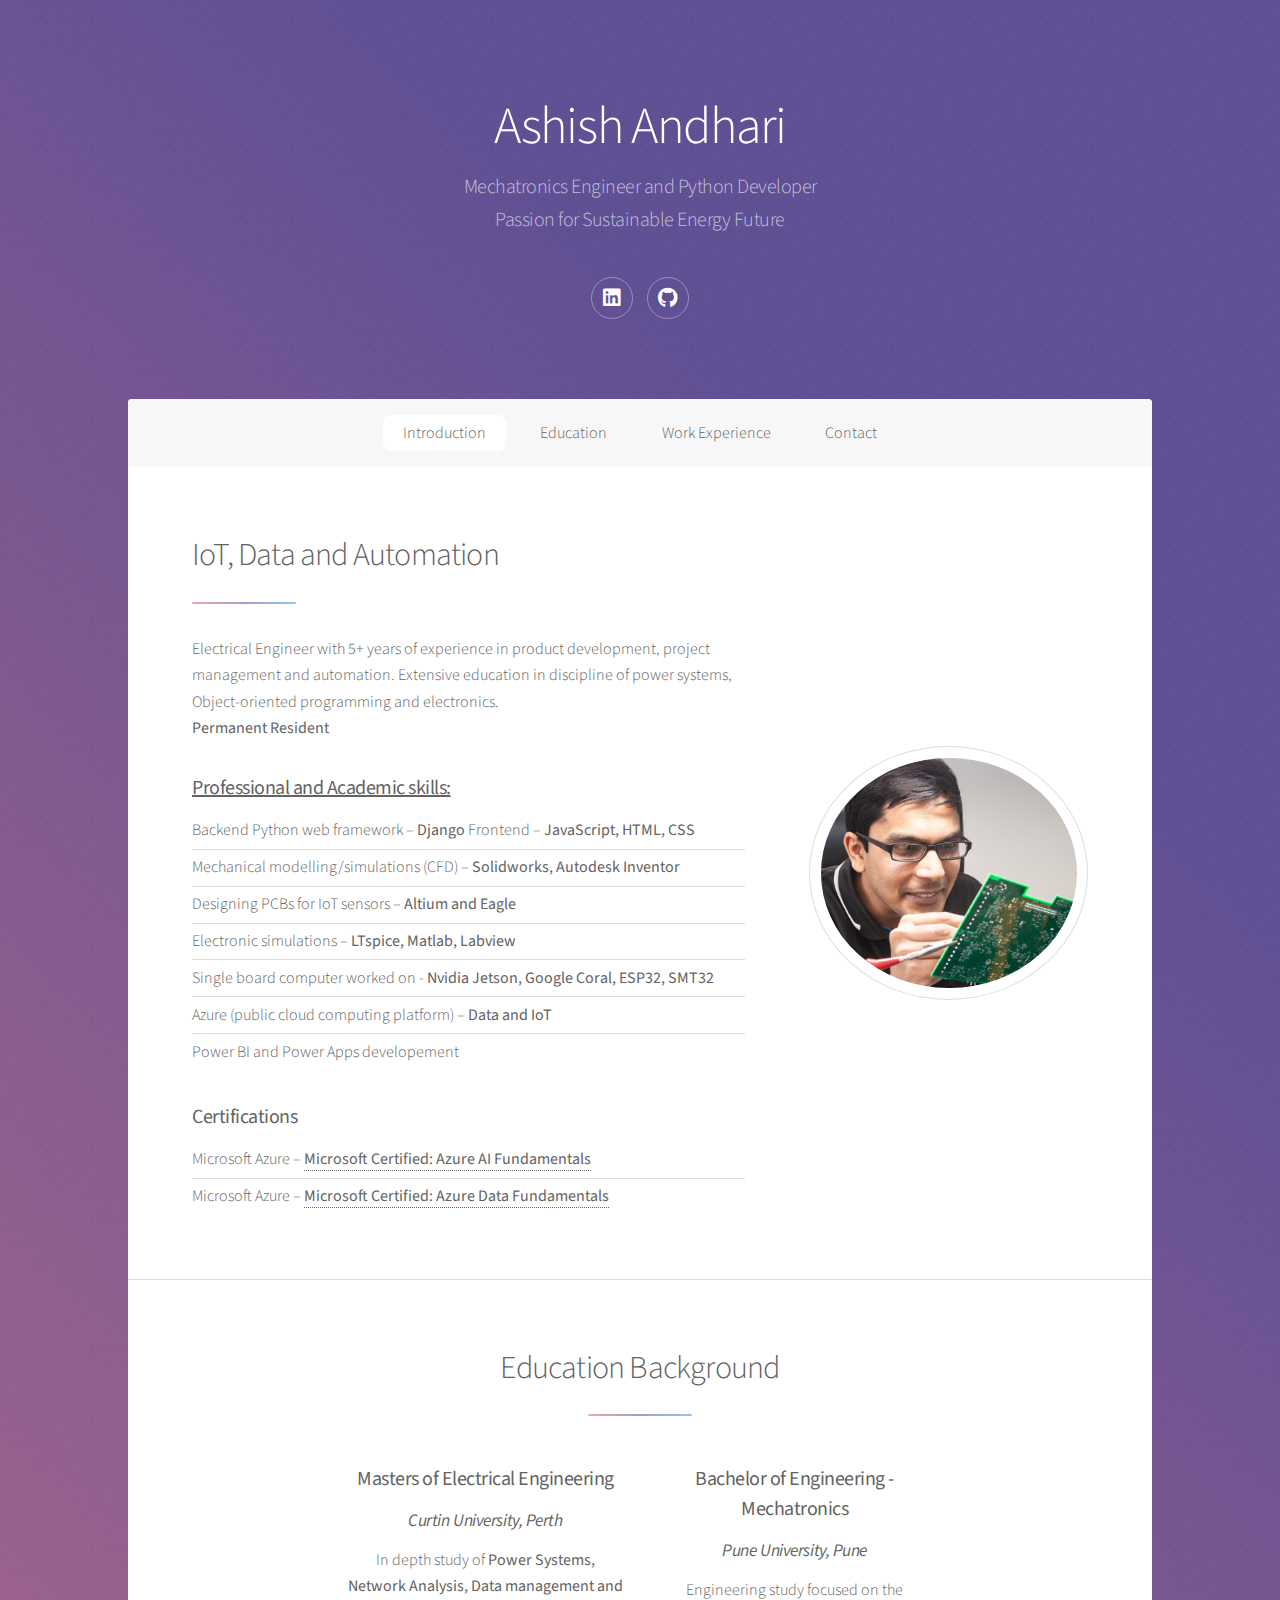
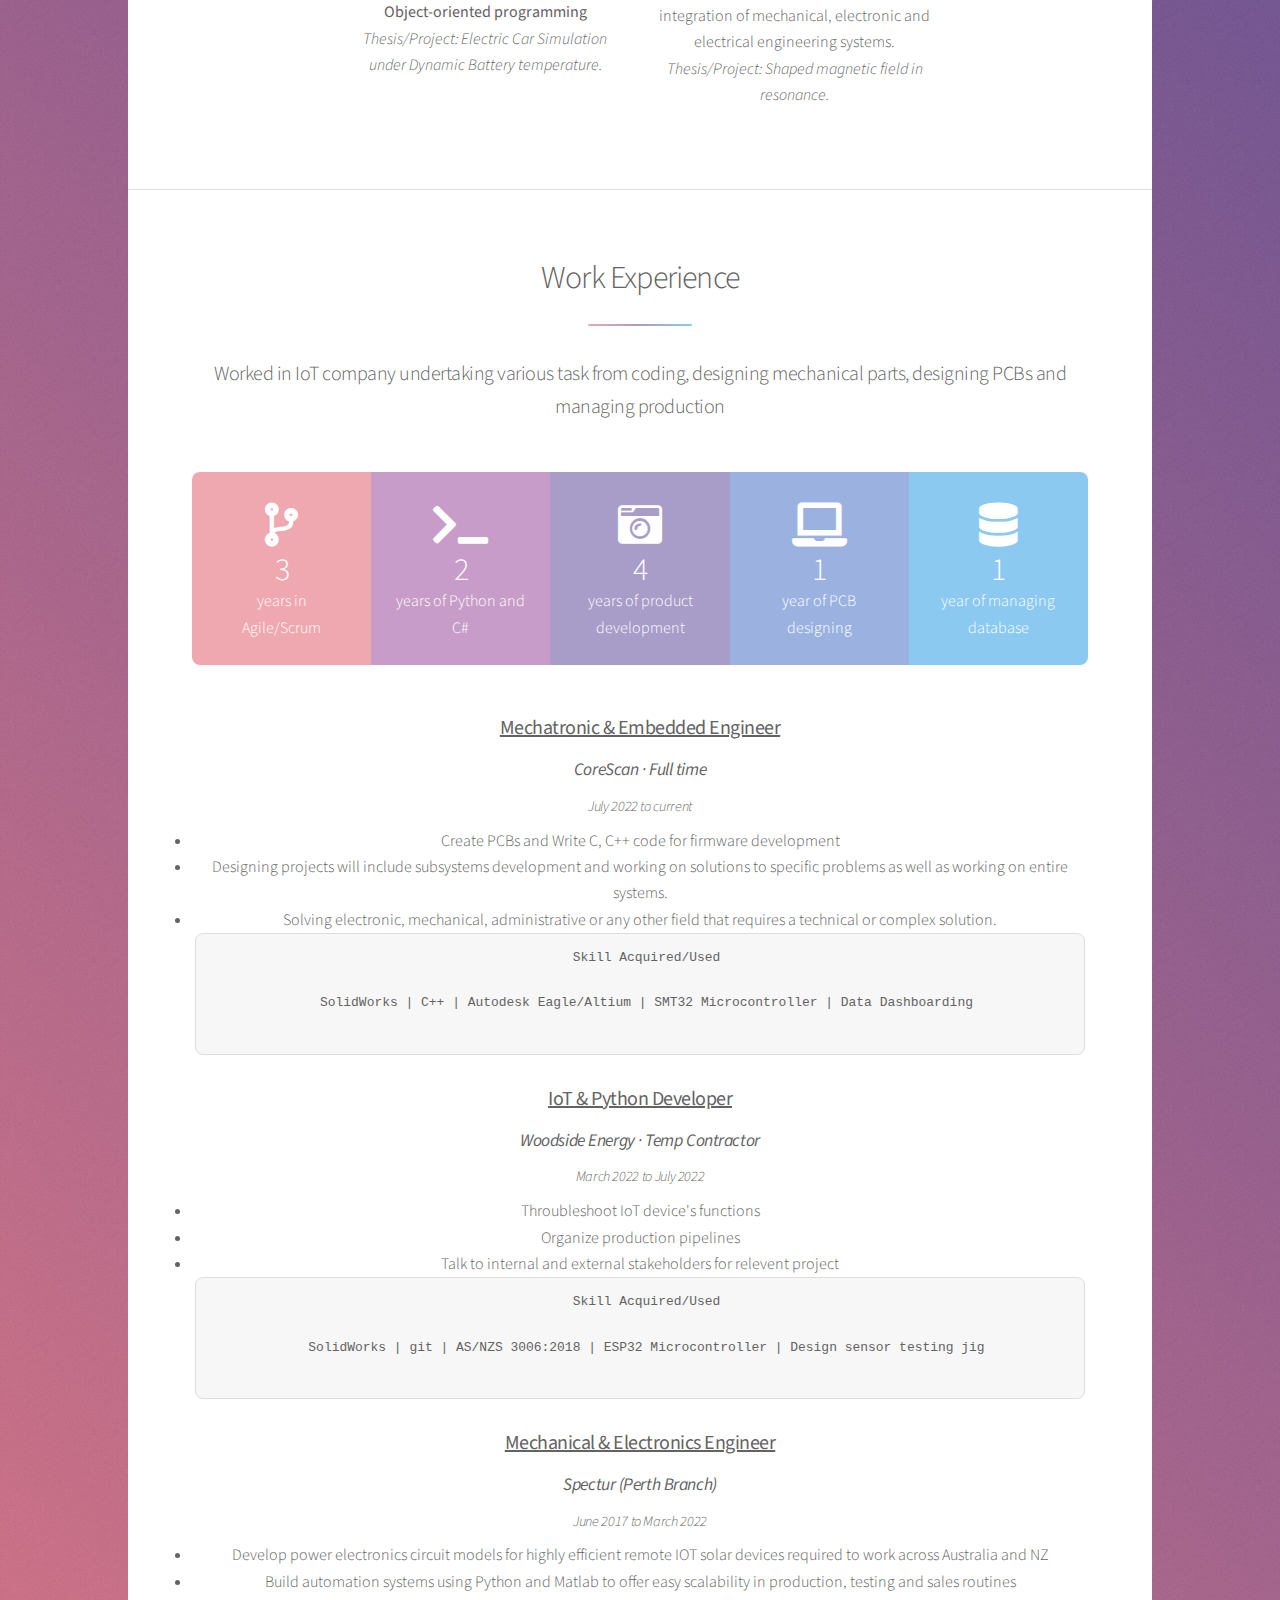
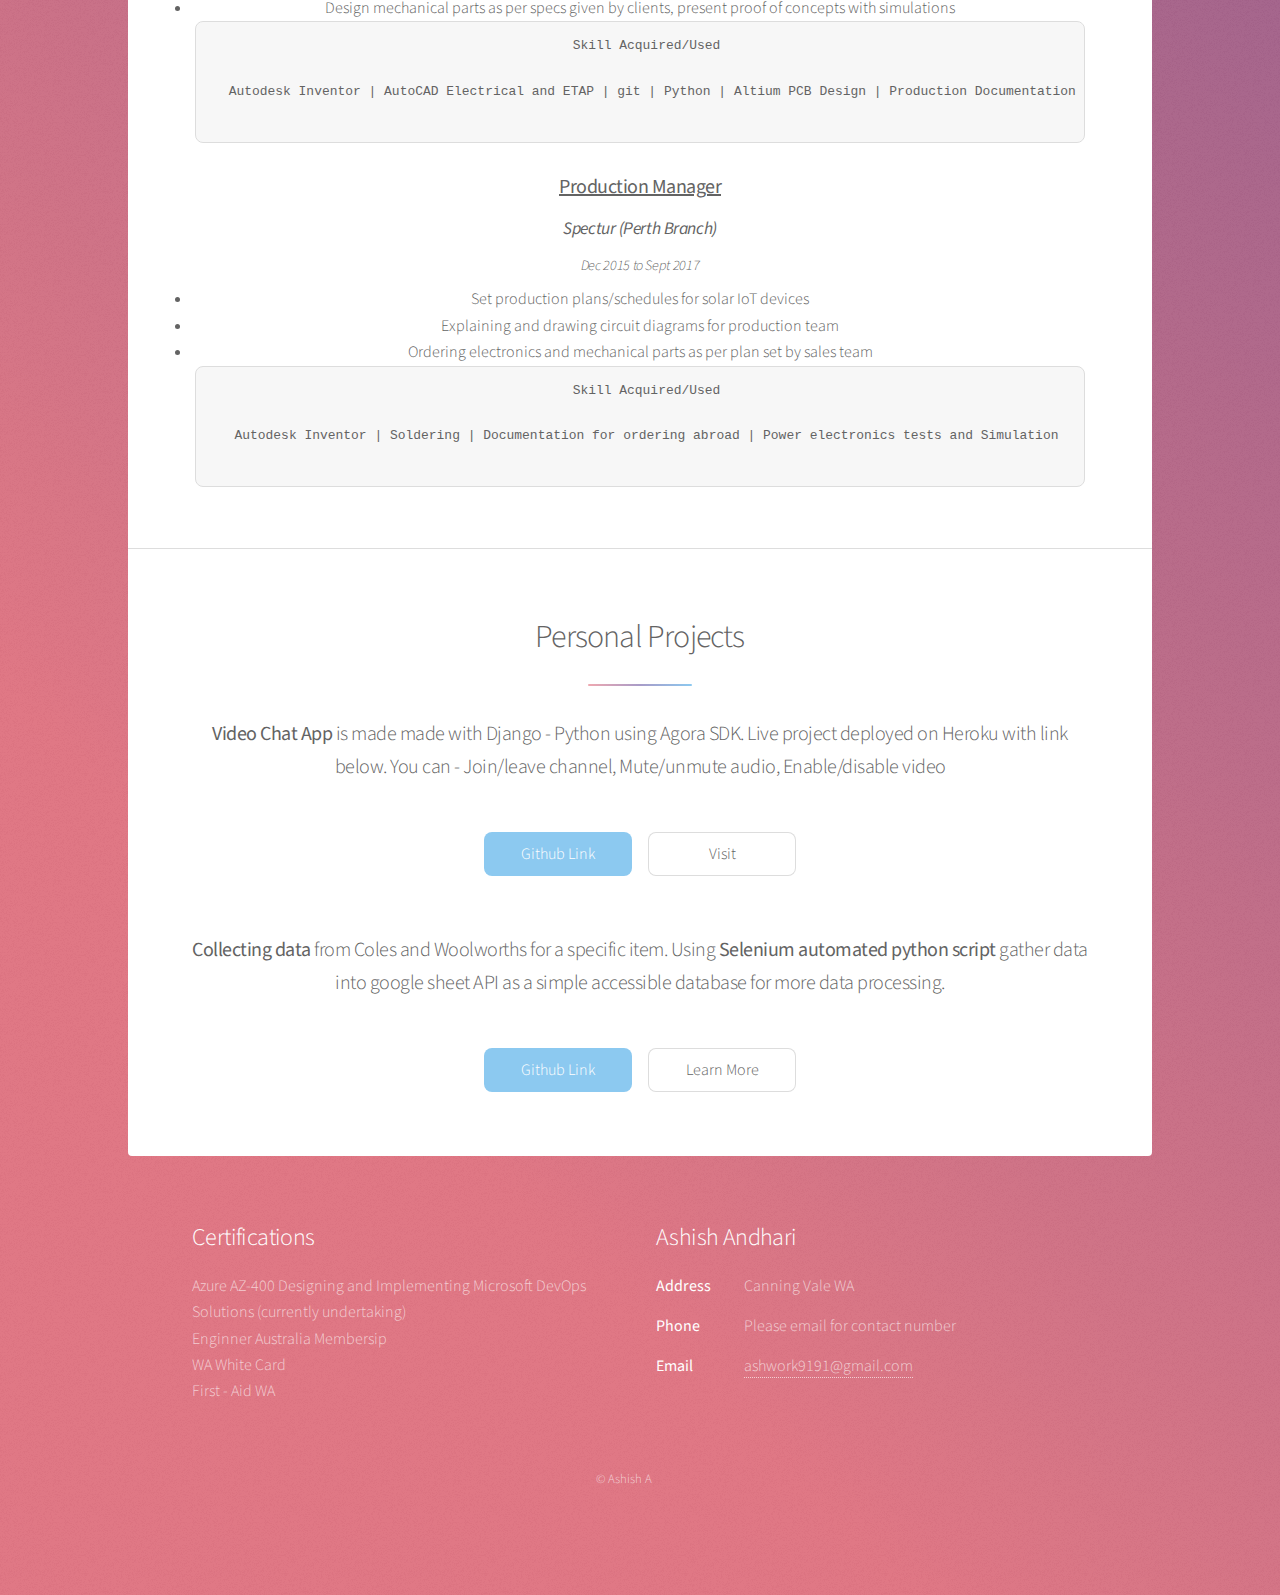
==== index.html @ ae695b2b "Certification links and animation delay to 0.5sec" ====
<!DOCTYPE HTML>
<!--
	Stellar by HTML5 UP
	Built by Ashy
-->
<html>
	<head>
		<title>Ashy's Portfolio</title>
		<meta charset="utf-8" />
		<meta name="viewport" content="width=device-width, initial-scale=1, user-scalable=no" />
		<link rel="stylesheet" href="assets/css/main.css" />
		<noscript><link rel="stylesheet" href="assets/css/noscript.css" /></noscript>
	</head>
	<body class="is-preload">

		<!-- Wrapper -->
			<div id="wrapper">

				<!-- Header -->
					<header id="header" class="alt">

						<h1>Ashish Andhari</h1>
						<p>Mechatronics Engineer and Python Developer<br />
						Passion for Sustainable Energy Future</p>
						<ul class="icons">
							<li><a href="https://au.linkedin.com/in/ashish-andhari-2a48bb35" class="icon brands alt fa-linkedin"><span class="label">Linkedin/span></a></li>
							<li><a href="https://github.com/AshyBoy91" class="icon brands alt fa-github"><span class="label">GitHub</span></a></li>
						</ul>
					</header>

				<!-- Nav -->
					<nav id="nav">
						<ul>
							<li><a href="#intro" class="active">Introduction</a></li>
							<li><a href="#first">Education</a></li>
							<li><a href="#second">Work Experience</a></li>
							<li><a href="#cta">Contact</a></li>
						</ul>
					</nav>

				<!-- Main -->
					<div id="main">

						<!-- Introduction -->
							<section id="intro" class="main">
								<div class="spotlight">
									<div class="content">
										<header class="major">
											<h2>IoT, Data and Automation</h2>
										</header>
										<p>Electrical Engineer with 5+ years of experience in product
												development, project management and automation. Extensive
												education in discipline of power systems, Object-oriented programming and
												electronics. <br>
											<b>Permanent Resident</b></br>
										<!-- </br> -->
<!-- * Python, C/C++ firmware coding </br>
* Backend Python web framework – Django and Frontend – JavaScript, HTML, CSS </br>
* Mechanical modelling/simulations (CFD) – Solidworks, Autodesk Inventor </br>
* Designing PCBs for IoT sensors – Altium and Eagle </br>
* Electronic simulations – LTspice, Matlab, Labview </br>
* Single board computer worked on - Nvidia Jetson, Google Coral, ESP32 </br>
* Azure (public cloud computing platform) – Data and IoT </br>
* Power BI and Power Apps developement </br> -->
<h3><b><u>Professional and Academic skills:</u></b></h3>
<ul class="alt">
	<li>Backend Python web framework – <strong>Django </strong> Frontend – <strong> JavaScript, HTML, CSS</strong></li>
	<li>Mechanical modelling/simulations (CFD) – <strong>Solidworks, Autodesk Inventor</strong></li>
	<li>Designing PCBs for IoT sensors – <strong>Altium and Eagle</strong></li>
	<li>Electronic simulations – <strong>LTspice, Matlab, Labview</strong></li>
	<li>Single board computer worked on - <strong>Nvidia Jetson, Google Coral, ESP32, SMT32</strong></li>
	<li>Azure (public cloud computing platform) – <strong>Data and IoT</strong></li>
	<li>Power BI and Power Apps developement</li>
</ul>

<h3><b>Certifications</b></h3>
<ul class="alt">
	<li>Microsoft Azure – <strong> <a href="https://learn.microsoft.com/en-au/users/ashya-1557/transcript/vy01et9ngwerewl">Microsoft Certified: Azure AI Fundamentals </a></strong></li>
	<li>Microsoft Azure – <strong> <a href="https://learn.microsoft.com/en-au/users/ashya-1557/transcript/vy01et9ngwerewl">Microsoft Certified: Azure Data Fundamentals </a></strong></li>

</ul>
									

									</div>
									<span class="image"><img src="images/pic01.jpg" alt="" /></span>
								</div>
							</section>

						<!-- First Section -->
							<section id="first" class="main special">
								<header class="major">
									<h2>Education Background</h2>
								</header>
								<ul class="features">

									<li>
										<h3><b>Masters of Electrical Engineering</b></h3>
										<h4><b><em>Curtin University, Perth</em></b></h4>
										<p>In depth study of <b>Power Systems, Network Analysis, Data management and Object-oriented programming</b>
											<em>Thesis/Project: Electric Car Simulation under Dynamic Battery temperature.</em>
										</p>
									</li>
									<li>

										<h3><b>Bachelor of Engineering - Mechatronics</b></h3>
										<h4><b><em>Pune University, Pune</em></b></h4>
										<p>Engineering study focused on the integration of mechanical, electronic and electrical engineering systems.
											<em>Thesis/Project: Shaped magnetic field in resonance.</em></p>
									</li>



								</ul>

							</section>

						<!-- Second Section -->
							<section id="second" class="main special">
								<header class="major">
									<h2>Work Experience</h2>
									<p>Worked in IoT company undertaking various task from coding, designing mechanical parts, designing PCBs and managing production<br /></p>
								</header>
								<ul class="statistics">
									<li class="style1">
										<span class="icon solid fa-code-branch"></span>
										<strong>3</strong> years in Agile/Scrum
									</li>
									<li class="style2">
										<span class="icon solid fa-terminal"></span>
										<strong>2</strong> years of Python and C#
									</li>
									<li class="style3">
										<span class="icon solid fa-camera-retro"></span>
										<strong>4</strong> years of product development
									</li>
									<li class="style4">
										<span class="icon solid fa-laptop"></span>
										<strong>1</strong> year of PCB designing
									</li>
									<li class="style5">
										<span class="icon solid fa-database"></span>
										<strong>1</strong> year of managing database
									</li>
								</ul>

								<h3><b><u>Mechatronic & Embedded Engineer</u></b></h3>
								<h4><b><em>CoreScan · Full time</em></b></h4>
								<h5><em>July 2022  to  current</em></h5>
								<li>Create PCBs and Write C, C++ code for firmware development</li>
									<li>Designing projects will include subsystems development and working on
solutions to specific problems as well as working on entire systems.</li>
									<li>Solving electronic, mechanical, administrative or any other field that
requires a technical or complex solution.</li>

								<pre><code><ul><b>Skill Acquired/Used<br>
SolidWorks | C++ | Autodesk Eagle/Altium | SMT32 Microcontroller | Data Dashboarding</ul></b></code></pre>

								<h3><b><u>IoT & Python Developer</u></b></h3>
								<h4><b><em>Woodside Energy · Temp Contractor</em></b></h4>
								<h5><em>March 2022  to  July 2022</em></h5>
									<li>Throubleshoot IoT device's functions</li>
									<li>Organize production pipelines</li>
									<li>Talk to internal and external stakeholders for relevent project</li>
								<pre><code><ul><b>Skill Acquired/Used<br>
SolidWorks | git | AS/NZS 3006:2018 | ESP32 Microcontroller | Design sensor testing jig</ul></b></code></pre>


										<h3><b><u>Mechanical & Electronics Engineer</u></b></h3>
										<h4><b><em>Spectur (Perth Branch)</em></b></h4>
										<h5><em>June 2017 to March 2022</em></h5>

										<li>Develop power electronics circuit models for highly efficient remote IOT
										solar devices required to work across Australia and NZ</li>
										<li>Build automation systems using Python and Matlab to
										offer easy scalability in production, testing and sales
										routines</li>
										<li>Design mechanical parts as per specs given by clients,
										present proof of concepts with simulations</li>
										<pre><code><ul><b>Skill Acquired/Used<br>
Autodesk Inventor | AutoCAD Electrical and ETAP | git | Python | Altium PCB Design | Production Documentation | Data Analytics</ul></b></code></pre>
</li>


										<h3><b><u>Production Manager</u></b></h3>
										<h4><b><em>Spectur (Perth Branch)</em></b></h4>
										<h5><em>Dec 2015 to Sept 2017</em></h5>

										<li>Set production plans/schedules for solar IoT devices</li>
										<li>Explaining and drawing circuit diagrams for production team</li>
										<li>Ordering electronics and mechanical parts as per plan
											set by sales team</li>
										<pre><code><ul><b>Skill Acquired/Used<br>
Autodesk Inventor | Soldering | Documentation for ordering abroad | Power electronics tests and Simulation</ul></b></code></pre>
										</li>

							</section>

						<!-- Get Started -->
							<section id="cta" class="main special">
								<header class="major">
									<h2>Personal Projects</h2>
									<p><b>Video Chat App</b> is made made with Django - Python using Agora SDK. Live project deployed on Heroku with link below.
										You can - Join/leave channel, Mute/unmute audio, Enable/disable video</p>
								</header>
								<footer class="major">
									<ul class="actions special">
										<li><a href="https://github.com/AshyBoy91/Video_Chat_App" class="button primary">Github Link</a></li>
										<li><a href="https://videochatapp91.herokuapp.com/" class="button">Visit</a></li>
									</ul>
									<br>
									<header class="major">
										<p><b>Collecting data</b> from Coles and Woolworths for a specific item.
										Using <b> Selenium automated python script </b> gather data into google
									sheet API as a simple accessible database for more data processing.</p>
									</header>
									<footer class="major">
										<ul class="actions special">
											<li><a href="https://github.com/AshyBoy91/ColesVsWooles_Web_Scraping" class="button primary">Github Link</a></li>
											<li><a href="git1.html" class="button">Learn More</a></li>
										</ul>
							</section>

					</div>

				<!-- Footer -->
					<footer id="footer">
						<section>
							<h2>Certifications</h2>
							<p>Azure AZ-400 Designing and Implementing Microsoft DevOps Solutions (currently undertaking)<br>
								Enginner Australia Membersip<br>
								WA White Card<br>
								First - Aid WA
							</p>

						</section>
						<section>
							<h2>Ashish Andhari</h2>
							<dl class="alt">
								<dt>Address</dt>
								<dd>Canning Vale WA</dd>
								<dt>Phone</dt>
								<dd>Please email for contact number</dd>
								<dt>Email</dt>
								<dd><a href="mailto:ashwork9191@gmail.com">ashwork9191@gmail.com</a></dd>
							</dl>

						</section>
						<p class="copyright">&copy; Ashish A </p>
					</footer>

			</div>

		<!-- Scripts -->
			<script src="assets/js/jquery.min.js"></script>
			<script src="assets/js/jquery.scrollex.min.js"></script>
			<script src="assets/js/jquery.scrolly.min.js"></script>
			<script src="assets/js/browser.min.js"></script>
			<script src="assets/js/breakpoints.min.js"></script>
			<script src="assets/js/util.js"></script>
			<script src="assets/js/main.js"></script>

	</body>
</html>
---- assets/css/main.css ----
@import url(fontawesome-all.min.css);
@import 'https://fonts.googleapis.com/css?family=Source+Sans+Pro:300,400';

/*
	Stellar by HTML5 UP
	html5up.net | @ajlkn
	Free for personal and commercial use under the CCA 3.0 license (html5up.net/license)
*/

html, body, div, span, applet, object,
iframe, h1, h2, h3, h4, h5, h6, p, blockquote,
pre, a, abbr, acronym, address, big, cite,
code, del, dfn, em, img, ins, kbd, q, s, samp,
small, strike, strong, sub, sup, tt, var, b,
u, i, center, dl, dt, dd, ol, ul, li, fieldset,
form, label, legend, table, caption, tbody,
tfoot, thead, tr, th, td, article, aside,
canvas, details, embed, figure, figcaption,
footer, header, hgroup, menu, nav, output, ruby,
section, summary, time, mark, audio, video {
	margin: 0;
	padding: 0;
	border: 0;
	font-size: 100%;
	font: inherit;
	vertical-align: baseline;}

article, aside, details, figcaption, figure,
footer, header, hgroup, menu, nav, section {
	display: block;}

body {
	line-height: 1;
}

ol, ul {
	list-style: none;
}

blockquote, q {
	quotes: none;
}

	blockquote:before, blockquote:after, q:before, q:after {
		content: '';
		content: none;
	}

table {
	border-collapse: collapse;
	border-spacing: 0;
}

body {
	-webkit-text-size-adjust: none;
}

mark {
	background-color: transparent;
	color: inherit;
}

input::-moz-focus-inner {
	border: 0;
	padding: 0;
}

input, select, textarea {
	-moz-appearance: none;
	-webkit-appearance: none;
	-ms-appearance: none;
	appearance: none;
}

/* Basic */

	@-ms-viewport {
		width: device-width;
	}

	body {
		-ms-overflow-style: scrollbar;
	}

	@media screen and (max-width: 480px) {

		html, body {
			min-width: 320px;
		}

	}

	html {
		box-sizing: border-box;
	}

	*, *:before, *:after {
		box-sizing: inherit;
	}

	body {
		background-color: #935d8c;
		background-image: url("images/overlay.png"), -moz-linear-gradient(45deg, #e37682 15%, #5f4d93 85%);
		background-image: url("images/overlay.png"), -webkit-linear-gradient(45deg, #e37682 15%, #5f4d93 85%);
		background-image: url("images/overlay.png"), -ms-linear-gradient(45deg, #e37682 15%, #5f4d93 85%);
		background-image: url("images/overlay.png"), linear-gradient(45deg, #e37682 15%, #5f4d93 85%);
	}

		body.is-preload *, body.is-preload *:before, body.is-preload *:after {
			-moz-animation: none !important;
			-webkit-animation: none !important;
			-ms-animation: none !important;
			animation: none !important;
			-moz-transition: none !important;
			-webkit-transition: none !important;
			-ms-transition: none !important;
			transition: none !important;
		}

/* Type */

	body {
		background-color: #935d8c;
		color: rgba(255, 255, 255, 0.65);
	}

	body, input, select, textarea {
		font-family: "Source Sans Pro", Helvetica, sans-serif;
		font-size: 17pt;
		font-weight: 300;
		line-height: 1.65;
	}

		@media screen and (max-width: 1680px) {

			body, input, select, textarea {
				font-size: 14pt;
			}

		}

		@media screen and (max-width: 1280px) {

			body, input, select, textarea {
				font-size: 12pt;
			}

		}

		@media screen and (max-width: 360px) {

			body, input, select, textarea {
				font-size: 11pt;
			}

		}

	a {
		-moz-transition: color 0.2s ease, border-bottom 0.2s ease;
		-webkit-transition: color 0.2s ease, border-bottom 0.2s ease;
		-ms-transition: color 0.2s ease, border-bottom 0.2s ease;
		transition: color 0.2s ease, border-bottom 0.2s ease;
		text-decoration: none;
		border-bottom: dotted 1px;
		color: inherit;
	}

		a:hover {
			border-bottom-color: transparent;
		}

	strong, b {
		font-weight: 400;
	}

	em, i {
		font-style: italic;
	}

	p {
		margin: 0 0 2em 0;
	}

		p.content {
			-moz-columns: 20em 2;
			-webkit-columns: 20em 2;
			-ms-columns: 20em 2;
			columns: 20em 2;
			-moz-column-gap: 2em;
			-webkit-column-gap: 2em;
			-ms-column-gap: 2em;
			column-gap: 2em;
			text-align: justify;
		}

	h1, h2, h3, h4, h5, h6 {
		font-weight: 300;
		line-height: 1.5;
		margin: 0 0 0.7em 0;
		letter-spacing: -0.025em;
	}

		h1 a, h2 a, h3 a, h4 a, h5 a, h6 a {
			color: inherit;
			text-decoration: none;
		}

	h1 {
		font-size: 2.5em;
		line-height: 1.2;
	}

	h2 {
		font-size: 1.5em;
	}

	h3 {
		font-size: 1.25em;
	}

	h4 {
		font-size: 1.1em;
	}

	h5 {
		font-size: 0.9em;
	}

	h6 {
		font-size: 0.7em;
	}

	@media screen and (max-width: 736px) {

		h1 {
			font-size: 2em;
		}

	}

	sub {
		font-size: 0.8em;
		position: relative;
		top: 0.5em;
	}

	sup {
		font-size: 0.8em;
		position: relative;
		top: -0.5em;
	}

	blockquote {
		border-left: solid 4px;
		font-style: italic;
		margin: 0 0 2em 0;
		padding: 0.5em 0 0.5em 2em;
	}

	code {
		border-radius: 8px;
		border: solid 1px;
		font-family: "Courier New", monospace;
		font-size: 0.9em;
		margin: 0 0.25em;
		padding: 0.25em 0.65em;
	}

	pre {
		-webkit-overflow-scrolling: touch;
		font-family: "Courier New", monospace;
		font-size: 0.9em;
		margin: 0 0 2em 0;
	}

		pre code {
			display: block;
			line-height: 1.75;
			padding: 1em 1.5em;
			overflow-x: auto;
		}

	hr {
		border: 0;
		border-bottom: solid 1px;
		margin: 2em 0;
	}

		hr.major {
			margin: 3em 0;
		}

	.align-left {
		text-align: left;
	}

	.align-center {
		text-align: center;
	}

	.align-right {
		text-align: right;
	}

	input, select, textarea {
		color: #ffffff;
	}

	a:hover {
		color: #ffffff;
	}

	strong, b {
		color: #ffffff;
	}

	h1, h2, h3, h4, h5, h6 {
		color: #ffffff;
	}

	blockquote {
		border-left-color: rgba(255, 255, 255, 0.35);
	}

	code {
		background: rgba(255, 255, 255, 0.075);
		border-color: rgba(255, 255, 255, 0.35);
	}

	hr {
		border-bottom-color: rgba(255, 255, 255, 0.35);
	}

/* Row */

	.row {
		display: flex;
		flex-wrap: wrap;
		box-sizing: border-box;
		align-items: stretch;
	}

		.row > * {
			box-sizing: border-box;
		}

		.row.gtr-uniform > * > :last-child {
			margin-bottom: 0;
		}

		.row.aln-left {
			justify-content: flex-start;
		}

		.row.aln-center {
			justify-content: center;
		}

		.row.aln-right {
			justify-content: flex-end;
		}

		.row.aln-top {
			align-items: flex-start;
		}

		.row.aln-middle {
			align-items: center;
		}

		.row.aln-bottom {
			align-items: flex-end;
		}

		.row > .imp {
			order: -1;
		}

		.row > .col-1 {
			width: 8.33333%;
		}

		.row > .off-1 {
			margin-left: 8.33333%;
		}

		.row > .col-2 {
			width: 16.66667%;
		}

		.row > .off-2 {
			margin-left: 16.66667%;
		}

		.row > .col-3 {
			width: 25%;
		}

		.row > .off-3 {
			margin-left: 25%;
		}

		.row > .col-4 {
			width: 33.33333%;
		}

		.row > .off-4 {
			margin-left: 33.33333%;
		}

		.row > .col-5 {
			width: 41.66667%;
		}

		.row > .off-5 {
			margin-left: 41.66667%;
		}

		.row > .col-6 {
			width: 50%;
		}

		.row > .off-6 {
			margin-left: 50%;
		}

		.row > .col-7 {
			width: 58.33333%;
		}

		.row > .off-7 {
			margin-left: 58.33333%;
		}

		.row > .col-8 {
			width: 66.66667%;
		}

		.row > .off-8 {
			margin-left: 66.66667%;
		}

		.row > .col-9 {
			width: 75%;
		}

		.row > .off-9 {
			margin-left: 75%;
		}

		.row > .col-10 {
			width: 83.33333%;
		}

		.row > .off-10 {
			margin-left: 83.33333%;
		}

		.row > .col-11 {
			width: 91.66667%;
		}

		.row > .off-11 {
			margin-left: 91.66667%;
		}

		.row > .col-12 {
			width: 100%;
		}

		.row > .off-12 {
			margin-left: 100%;
		}

		.row.gtr-0 {
			margin-top: 0;
			margin-left: 0em;
		}

			.row.gtr-0 > * {
				padding: 0 0 0 0em;
			}

			.row.gtr-0.gtr-uniform {
				margin-top: 0em;
			}

				.row.gtr-0.gtr-uniform > * {
					padding-top: 0em;
				}

		.row.gtr-25 {
			margin-top: 0;
			margin-left: -0.375em;
		}

			.row.gtr-25 > * {
				padding: 0 0 0 0.375em;
			}

			.row.gtr-25.gtr-uniform {
				margin-top: -0.375em;
			}

				.row.gtr-25.gtr-uniform > * {
					padding-top: 0.375em;
				}

		.row.gtr-50 {
			margin-top: 0;
			margin-left: -0.75em;
		}

			.row.gtr-50 > * {
				padding: 0 0 0 0.75em;
			}

			.row.gtr-50.gtr-uniform {
				margin-top: -0.75em;
			}

				.row.gtr-50.gtr-uniform > * {
					padding-top: 0.75em;
				}

		.row {
			margin-top: 0;
			margin-left: -1.5em;
		}

			.row > * {
				padding: 0 0 0 1.5em;
			}

			.row.gtr-uniform {
				margin-top: -1.5em;
			}

				.row.gtr-uniform > * {
					padding-top: 1.5em;
				}

		.row.gtr-150 {
			margin-top: 0;
			margin-left: -2.25em;
		}

			.row.gtr-150 > * {
				padding: 0 0 0 2.25em;
			}

			.row.gtr-150.gtr-uniform {
				margin-top: -2.25em;
			}

				.row.gtr-150.gtr-uniform > * {
					padding-top: 2.25em;
				}

		.row.gtr-200 {
			margin-top: 0;
			margin-left: -3em;
		}

			.row.gtr-200 > * {
				padding: 0 0 0 3em;
			}

			.row.gtr-200.gtr-uniform {
				margin-top: -3em;
			}

				.row.gtr-200.gtr-uniform > * {
					padding-top: 3em;
				}

		@media screen and (max-width: 1680px) {

			.row {
				display: flex;
				flex-wrap: wrap;
				box-sizing: border-box;
				align-items: stretch;
			}

				.row > * {
					box-sizing: border-box;
				}

				.row.gtr-uniform > * > :last-child {
					margin-bottom: 0;
				}

				.row.aln-left {
					justify-content: flex-start;
				}

				.row.aln-center {
					justify-content: center;
				}

				.row.aln-right {
					justify-content: flex-end;
				}

				.row.aln-top {
					align-items: flex-start;
				}

				.row.aln-middle {
					align-items: center;
				}

				.row.aln-bottom {
					align-items: flex-end;
				}

				.row > .imp-xlarge {
					order: -1;
				}

				.row > .col-1-xlarge {
					width: 8.33333%;
				}

				.row > .off-1-xlarge {
					margin-left: 8.33333%;
				}

				.row > .col-2-xlarge {
					width: 16.66667%;
				}

				.row > .off-2-xlarge {
					margin-left: 16.66667%;
				}

				.row > .col-3-xlarge {
					width: 25%;
				}

				.row > .off-3-xlarge {
					margin-left: 25%;
				}

				.row > .col-4-xlarge {
					width: 33.33333%;
				}

				.row > .off-4-xlarge {
					margin-left: 33.33333%;
				}

				.row > .col-5-xlarge {
					width: 41.66667%;
				}

				.row > .off-5-xlarge {
					margin-left: 41.66667%;
				}

				.row > .col-6-xlarge {
					width: 50%;
				}

				.row > .off-6-xlarge {
					margin-left: 50%;
				}

				.row > .col-7-xlarge {
					width: 58.33333%;
				}

				.row > .off-7-xlarge {
					margin-left: 58.33333%;
				}

				.row > .col-8-xlarge {
					width: 66.66667%;
				}

				.row > .off-8-xlarge {
					margin-left: 66.66667%;
				}

				.row > .col-9-xlarge {
					width: 75%;
				}

				.row > .off-9-xlarge {
					margin-left: 75%;
				}

				.row > .col-10-xlarge {
					width: 83.33333%;
				}

				.row > .off-10-xlarge {
					margin-left: 83.33333%;
				}

				.row > .col-11-xlarge {
					width: 91.66667%;
				}

				.row > .off-11-xlarge {
					margin-left: 91.66667%;
				}

				.row > .col-12-xlarge {
					width: 100%;
				}

				.row > .off-12-xlarge {
					margin-left: 100%;
				}

				.row.gtr-0 {
					margin-top: 0;
					margin-left: 0em;
				}

					.row.gtr-0 > * {
						padding: 0 0 0 0em;
					}

					.row.gtr-0.gtr-uniform {
						margin-top: 0em;
					}

						.row.gtr-0.gtr-uniform > * {
							padding-top: 0em;
						}

				.row.gtr-25 {
					margin-top: 0;
					margin-left: -0.375em;
				}

					.row.gtr-25 > * {
						padding: 0 0 0 0.375em;
					}

					.row.gtr-25.gtr-uniform {
						margin-top: -0.375em;
					}

						.row.gtr-25.gtr-uniform > * {
							padding-top: 0.375em;
						}

				.row.gtr-50 {
					margin-top: 0;
					margin-left: -0.75em;
				}

					.row.gtr-50 > * {
						padding: 0 0 0 0.75em;
					}

					.row.gtr-50.gtr-uniform {
						margin-top: -0.75em;
					}

						.row.gtr-50.gtr-uniform > * {
							padding-top: 0.75em;
						}

				.row {
					margin-top: 0;
					margin-left: -1.5em;
				}

					.row > * {
						padding: 0 0 0 1.5em;
					}

					.row.gtr-uniform {
						margin-top: -1.5em;
					}

						.row.gtr-uniform > * {
							padding-top: 1.5em;
						}

				.row.gtr-150 {
					margin-top: 0;
					margin-left: -2.25em;
				}

					.row.gtr-150 > * {
						padding: 0 0 0 2.25em;
					}

					.row.gtr-150.gtr-uniform {
						margin-top: -2.25em;
					}

						.row.gtr-150.gtr-uniform > * {
							padding-top: 2.25em;
						}

				.row.gtr-200 {
					margin-top: 0;
					margin-left: -3em;
				}

					.row.gtr-200 > * {
						padding: 0 0 0 3em;
					}

					.row.gtr-200.gtr-uniform {
						margin-top: -3em;
					}

						.row.gtr-200.gtr-uniform > * {
							padding-top: 3em;
						}

		}

		@media screen and (max-width: 1280px) {

			.row {
				display: flex;
				flex-wrap: wrap;
				box-sizing: border-box;
				align-items: stretch;
			}

				.row > * {
					box-sizing: border-box;
				}

				.row.gtr-uniform > * > :last-child {
					margin-bottom: 0;
				}

				.row.aln-left {
					justify-content: flex-start;
				}

				.row.aln-center {
					justify-content: center;
				}

				.row.aln-right {
					justify-content: flex-end;
				}

				.row.aln-top {
					align-items: flex-start;
				}

				.row.aln-middle {
					align-items: center;
				}

				.row.aln-bottom {
					align-items: flex-end;
				}

				.row > .imp-large {
					order: -1;
				}

				.row > .col-1-large {
					width: 8.33333%;
				}

				.row > .off-1-large {
					margin-left: 8.33333%;
				}

				.row > .col-2-large {
					width: 16.66667%;
				}

				.row > .off-2-large {
					margin-left: 16.66667%;
				}

				.row > .col-3-large {
					width: 25%;
				}

				.row > .off-3-large {
					margin-left: 25%;
				}

				.row > .col-4-large {
					width: 33.33333%;
				}

				.row > .off-4-large {
					margin-left: 33.33333%;
				}

				.row > .col-5-large {
					width: 41.66667%;
				}

				.row > .off-5-large {
					margin-left: 41.66667%;
				}

				.row > .col-6-large {
					width: 50%;
				}

				.row > .off-6-large {
					margin-left: 50%;
				}

				.row > .col-7-large {
					width: 58.33333%;
				}

				.row > .off-7-large {
					margin-left: 58.33333%;
				}

				.row > .col-8-large {
					width: 66.66667%;
				}

				.row > .off-8-large {
					margin-left: 66.66667%;
				}

				.row > .col-9-large {
					width: 75%;
				}

				.row > .off-9-large {
					margin-left: 75%;
				}

				.row > .col-10-large {
					width: 83.33333%;
				}

				.row > .off-10-large {
					margin-left: 83.33333%;
				}

				.row > .col-11-large {
					width: 91.66667%;
				}

				.row > .off-11-large {
					margin-left: 91.66667%;
				}

				.row > .col-12-large {
					width: 100%;
				}

				.row > .off-12-large {
					margin-left: 100%;
				}

				.row.gtr-0 {
					margin-top: 0;
					margin-left: 0em;
				}

					.row.gtr-0 > * {
						padding: 0 0 0 0em;
					}

					.row.gtr-0.gtr-uniform {
						margin-top: 0em;
					}

						.row.gtr-0.gtr-uniform > * {
							padding-top: 0em;
						}

				.row.gtr-25 {
					margin-top: 0;
					margin-left: -0.375em;
				}

					.row.gtr-25 > * {
						padding: 0 0 0 0.375em;
					}

					.row.gtr-25.gtr-uniform {
						margin-top: -0.375em;
					}

						.row.gtr-25.gtr-uniform > * {
							padding-top: 0.375em;
						}

				.row.gtr-50 {
					margin-top: 0;
					margin-left: -0.75em;
				}

					.row.gtr-50 > * {
						padding: 0 0 0 0.75em;
					}

					.row.gtr-50.gtr-uniform {
						margin-top: -0.75em;
					}

						.row.gtr-50.gtr-uniform > * {
							padding-top: 0.75em;
						}

				.row {
					margin-top: 0;
					margin-left: -1.5em;
				}

					.row > * {
						padding: 0 0 0 1.5em;
					}

					.row.gtr-uniform {
						margin-top: -1.5em;
					}

						.row.gtr-uniform > * {
							padding-top: 1.5em;
						}

				.row.gtr-150 {
					margin-top: 0;
					margin-left: -2.25em;
				}

					.row.gtr-150 > * {
						padding: 0 0 0 2.25em;
					}

					.row.gtr-150.gtr-uniform {
						margin-top: -2.25em;
					}

						.row.gtr-150.gtr-uniform > * {
							padding-top: 2.25em;
						}

				.row.gtr-200 {
					margin-top: 0;
					margin-left: -3em;
				}

					.row.gtr-200 > * {
						padding: 0 0 0 3em;
					}

					.row.gtr-200.gtr-uniform {
						margin-top: -3em;
					}

						.row.gtr-200.gtr-uniform > * {
							padding-top: 3em;
						}

		}

		@media screen and (max-width: 980px) {

			.row {
				display: flex;
				flex-wrap: wrap;
				box-sizing: border-box;
				align-items: stretch;
			}

				.row > * {
					box-sizing: border-box;
				}

				.row.gtr-uniform > * > :last-child {
					margin-bottom: 0;
				}

				.row.aln-left {
					justify-content: flex-start;
				}

				.row.aln-center {
					justify-content: center;
				}

				.row.aln-right {
					justify-content: flex-end;
				}

				.row.aln-top {
					align-items: flex-start;
				}

				.row.aln-middle {
					align-items: center;
				}

				.row.aln-bottom {
					align-items: flex-end;
				}

				.row > .imp-medium {
					order: -1;
				}

				.row > .col-1-medium {
					width: 8.33333%;
				}

				.row > .off-1-medium {
					margin-left: 8.33333%;
				}

				.row > .col-2-medium {
					width: 16.66667%;
				}

				.row > .off-2-medium {
					margin-left: 16.66667%;
				}

				.row > .col-3-medium {
					width: 25%;
				}

				.row > .off-3-medium {
					margin-left: 25%;
				}

				.row > .col-4-medium {
					width: 33.33333%;
				}

				.row > .off-4-medium {
					margin-left: 33.33333%;
				}

				.row > .col-5-medium {
					width: 41.66667%;
				}

				.row > .off-5-medium {
					margin-left: 41.66667%;
				}

				.row > .col-6-medium {
					width: 50%;
				}

				.row > .off-6-medium {
					margin-left: 50%;
				}

				.row > .col-7-medium {
					width: 58.33333%;
				}

				.row > .off-7-medium {
					margin-left: 58.33333%;
				}

				.row > .col-8-medium {
					width: 66.66667%;
				}

				.row > .off-8-medium {
					margin-left: 66.66667%;
				}

				.row > .col-9-medium {
					width: 75%;
				}

				.row > .off-9-medium {
					margin-left: 75%;
				}

				.row > .col-10-medium {
					width: 83.33333%;
				}

				.row > .off-10-medium {
					margin-left: 83.33333%;
				}

				.row > .col-11-medium {
					width: 91.66667%;
				}

				.row > .off-11-medium {
					margin-left: 91.66667%;
				}

				.row > .col-12-medium {
					width: 100%;
				}

				.row > .off-12-medium {
					margin-left: 100%;
				}

				.row.gtr-0 {
					margin-top: 0;
					margin-left: 0em;
				}

					.row.gtr-0 > * {
						padding: 0 0 0 0em;
					}

					.row.gtr-0.gtr-uniform {
						margin-top: 0em;
					}

						.row.gtr-0.gtr-uniform > * {
							padding-top: 0em;
						}

				.row.gtr-25 {
					margin-top: 0;
					margin-left: -0.375em;
				}

					.row.gtr-25 > * {
						padding: 0 0 0 0.375em;
					}

					.row.gtr-25.gtr-uniform {
						margin-top: -0.375em;
					}

						.row.gtr-25.gtr-uniform > * {
							padding-top: 0.375em;
						}

				.row.gtr-50 {
					margin-top: 0;
					margin-left: -0.75em;
				}

					.row.gtr-50 > * {
						padding: 0 0 0 0.75em;
					}

					.row.gtr-50.gtr-uniform {
						margin-top: -0.75em;
					}

						.row.gtr-50.gtr-uniform > * {
							padding-top: 0.75em;
						}

				.row {
					margin-top: 0;
					margin-left: -1.5em;
				}

					.row > * {
						padding: 0 0 0 1.5em;
					}

					.row.gtr-uniform {
						margin-top: -1.5em;
					}

						.row.gtr-uniform > * {
							padding-top: 1.5em;
						}

				.row.gtr-150 {
					margin-top: 0;
					margin-left: -2.25em;
				}

					.row.gtr-150 > * {
						padding: 0 0 0 2.25em;
					}

					.row.gtr-150.gtr-uniform {
						margin-top: -2.25em;
					}

						.row.gtr-150.gtr-uniform > * {
							padding-top: 2.25em;
						}

				.row.gtr-200 {
					margin-top: 0;
					margin-left: -3em;
				}

					.row.gtr-200 > * {
						padding: 0 0 0 3em;
					}

					.row.gtr-200.gtr-uniform {
						margin-top: -3em;
					}

						.row.gtr-200.gtr-uniform > * {
							padding-top: 3em;
						}

		}

		@media screen and (max-width: 736px) {

			.row {
				display: flex;
				flex-wrap: wrap;
				box-sizing: border-box;
				align-items: stretch;
			}

				.row > * {
					box-sizing: border-box;
				}

				.row.gtr-uniform > * > :last-child {
					margin-bottom: 0;
				}

				.row.aln-left {
					justify-content: flex-start;
				}

				.row.aln-center {
					justify-content: center;
				}

				.row.aln-right {
					justify-content: flex-end;
				}

				.row.aln-top {
					align-items: flex-start;
				}

				.row.aln-middle {
					align-items: center;
				}

				.row.aln-bottom {
					align-items: flex-end;
				}

				.row > .imp-small {
					order: -1;
				}

				.row > .col-1-small {
					width: 8.33333%;
				}

				.row > .off-1-small {
					margin-left: 8.33333%;
				}

				.row > .col-2-small {
					width: 16.66667%;
				}

				.row > .off-2-small {
					margin-left: 16.66667%;
				}

				.row > .col-3-small {
					width: 25%;
				}

				.row > .off-3-small {
					margin-left: 25%;
				}

				.row > .col-4-small {
					width: 33.33333%;
				}

				.row > .off-4-small {
					margin-left: 33.33333%;
				}

				.row > .col-5-small {
					width: 41.66667%;
				}

				.row > .off-5-small {
					margin-left: 41.66667%;
				}

				.row > .col-6-small {
					width: 50%;
				}

				.row > .off-6-small {
					margin-left: 50%;
				}

				.row > .col-7-small {
					width: 58.33333%;
				}

				.row > .off-7-small {
					margin-left: 58.33333%;
				}

				.row > .col-8-small {
					width: 66.66667%;
				}

				.row > .off-8-small {
					margin-left: 66.66667%;
				}

				.row > .col-9-small {
					width: 75%;
				}

				.row > .off-9-small {
					margin-left: 75%;
				}

				.row > .col-10-small {
					width: 83.33333%;
				}

				.row > .off-10-small {
					margin-left: 83.33333%;
				}

				.row > .col-11-small {
					width: 91.66667%;
				}

				.row > .off-11-small {
					margin-left: 91.66667%;
				}

				.row > .col-12-small {
					width: 100%;
				}

				.row > .off-12-small {
					margin-left: 100%;
				}

				.row.gtr-0 {
					margin-top: 0;
					margin-left: 0em;
				}

					.row.gtr-0 > * {
						padding: 0 0 0 0em;
					}

					.row.gtr-0.gtr-uniform {
						margin-top: 0em;
					}

						.row.gtr-0.gtr-uniform > * {
							padding-top: 0em;
						}

				.row.gtr-25 {
					margin-top: 0;
					margin-left: -0.25em;
				}

					.row.gtr-25 > * {
						padding: 0 0 0 0.25em;
					}

					.row.gtr-25.gtr-uniform {
						margin-top: -0.25em;
					}

						.row.gtr-25.gtr-uniform > * {
							padding-top: 0.25em;
						}

				.row.gtr-50 {
					margin-top: 0;
					margin-left: -0.5em;
				}

					.row.gtr-50 > * {
						padding: 0 0 0 0.5em;
					}

					.row.gtr-50.gtr-uniform {
						margin-top: -0.5em;
					}

						.row.gtr-50.gtr-uniform > * {
							padding-top: 0.5em;
						}

				.row {
					margin-top: 0;
					margin-left: -1em;
				}

					.row > * {
						padding: 0 0 0 1em;
					}

					.row.gtr-uniform {
						margin-top: -1em;
					}

						.row.gtr-uniform > * {
							padding-top: 1em;
						}

				.row.gtr-150 {
					margin-top: 0;
					margin-left: -1.5em;
				}

					.row.gtr-150 > * {
						padding: 0 0 0 1.5em;
					}

					.row.gtr-150.gtr-uniform {
						margin-top: -1.5em;
					}

						.row.gtr-150.gtr-uniform > * {
							padding-top: 1.5em;
						}

				.row.gtr-200 {
					margin-top: 0;
					margin-left: -2em;
				}

					.row.gtr-200 > * {
						padding: 0 0 0 2em;
					}

					.row.gtr-200.gtr-uniform {
						margin-top: -2em;
					}

						.row.gtr-200.gtr-uniform > * {
							padding-top: 2em;
						}

		}

		@media screen and (max-width: 480px) {

			.row {
				display: flex;
				flex-wrap: wrap;
				box-sizing: border-box;
				align-items: stretch;
			}

				.row > * {
					box-sizing: border-box;
				}

				.row.gtr-uniform > * > :last-child {
					margin-bottom: 0;
				}

				.row.aln-left {
					justify-content: flex-start;
				}

				.row.aln-center {
					justify-content: center;
				}

				.row.aln-right {
					justify-content: flex-end;
				}

				.row.aln-top {
					align-items: flex-start;
				}

				.row.aln-middle {
					align-items: center;
				}

				.row.aln-bottom {
					align-items: flex-end;
				}

				.row > .imp-xsmall {
					order: -1;
				}

				.row > .col-1-xsmall {
					width: 8.33333%;
				}

				.row > .off-1-xsmall {
					margin-left: 8.33333%;
				}

				.row > .col-2-xsmall {
					width: 16.66667%;
				}

				.row > .off-2-xsmall {
					margin-left: 16.66667%;
				}

				.row > .col-3-xsmall {
					width: 25%;
				}

				.row > .off-3-xsmall {
					margin-left: 25%;
				}

				.row > .col-4-xsmall {
					width: 33.33333%;
				}

				.row > .off-4-xsmall {
					margin-left: 33.33333%;
				}

				.row > .col-5-xsmall {
					width: 41.66667%;
				}

				.row > .off-5-xsmall {
					margin-left: 41.66667%;
				}

				.row > .col-6-xsmall {
					width: 50%;
				}

				.row > .off-6-xsmall {
					margin-left: 50%;
				}

				.row > .col-7-xsmall {
					width: 58.33333%;
				}

				.row > .off-7-xsmall {
					margin-left: 58.33333%;
				}

				.row > .col-8-xsmall {
					width: 66.66667%;
				}

				.row > .off-8-xsmall {
					margin-left: 66.66667%;
				}

				.row > .col-9-xsmall {
					width: 75%;
				}

				.row > .off-9-xsmall {
					margin-left: 75%;
				}

				.row > .col-10-xsmall {
					width: 83.33333%;
				}

				.row > .off-10-xsmall {
					margin-left: 83.33333%;
				}

				.row > .col-11-xsmall {
					width: 91.66667%;
				}

				.row > .off-11-xsmall {
					margin-left: 91.66667%;
				}

				.row > .col-12-xsmall {
					width: 100%;
				}

				.row > .off-12-xsmall {
					margin-left: 100%;
				}

				.row.gtr-0 {
					margin-top: 0;
					margin-left: 0em;
				}

					.row.gtr-0 > * {
						padding: 0 0 0 0em;
					}

					.row.gtr-0.gtr-uniform {
						margin-top: 0em;
					}

						.row.gtr-0.gtr-uniform > * {
							padding-top: 0em;
						}

				.row.gtr-25 {
					margin-top: 0;
					margin-left: -0.3125em;
				}

					.row.gtr-25 > * {
						padding: 0 0 0 0.3125em;
					}

					.row.gtr-25.gtr-uniform {
						margin-top: -0.3125em;
					}

						.row.gtr-25.gtr-uniform > * {
							padding-top: 0.3125em;
						}

				.row.gtr-50 {
					margin-top: 0;
					margin-left: -0.625em;
				}

					.row.gtr-50 > * {
						padding: 0 0 0 0.625em;
					}

					.row.gtr-50.gtr-uniform {
						margin-top: -0.625em;
					}

						.row.gtr-50.gtr-uniform > * {
							padding-top: 0.625em;
						}

				.row {
					margin-top: 0;
					margin-left: -1.25em;
				}

					.row > * {
						padding: 0 0 0 1.25em;
					}

					.row.gtr-uniform {
						margin-top: -1.25em;
					}

						.row.gtr-uniform > * {
							padding-top: 1.25em;
						}

				.row.gtr-150 {
					margin-top: 0;
					margin-left: -1.875em;
				}

					.row.gtr-150 > * {
						padding: 0 0 0 1.875em;
					}

					.row.gtr-150.gtr-uniform {
						margin-top: -1.875em;
					}

						.row.gtr-150.gtr-uniform > * {
							padding-top: 1.875em;
						}

				.row.gtr-200 {
					margin-top: 0;
					margin-left: -2.5em;
				}

					.row.gtr-200 > * {
						padding: 0 0 0 2.5em;
					}

					.row.gtr-200.gtr-uniform {
						margin-top: -2.5em;
					}

						.row.gtr-200.gtr-uniform > * {
							padding-top: 2.5em;
						}

		}

/* Box */

	.box {
		border-radius: 8px;
		border: solid;
		margin-bottom: 2em;
		padding: 1.5em;
	}

		.box > :last-child,
		.box > :last-child > :last-child,
		.box > :last-child > :last-child > :last-child {
			margin-bottom: 0;
		}

		.box.alt {
			border: 0;
			border-radius: 0;
			padding: 0;
		}

	.box {
		border-color: rgba(255, 255, 255, 0.35);
	}

/* Button */

	input[type="submit"],
	input[type="reset"],
	input[type="button"],
	button,
	.button {
		-moz-appearance: none;
		-webkit-appearance: none;
		-ms-appearance: none;
		appearance: none;
		-moz-transition: background-color 0.2s ease-in-out, color 0.2s ease-in-out;
		-webkit-transition: background-color 0.2s ease-in-out, color 0.2s ease-in-out;
		-ms-transition: background-color 0.2s ease-in-out, color 0.2s ease-in-out;
		transition: background-color 0.2s ease-in-out, color 0.2s ease-in-out;
		border-radius: 8px;
		border: 0;
		cursor: pointer;
		display: inline-block;
		font-weight: 300;
		height: 2.75em;
		line-height: 2.75em;
		min-width: 9.25em;
		padding: 0 1.5em;
		text-align: center;
		text-decoration: none;
		white-space: nowrap;
	}

		input[type="submit"].icon,
		input[type="reset"].icon,
		input[type="button"].icon,
		button.icon,
		.button.icon {
			padding-left: 1.35em;
		}

			input[type="submit"].icon:before,
			input[type="reset"].icon:before,
			input[type="button"].icon:before,
			button.icon:before,
			.button.icon:before {
				margin-right: 0.5em;
			}

		input[type="submit"].fit,
		input[type="reset"].fit,
		input[type="button"].fit,
		button.fit,
		.button.fit {
			width: 100%;
		}

		input[type="submit"].small,
		input[type="reset"].small,
		input[type="button"].small,
		button.small,
		.button.small {
			font-size: 0.8em;
		}

		input[type="submit"].large,
		input[type="reset"].large,
		input[type="button"].large,
		button.large,
		.button.large {
			font-size: 1.35em;
		}

		input[type="submit"].disabled, input[type="submit"]:disabled,
		input[type="reset"].disabled,
		input[type="reset"]:disabled,
		input[type="button"].disabled,
		input[type="button"]:disabled,
		button.disabled,
		button:disabled,
		.button.disabled,
		.button:disabled {
			pointer-events: none;
			opacity: 0.25;
		}

		@media screen and (max-width: 736px) {

			input[type="submit"],
			input[type="reset"],
			input[type="button"],
			button,
			.button {
				min-width: 0;
			}

		}

	input[type="submit"],
	input[type="reset"],
	input[type="button"],
	button,
	.button {
		background-color: transparent;
		box-shadow: inset 0 0 0 1px rgba(255, 255, 255, 0.35);
		color: #ffffff !important;
	}

		input[type="submit"]:hover,
		input[type="reset"]:hover,
		input[type="button"]:hover,
		button:hover,
		.button:hover {
			background-color: rgba(255, 255, 255, 0.075);
		}

		input[type="submit"]:active,
		input[type="reset"]:active,
		input[type="button"]:active,
		button:active,
		.button:active {
			background-color: rgba(255, 255, 255, 0.2);
		}

		input[type="submit"].icon:before,
		input[type="reset"].icon:before,
		input[type="button"].icon:before,
		button.icon:before,
		.button.icon:before {
			color: rgba(255, 255, 255, 0.5);
		}

		input[type="submit"].primary,
		input[type="reset"].primary,
		input[type="button"].primary,
		button.primary,
		.button.primary {
			background-color: #8cc9f0;
			color: #ffffff !important;
			box-shadow: none;
		}

			input[type="submit"].primary:hover,
			input[type="reset"].primary:hover,
			input[type="button"].primary:hover,
			button.primary:hover,
			.button.primary:hover {
				background-color: #9acff2;
			}

			input[type="submit"].primary:active,
			input[type="reset"].primary:active,
			input[type="button"].primary:active,
			button.primary:active,
			.button.primary:active {
				background-color: #7ec3ee;
			}

			input[type="submit"].primary.icon:before,
			input[type="reset"].primary.icon:before,
			input[type="button"].primary.icon:before,
			button.primary.icon:before,
			.button.primary.icon:before {
				color: #ffffff !important;
			}

/* Form */

	form {
		margin: 0 0 2em 0;
	}

	label {
		display: block;
		font-size: 0.9em;
		font-weight: 400;
		margin: 0 0 1em 0;
	}

	input[type="text"],
	input[type="password"],
	input[type="email"],
	select,
	textarea {
		-moz-appearance: none;
		-webkit-appearance: none;
		-ms-appearance: none;
		appearance: none;
		border-radius: 8px;
		border: solid 1px;
		color: inherit;
		display: block;
		outline: 0;
		padding: 0 1em;
		text-decoration: none;
		width: 100%;
	}

		input[type="text"]:invalid,
		input[type="password"]:invalid,
		input[type="email"]:invalid,
		select:invalid,
		textarea:invalid {
			box-shadow: none;
		}

	select {
		background-size: 1.25rem;
		background-repeat: no-repeat;
		background-position: calc(100% - 1rem) center;
		height: 2.75em;
		padding-right: 2.75em;
		text-overflow: ellipsis;
	}

		select:focus::-ms-value {
			background-color: transparent;
		}

		select::-ms-expand {
			display: none;
		}

	input[type="text"],
	input[type="password"],
	input[type="email"],
	select {
		height: 2.75em;
	}

	textarea {
		padding: 0.75em 1em;
	}

	input[type="checkbox"],
	input[type="radio"] {
		-moz-appearance: none;
		-webkit-appearance: none;
		-ms-appearance: none;
		appearance: none;
		display: block;
		float: left;
		margin-right: -2em;
		opacity: 0;
		width: 1em;
		z-index: -1;
	}

		input[type="checkbox"] + label,
		input[type="radio"] + label {
			text-decoration: none;
			cursor: pointer;
			display: inline-block;
			font-size: 1em;
			font-weight: 300;
			padding-left: 2.4em;
			padding-right: 0.75em;
			position: relative;
		}

			input[type="checkbox"] + label:before,
			input[type="radio"] + label:before {
				-moz-osx-font-smoothing: grayscale;
				-webkit-font-smoothing: antialiased;
				display: inline-block;
				font-style: normal;
				font-variant: normal;
				text-rendering: auto;
				line-height: 1;
				text-transform: none !important;
				font-family: 'Font Awesome 5 Free';
				font-weight: 900;
			}

			input[type="checkbox"] + label:before,
			input[type="radio"] + label:before {
				border-radius: 8px;
				border: solid 1px;
				content: '';
				display: inline-block;
				font-size: 0.8em;
				height: 2.0625em;
				left: 0;
				line-height: 2.0625em;
				position: absolute;
				text-align: center;
				top: 0;
				width: 2.0625em;
			}

		input[type="checkbox"]:checked + label:before,
		input[type="radio"]:checked + label:before {
			content: '\f00c';
		}

	input[type="checkbox"] + label:before {
		border-radius: 8px;
	}

	input[type="radio"] + label:before {
		border-radius: 100%;
	}

	::-webkit-input-placeholder {
		opacity: 1.0;
	}

	:-moz-placeholder {
		opacity: 1.0;
	}

	::-moz-placeholder {
		opacity: 1.0;
	}

	:-ms-input-placeholder {
		opacity: 1.0;
	}

	label {
		color: #ffffff;
	}

	input[type="text"],
	input[type="password"],
	input[type="email"],
	select,
	textarea {
		background-color: rgba(255, 255, 255, 0.075);
		border-color: rgba(255, 255, 255, 0.35);
	}

		input[type="text"]:focus,
		input[type="password"]:focus,
		input[type="email"]:focus,
		select:focus,
		textarea:focus {
			border-color: #8cc9f0;
			box-shadow: 0 0 0 1px #8cc9f0;
		}

	select {
		background-image: url("data:image/svg+xml;charset=utf8,%3Csvg xmlns='http://www.w3.org/2000/svg' width='40' height='40' preserveAspectRatio='none' viewBox='0 0 40 40'%3E%3Cpath d='M9.4,12.3l10.4,10.4l10.4-10.4c0.2-0.2,0.5-0.4,0.9-0.4c0.3,0,0.6,0.1,0.9,0.4l3.3,3.3c0.2,0.2,0.4,0.5,0.4,0.9 c0,0.4-0.1,0.6-0.4,0.9L20.7,31.9c-0.2,0.2-0.5,0.4-0.9,0.4c-0.3,0-0.6-0.1-0.9-0.4L4.3,17.3c-0.2-0.2-0.4-0.5-0.4-0.9 c0-0.4,0.1-0.6,0.4-0.9l3.3-3.3c0.2-0.2,0.5-0.4,0.9-0.4S9.1,12.1,9.4,12.3z' fill='rgba(255, 255, 255, 0.35)' /%3E%3C/svg%3E");
	}

		select option {
			color: #ffffff;
			background: #935d8c;
		}

	input[type="checkbox"] + label,
	input[type="radio"] + label {
		color: rgba(255, 255, 255, 0.65);
	}

		input[type="checkbox"] + label:before,
		input[type="radio"] + label:before {
			background: rgba(255, 255, 255, 0.075);
			border-color: rgba(255, 255, 255, 0.35);
		}

	input[type="checkbox"]:checked + label:before,
	input[type="radio"]:checked + label:before {
		background-color: #ffffff;
		border-color: #ffffff;
		color: #935d8c;
	}

	input[type="checkbox"]:focus + label:before,
	input[type="radio"]:focus + label:before {
		border-color: #8cc9f0;
		box-shadow: 0 0 0 1px #8cc9f0;
	}

	::-webkit-input-placeholder {
		color: rgba(255, 255, 255, 0.5) !important;
	}

	:-moz-placeholder {
		color: rgba(255, 255, 255, 0.5) !important;
	}

	::-moz-placeholder {
		color: rgba(255, 255, 255, 0.5) !important;
	}

	:-ms-input-placeholder {
		color: rgba(255, 255, 255, 0.5) !important;
	}

	.formerize-placeholder {
		color: rgba(255, 255, 255, 0.5) !important;
	}

/* Icon */

	.icon {
		text-decoration: none;
		-moz-transition: background-color 0.2s ease-in-out, color 0.2s ease-in-out;
		-webkit-transition: background-color 0.2s ease-in-out, color 0.2s ease-in-out;
		-ms-transition: background-color 0.2s ease-in-out, color 0.2s ease-in-out;
		transition: background-color 0.2s ease-in-out, color 0.2s ease-in-out;
		border-bottom: none;
		position: relative;
	}

		.icon:before {
			-moz-osx-font-smoothing: grayscale;
			-webkit-font-smoothing: antialiased;
			display: inline-block;
			font-style: normal;
			font-variant: normal;
			text-rendering: auto;
			line-height: 1;
			text-transform: none !important;
			font-family: 'Font Awesome 5 Free';
			font-weight: 400;
		}

		.icon > .label {
			display: none;
		}

		.icon:before {
			line-height: solid;
		}

		.icon.solid:before {
			font-weight: 900;
		}

		.icon.brands:before {
			font-family: 'Font Awesome 5 Brands';
		}

		.icon.major {
			border: solid 1px;
			display: inline-block;
			border-radius: 100%;
			padding: 0.65em;
			margin: 0 0 2em 0;
			cursor: default;
		}

			.icon.major:before {
				display: inline-block;
				font-size: 6.25rem;
				width: 2.25em;
				height: 2.25em;
				line-height: 2.2em;
				border-radius: 100%;
				border: solid 1px;
				text-align: center;
			}

		.icon.alt {
			display: inline-block;
			border: solid 1px;
			border-radius: 100%;
		}

			.icon.alt:before {
				display: block;
				font-size: 1.25em;
				width: 2em;
				height: 2em;
				text-align: center;
				line-height: 2em;
			}

		.icon.style1 {
			color: #efa8b0;
		}

		.icon.style2 {
			color: #c79cc8;
		}

		.icon.style3 {
			color: #a89cc8;
		}

		.icon.style4 {
			color: #9bb2e1;
		}

		.icon.style5 {
			color: #8cc9f0;
		}

		.icon.style6 {
			color: #fffec9;
		}

		.icon.style7 {
			color: #caff90;
		}

		@media screen and (max-width: 1680px) {

			.icon.major:before {
				font-size: 5.5rem;
			}

		}

		@media screen and (max-width: 1280px) {

			.icon.major:before {
				font-size: 4.75rem;
			}

		}

		@media screen and (max-width: 736px) {

			.icon.major {
				margin: 0 0 1.5em 0;
				padding: 0.35em;
			}

				.icon.major:before {
					font-size: 3.5rem;
				}

		}

	.icon.major {
		border-color: rgba(255, 255, 255, 0.35);
	}

		.icon.major:before {
			border-color: rgba(255, 255, 255, 0.35);
		}

	.icon.alt {
		border-color: rgba(255, 255, 255, 0.35);
		color: #ffffff;
	}

		.icon.alt:hover {
			background-color: rgba(255, 255, 255, 0.075);
		}

		.icon.alt:active {
			background-color: rgba(255, 255, 255, 0.2);
		}

/* Image */

	.image {
		border-radius: 8px;
		border: 0;
		display: inline-block;
		position: relative;
	}

		.image img {
			border-radius: 8px;
			display: block;
		}

		.image.left, .image.right {
			max-width: 40%;
		}

			.image.left img, .image.right img {
				width: 100%;
			}

		.image.left {
			float: left;
			margin: 0 1.5em 1em 0;
			top: 0.25em;
		}

		.image.right {
			float: right;
			margin: 0 0 1em 1.5em;
			top: 0.25em;
		}

		.image.fit {
			display: block;
			margin: 0 0 2em 0;
			width: 100%;
		}

			.image.fit img {
				width: 100%;
			}

		.image.main {
			display: block;
			margin: 0 0 3em 0;
			width: 100%;
		}

			.image.main img {
				width: 100%;
			}

/* List */

	ol {
		list-style: decimal;
		margin: 0 0 2em 0;
		padding-left: 1.25em;
	}

		ol li {
			padding-left: 0.25em;
		}

	ul {
		list-style: disc;
		margin: 0 0 2em 0;
		padding-left: 1em;
	}

		ul li {
			padding-left: 0.5em;
		}

		ul.alt {
			list-style: none;
			padding-left: 0;
		}

			ul.alt li {
				border-top: solid 1px;
				padding: 0.3em 0;
			}

				ul.alt li:first-child {
					border-top: 0;
					padding-top: 0;
				}

	dl {
		margin: 0 0 2em 0;
	}

		dl dt {
			display: block;
			font-weight: 400;
			margin: 0 0 1em 0;
		}

		dl dd {
			margin-left: 2em;
		}

		dl.alt dt {
			display: block;
			width: 3em;
			margin: 0;
			clear: left;
			float: left;
		}

		dl.alt dd {
			margin: 0 0 0.85em 5.5em;
		}

		dl.alt:after {
			content: '';
			display: block;
			clear: both;
		}

	ul.alt li {
		border-top-color: rgba(255, 255, 255, 0.35);
	}

	dl dt {
		color: #ffffff;
	}

/* Actions */

	ul.actions {
		display: -moz-flex;
		display: -webkit-flex;
		display: -ms-flex;
		display: flex;
		cursor: default;
		list-style: none;
		margin-left: -1em;
		padding-left: 0;
	}

		ul.actions li {
			padding: 0 0 0 1em;
			vertical-align: middle;
		}

		ul.actions.special {
			-moz-justify-content: center;
			-webkit-justify-content: center;
			-ms-justify-content: center;
			justify-content: center;
			width: 100%;
			margin-left: 0;
		}

			ul.actions.special li:first-child {
				padding-left: 0;
			}

		ul.actions.stacked {
			-moz-flex-direction: column;
			-webkit-flex-direction: column;
			-ms-flex-direction: column;
			flex-direction: column;
			margin-left: 0;
		}

			ul.actions.stacked li {
				padding: 1.3em 0 0 0;
			}

				ul.actions.stacked li:first-child {
					padding-top: 0;
				}

		ul.actions.fit {
			width: calc(100% + 1em);
		}

			ul.actions.fit li {
				-moz-flex-grow: 1;
				-webkit-flex-grow: 1;
				-ms-flex-grow: 1;
				flex-grow: 1;
				-moz-flex-shrink: 1;
				-webkit-flex-shrink: 1;
				-ms-flex-shrink: 1;
				flex-shrink: 1;
				width: 100%;
			}

				ul.actions.fit li > * {
					width: 100%;
				}

			ul.actions.fit.stacked {
				width: 100%;
			}

		@media screen and (max-width: 480px) {

			ul.actions:not(.fixed) {
				-moz-flex-direction: column;
				-webkit-flex-direction: column;
				-ms-flex-direction: column;
				flex-direction: column;
				margin-left: 0;
				width: 100% !important;
			}

				ul.actions:not(.fixed) li {
					-moz-flex-grow: 1;
					-webkit-flex-grow: 1;
					-ms-flex-grow: 1;
					flex-grow: 1;
					-moz-flex-shrink: 1;
					-webkit-flex-shrink: 1;
					-ms-flex-shrink: 1;
					flex-shrink: 1;
					padding: 1em 0 0 0;
					text-align: center;
					width: 100%;
				}

					ul.actions:not(.fixed) li > * {
						width: 100%;
					}

					ul.actions:not(.fixed) li:first-child {
						padding-top: 0;
					}

					ul.actions:not(.fixed) li input[type="submit"],
					ul.actions:not(.fixed) li input[type="reset"],
					ul.actions:not(.fixed) li input[type="button"],
					ul.actions:not(.fixed) li button,
					ul.actions:not(.fixed) li .button {
						width: 100%;
					}

						ul.actions:not(.fixed) li input[type="submit"].icon:before,
						ul.actions:not(.fixed) li input[type="reset"].icon:before,
						ul.actions:not(.fixed) li input[type="button"].icon:before,
						ul.actions:not(.fixed) li button.icon:before,
						ul.actions:not(.fixed) li .button.icon:before {
							margin-left: -0.5rem;
						}

		}

/* Icons */

	ul.icons {
		cursor: default;
		list-style: none;
		padding-left: 0;
	}

		ul.icons li {
			display: inline-block;
			padding: 0 0.65em 0 0;
		}

			ul.icons li:last-child {
				padding-right: 0 !important;
			}

/* Section/Article */

	section.special, article.special {
		text-align: center;
	}

	header.major {
		margin-bottom: 3em;
	}

		header.major h2 {
			font-size: 2em;
		}

			header.major h2:after {
				display: block;
				content: '';
				width: 3.25em;
				height: 2px;
				margin: 0.7em 0 1em 0;
				border-radius: 2px;
			}

				section.special header.major h2:after, article.special header.major h2:after {
					margin-left: auto;
					margin-right: auto;
				}

		header.major p {
			font-size: 1.25em;
			letter-spacing: -0.025em;
		}

		header.major.special {
			text-align: center;
		}

			header.major.special h2:after {
				margin-left: auto;
				margin-right: auto;
			}

	footer.major {
		margin-top: 3em;
	}

	@media screen and (max-width: 736px) {

		header.major {
			margin-bottom: 0;
		}

			header.major h2 {
				font-size: 1.5em;
			}

			header.major p {
				font-size: 1em;
				letter-spacing: 0;
			}

				header.major p br {
					display: none;
				}

		footer.major {
			margin-top: 0;
		}

	}

	header.major h2:after {
		background-color: rgba(255, 255, 255, 0.35);
	}

/* Table */

	.table-wrapper {
		-webkit-overflow-scrolling: touch;
		overflow-x: auto;
	}

	table {
		margin: 0 0 2em 0;
		width: 100%;
	}

		table tbody tr {
			border: solid 1px;
			border-left: 0;
			border-right: 0;
		}

		table td {
			padding: 0.75em 0.75em;
		}

		table th {
			font-size: 0.9em;
			font-weight: 400;
			padding: 0 0.75em 0.75em 0.75em;
			text-align: left;
		}

		table thead {
			border-bottom: solid 2px;
		}

		table tfoot {
			border-top: solid 2px;
		}

		table.alt {
			border-collapse: separate;
		}

			table.alt tbody tr td {
				border: solid 1px;
				border-left-width: 0;
				border-top-width: 0;
			}

				table.alt tbody tr td:first-child {
					border-left-width: 1px;
				}

			table.alt tbody tr:first-child td {
				border-top-width: 1px;
			}

			table.alt thead {
				border-bottom: 0;
			}

			table.alt tfoot {
				border-top: 0;
			}

	table tbody tr {
		border-color: rgba(255, 255, 255, 0.35);
	}

		table tbody tr:nth-child(2n + 1) {
			background-color: rgba(255, 255, 255, 0.075);
		}

	table th {
		color: #ffffff;
	}

	table thead {
		border-bottom-color: rgba(255, 255, 255, 0.35);
	}

	table tfoot {
		border-top-color: rgba(255, 255, 255, 0.35);
	}

	table.alt tbody tr td {
		border-color: rgba(255, 255, 255, 0.35);
	}

/* Features */

	.features {
		display: -moz-flex;
		display: -webkit-flex;
		display: -ms-flex;
		display: flex;
		-moz-flex-wrap: wrap;
		-webkit-flex-wrap: wrap;
		-ms-flex-wrap: wrap;
		flex-wrap: wrap;
		-moz-justify-content: center;
		-webkit-justify-content: center;
		-ms-justify-content: center;
		justify-content: center;
		width: calc(100% + 2em);
		margin: 0 0 3em -2em;
		padding: 0;
		list-style: none;
	}

		.features li {
			width: calc(33.33333% - 2em);
			margin-left: 2em;
			margin-top: 3em;
			padding: 0;
		}

			.features li:nth-child(1), .features li:nth-child(2), .features li:nth-child(3) {
				margin-top: 0;
			}

			.features li > :last-child {
				margin-bottom: 0;
			}

		@media screen and (max-width: 980px) {

			.features li {
				width: calc(50% - 2em);
			}

				.features li:nth-child(3) {
					margin-top: 3em;
				}

		}

		@media screen and (max-width: 736px) {

			.features {
				width: 100%;
				margin: 0 0 2em 0;
			}

				.features li {
					width: 100%;
					margin-left: 0;
					margin-top: 2em;
				}

					.features li:nth-child(2), .features li:nth-child(3) {
						margin-top: 2em;
					}

		}

/* Statistics */

	.statistics {
		display: -moz-flex;
		display: -webkit-flex;
		display: -ms-flex;
		display: flex;
		width: 100%;
		margin: 0 0 3em 0;
		padding: 0;
		list-style: none;
		cursor: default;
	}

		.statistics li {
			-moz-flex: 1;
			-webkit-flex: 1;
			-ms-flex: 1;
			flex: 1;
			padding: 1.5em;
			color: #ffffff;
			text-align: center;
		}

			.statistics li.style1 {
				background-color: #efa8b0;
			}

			.statistics li.style2 {
				background-color: #c79cc8;
			}

			.statistics li.style3 {
				background-color: #a89cc8;
			}

			.statistics li.style4 {
				background-color: #9bb2e1;
			}

			.statistics li.style5 {
				background-color: #8cc9f0;
			}

			.statistics li.style6 {
				background-color: #fffec9;
			}

			.statistics li.style7 {
				background-color: #caff90;
			}

			.statistics li strong, .statistics li b {
				display: block;
				font-size: 2em;
				line-height: 1.1;
				color: inherit !important;
				font-weight: 300;
				letter-spacing: -0.025em;
			}

			.statistics li:first-child {
				border-top-left-radius: 8px;
				border-bottom-left-radius: 8px;
			}

			.statistics li:last-child {
				border-top-right-radius: 8px;
				border-bottom-right-radius: 8px;
			}

			.statistics li .icon {
				display: inline-block;
			}

				.statistics li .icon:before {
					font-size: 2.75rem;
					line-height: 1.3;
				}

		@media screen and (max-width: 980px) {

			.statistics li strong, .statistics li b {
				font-size: 1.5em;
			}

		}

		@media screen and (max-width: 736px) {

			.statistics {
				display: block;
				width: 20em;
				max-width: 100%;
				margin: 0 auto 2em auto;
			}

				.statistics li:first-child {
					border-bottom-left-radius: 0;
					border-top-right-radius: 8px;
				}

				.statistics li:last-child {
					border-top-right-radius: 0;
					border-bottom-left-radius: 8px;
				}

				.statistics li .icon:before {
					font-size: 3.75rem;
				}

				.statistics li strong, .statistics li b {
					font-size: 2.5em;
				}

		}

/* Spotlight */

	.spotlight {
		display: -moz-flex;
		display: -webkit-flex;
		display: -ms-flex;
		display: flex;
		-moz-align-items: center;
		-webkit-align-items: center;
		-ms-align-items: center;
		align-items: center;
		margin: 0 0 2em 0;
	}

		.spotlight .content {
			-moz-flex: 1;
			-webkit-flex: 1;
			-ms-flex: 1;
			flex: 1;
		}

			.spotlight .content > :last-child {
				margin-bottom: 0;
			}

			.spotlight .content header.major {
				margin: 0 0 2em 0;
			}

		.spotlight .image {
			display: inline-block;
			margin-left: 4em;
			padding: 0.65em;
			border-radius: 100%;
			border: solid 1px;
		}

			.spotlight .image img {
				display: block;
				border-radius: 100%;
				width: 16em;
			}

		@media screen and (max-width: 980px) {

			.spotlight {
				-moz-flex-direction: column-reverse;
				-webkit-flex-direction: column-reverse;
				-ms-flex-direction: column-reverse;
				flex-direction: column-reverse;
				text-align: center;
			}

				.spotlight .content {
					-moz-flex: 0 1 auto;
					-webkit-flex: 0 1 auto;
					-ms-flex: 0 1 auto;
					flex: 0 1 auto;
					width: 100%;
				}

					.spotlight .content header.major h2:after {
						margin-left: auto;
						margin-right: auto;
					}

					.spotlight .content .actions {
						-moz-justify-content: center;
						-webkit-justify-content: center;
						-ms-justify-content: center;
						justify-content: center;
						width: calc(100% + 1em);
					}

				.spotlight .image {
					-moz-flex: 0 1 auto;
					-webkit-flex: 0 1 auto;
					-ms-flex: 0 1 auto;
					flex: 0 1 auto;
					margin-left: 0;
					margin-bottom: 2em;
				}

		}

		@media screen and (max-width: 736px) {

			.spotlight .image {
				padding: 0.35em;
			}

				.spotlight .image img {
					width: 12em;
				}

		}

	.spotlight .image {
		border-color: rgba(255, 255, 255, 0.35);
	}

/* Header */

	#header {
		padding: 5em 5em 1em 5em ;
		text-align: center;
	}

		#header h1 {
			margin: 0 0 0.25em 0;
		}

		#header p {
			font-size: 1.25em;
			letter-spacing: -0.025em;
		}

		#header.alt {
			padding: 7em 5em 4em 5em ;
		}

			#header.alt h1 {
				font-size: 3.25em;
			}

			#header.alt > * {
				-moz-transition: opacity 1s ease;
				-webkit-transition: opacity 1s ease;
				-ms-transition: opacity 1s ease;
				transition: opacity 1s ease;
				-moz-transition-delay: 0.3s;
				-webkit-transition-delay: 0.3s;
				-ms-transition-delay: 0.3s;
				transition-delay: 0.3s;
				opacity: 1;
			}

			#header.alt .logo {
				-moz-transition: opacity 1.25s ease, -moz-transform 0.5s ease;
				-webkit-transition: opacity 1.25s ease, -webkit-transform 0.5s ease;
				-ms-transition: opacity 1.25s ease, -ms-transform 0.5s ease;
				transition: opacity 1.25s ease, transform 0.5s ease;
				-moz-transition-delay: 0s;
				-webkit-transition-delay: 0s;
				-ms-transition-delay: 0s;
				transition-delay: 0s;
				display: block;
				margin: 0 0 1.5em 0;
			}

				#header.alt .logo img {
					display: block;
					margin: 0 auto;
					max-width: 75%;
				}

		@media screen and (max-width: 1280px) {

			#header {
				padding: 4em 4em 0.1em 4em ;
			}

				#header.alt {
					padding: 6em 4em 3em 4em ;
				}

		}

		@media screen and (max-width: 980px) {

			#header {
				padding: 4em 3em 0.1em 3em ;
			}

				#header.alt {
					padding: 5em 3em 2em 3em ;
				}

		}

		@media screen and (max-width: 736px) {

			#header {
				padding: 3em 2em 0.1em 2em ;
			}

				#header p {
					font-size: 1em;
					letter-spacing: 0;
				}

					#header p br {
						display: none;
					}

				#header.alt {
					padding: 4em 2em 1em 2em ;
				}

					#header.alt h1 {
						font-size: 2.5em;
					}

		}

		@media screen and (max-width: 480px) {

			#header {
				padding: 3em 1.5em 0.1em 1.5em ;
			}

				#header.alt {
					padding: 4em 1.5em 1em 1.5em ;
				}

		}

		@media screen and (max-width: 360px) {

			#header {
				padding: 2.5em 1em 0.1em 1em ;
			}

				#header.alt {
					padding: 3.5em 1em 0.5em 1em ;
				}

		}

		body.is-preload #header.alt > * {
			opacity: 0;
		}

		body.is-preload #header.alt .logo {
			-moz-transform: scale(0.8) rotate(-30deg);
			-webkit-transform: scale(0.8) rotate(-30deg);
			-ms-transform: scale(0.8) rotate(-30deg);
			transform: scale(0.8) rotate(-30deg);
		}

/* Nav */

	#nav {
		-moz-transition: background-color 0.2s ease, border-top-left-radius 0.2s ease, border-top-right-radius 0.2s ease, padding 0.2s ease;
		-webkit-transition: background-color 0.2s ease, border-top-left-radius 0.2s ease, border-top-right-radius 0.2s ease, padding 0.2s ease;
		-ms-transition: background-color 0.2s ease, border-top-left-radius 0.2s ease, border-top-right-radius 0.2s ease, padding 0.2s ease;
		transition: background-color 0.2s ease, border-top-left-radius 0.2s ease, border-top-right-radius 0.2s ease, padding 0.2s ease;
		background-color: #ffffff;
		color: #636363;
		position: absolute;
		width: 64em;
		max-width: calc(100% - 4em);
		padding: 1em;
		background-color: #f7f7f7;
		border-top-left-radius: 0.25em;
		border-top-right-radius: 0.25em;
		cursor: default;
		text-align: center;
	}

		#nav input, #nav select, #nav textarea {
			color: #636363;
		}

		#nav a:hover {
			color: #636363;
		}

		#nav strong, #nav b {
			color: #636363;
		}

		#nav h1, #nav h2, #nav h3, #nav h4, #nav h5, #nav h6 {
			color: #636363;
		}

		#nav blockquote {
			border-left-color: #dddddd;
		}

		#nav code {
			background: rgba(222, 222, 222, 0.25);
			border-color: #dddddd;
		}

		#nav hr {
			border-bottom-color: #dddddd;
		}

		#nav + #main {
			padding-top: 4.25em;
		}

		#nav ul {
			margin: 0;
			padding: 0;
			list-style: none;
		}

			#nav ul li {
				-moz-transition: margin 0.2s ease;
				-webkit-transition: margin 0.2s ease;
				-ms-transition: margin 0.2s ease;
				transition: margin 0.2s ease;
				display: inline-block;
				margin: 0 0.35em;
				padding: 0;
				vertical-align: middle;
			}

				#nav ul li a {
					-moz-transition: font-size 0.2s ease;
					-webkit-transition: font-size 0.2s ease;
					-ms-transition: font-size 0.2s ease;
					transition: font-size 0.2s ease;
					display: inline-block;
					height: 2.25em;
					line-height: 2.25em;
					padding: 0 1.25em;
					border: 0;
					border-radius: 8px;
					box-shadow: inset 0 0 0 1px transparent;
				}

					#nav ul li a:hover {
						background-color: rgba(222, 222, 222, 0.25);
					}

					#nav ul li a.active {
						background-color: #ffffff;
						box-shadow: none;
					}

		#nav.alt {
			position: fixed;
			top: 0;
			padding: 0.5em 1em;
			background-color: rgba(247, 247, 247, 0.95);
			border-top-left-radius: 0;
			border-top-right-radius: 0;
			z-index: 10000;
		}

			#nav.alt ul li {
				margin: 0 0.175em;
			}

				#nav.alt ul li a {
					font-size: 0.9em;
				}

		@media screen and (max-width: 736px) {

			#nav {
				display: none;
			}

				#nav + #main {
					padding-top: 0;
				}

		}

/* Main */

	#main {
		background-color: #ffffff;
		color: #636363;
		border-radius: 0.25em;
	}

		#main input, #main select, #main textarea {
			color: #636363;
		}

		#main a:hover {
			color: #636363;
		}

		#main strong, #main b {
			color: #636363;
		}

		#main h1, #main h2, #main h3, #main h4, #main h5, #main h6 {
			color: #636363;
		}

		#main blockquote {
			border-left-color: #dddddd;
		}

		#main code {
			background: rgba(222, 222, 222, 0.25);
			border-color: #dddddd;
		}

		#main hr {
			border-bottom-color: #dddddd;
		}

		#main .box {
			border-color: #dddddd;
		}

		#main input[type="submit"],
		#main input[type="reset"],
		#main input[type="button"],
		#main button,
		#main .button {
			background-color: transparent;
			box-shadow: inset 0 0 0 1px #dddddd;
			color: #636363 !important;
		}

			#main input[type="submit"]:hover,
			#main input[type="reset"]:hover,
			#main input[type="button"]:hover,
			#main button:hover,
			#main .button:hover {
				background-color: rgba(222, 222, 222, 0.25);
			}

			#main input[type="submit"]:active,
			#main input[type="reset"]:active,
			#main input[type="button"]:active,
			#main button:active,
			#main .button:active {
				background-color: rgba(222, 222, 222, 0.5);
			}

			#main input[type="submit"].icon:before,
			#main input[type="reset"].icon:before,
			#main input[type="button"].icon:before,
			#main button.icon:before,
			#main .button.icon:before {
				color: rgba(99, 99, 99, 0.25);
			}

			#main input[type="submit"].primary,
			#main input[type="reset"].primary,
			#main input[type="button"].primary,
			#main button.primary,
			#main .button.primary {
				background-color: #8cc9f0;
				color: #ffffff !important;
				box-shadow: none;
			}

				#main input[type="submit"].primary:hover,
				#main input[type="reset"].primary:hover,
				#main input[type="button"].primary:hover,
				#main button.primary:hover,
				#main .button.primary:hover {
					background-color: #9acff2;
				}

				#main input[type="submit"].primary:active,
				#main input[type="reset"].primary:active,
				#main input[type="button"].primary:active,
				#main button.primary:active,
				#main .button.primary:active {
					background-color: #7ec3ee;
				}

				#main input[type="submit"].primary.icon:before,
				#main input[type="reset"].primary.icon:before,
				#main input[type="button"].primary.icon:before,
				#main button.primary.icon:before,
				#main .button.primary.icon:before {
					color: #ffffff !important;
				}

		#main label {
			color: #636363;
		}

		#main input[type="text"],
		#main input[type="password"],
		#main input[type="email"],
		#main select,
		#main textarea {
			background-color: rgba(222, 222, 222, 0.25);
			border-color: #dddddd;
		}

			#main input[type="text"]:focus,
			#main input[type="password"]:focus,
			#main input[type="email"]:focus,
			#main select:focus,
			#main textarea:focus {
				border-color: #8cc9f0;
				box-shadow: 0 0 0 1px #8cc9f0;
			}

		#main select {
			background-image: url("data:image/svg+xml;charset=utf8,%3Csvg xmlns='http://www.w3.org/2000/svg' width='40' height='40' preserveAspectRatio='none' viewBox='0 0 40 40'%3E%3Cpath d='M9.4,12.3l10.4,10.4l10.4-10.4c0.2-0.2,0.5-0.4,0.9-0.4c0.3,0,0.6,0.1,0.9,0.4l3.3,3.3c0.2,0.2,0.4,0.5,0.4,0.9 c0,0.4-0.1,0.6-0.4,0.9L20.7,31.9c-0.2,0.2-0.5,0.4-0.9,0.4c-0.3,0-0.6-0.1-0.9-0.4L4.3,17.3c-0.2-0.2-0.4-0.5-0.4-0.9 c0-0.4,0.1-0.6,0.4-0.9l3.3-3.3c0.2-0.2,0.5-0.4,0.9-0.4S9.1,12.1,9.4,12.3z' fill='%23dddddd' /%3E%3C/svg%3E");
		}

			#main select option {
				color: #636363;
				background: #ffffff;
			}

		#main input[type="checkbox"] + label,
		#main input[type="radio"] + label {
			color: #636363;
		}

			#main input[type="checkbox"] + label:before,
			#main input[type="radio"] + label:before {
				background: rgba(222, 222, 222, 0.25);
				border-color: #dddddd;
			}

		#main input[type="checkbox"]:checked + label:before,
		#main input[type="radio"]:checked + label:before {
			background-color: #636363;
			border-color: #636363;
			color: #ffffff;
		}

		#main input[type="checkbox"]:focus + label:before,
		#main input[type="radio"]:focus + label:before {
			border-color: #8cc9f0;
			box-shadow: 0 0 0 1px #8cc9f0;
		}

		#main ::-webkit-input-placeholder {
			color: rgba(99, 99, 99, 0.25) !important;
		}

		#main :-moz-placeholder {
			color: rgba(99, 99, 99, 0.25) !important;
		}

		#main ::-moz-placeholder {
			color: rgba(99, 99, 99, 0.25) !important;
		}

		#main :-ms-input-placeholder {
			color: rgba(99, 99, 99, 0.25) !important;
		}

		#main .formerize-placeholder {
			color: rgba(99, 99, 99, 0.25) !important;
		}

		#main .icon.major {
			border-color: #dddddd;
		}

			#main .icon.major:before {
				border-color: #dddddd;
			}

		#main .icon.alt {
			border-color: #dddddd;
			color: #636363;
		}

			#main .icon.alt:hover {
				background-color: rgba(222, 222, 222, 0.25);
			}

			#main .icon.alt:active {
				background-color: rgba(222, 222, 222, 0.5);
			}

		#main ul.alt li {
			border-top-color: #dddddd;
		}

		#main dl dt {
			color: #636363;
		}

		#main header.major h2:after {
			background-color: #dddddd;
			background-image: -moz-linear-gradient(90deg, #efa8b0, #a89cc8, #8cc9f0);
			background-image: -webkit-linear-gradient(90deg, #efa8b0, #a89cc8, #8cc9f0);
			background-image: -ms-linear-gradient(90deg, #efa8b0, #a89cc8, #8cc9f0);
			background-image: linear-gradient(90deg, #efa8b0, #a89cc8, #8cc9f0);
		}

		#main table tbody tr {
			border-color: #dddddd;
		}

			#main table tbody tr:nth-child(2n + 1) {
				background-color: rgba(222, 222, 222, 0.25);
			}

		#main table th {
			color: #636363;
		}

		#main table thead {
			border-bottom-color: #dddddd;
		}

		#main table tfoot {
			border-top-color: #dddddd;
		}

		#main table.alt tbody tr td {
			border-color: #dddddd;
		}

		#main .spotlight .image {
			border-color: #dddddd;
		}

		#main > .main {
			padding: 5em 5em 3em 5em ;
			border-top: solid 1px #dddddd;
		}

			#main > .main:first-child {
				border-top: 0;
			}

			#main > .main > .image.main:first-child {
				margin: -5em 0 5em -5em;
				width: calc(100% + 10em);
				border-top-right-radius: 0.25em;
				border-top-left-radius: 0.25em;
				border-bottom-right-radius: 0;
				border-bottom-left-radius: 0;
			}

				#main > .main > .image.main:first-child img {
					border-top-right-radius: 0.25em;
					border-top-left-radius: 0.25em;
					border-bottom-right-radius: 0;
					border-bottom-left-radius: 0;
				}

		@media screen and (max-width: 1280px) {

			#main > .main {
				padding: 4em 4em 2em 4em ;
			}

				#main > .main > .image.main:first-child {
					margin: -4em 0 4em -4em;
					width: calc(100% + 8em);
				}

		}

		@media screen and (max-width: 980px) {

			#main > .main {
				padding: 4em 3em 2em 3em ;
			}

				#main > .main > .image.main:first-child {
					margin: -4em 0 4em -3em;
					width: calc(100% + 6em);
				}

		}

		@media screen and (max-width: 736px) {

			#main > .main {
				padding: 3em 2em 1em 2em ;
			}

				#main > .main > .image.main:first-child {
					margin: -3em 0 2em -2em;
					width: calc(100% + 4em);
				}

		}

		@media screen and (max-width: 480px) {

			#main > .main {
				padding: 3em 1.5em 1em 1.5em ;
			}

				#main > .main > .image.main:first-child {
					margin: -3em 0 1.5em -1.5em;
					width: calc(100% + 3em);
				}

		}

		@media screen and (max-width: 360px) {

			#main {
				border-radius: 0;
			}

				#main > .main {
					padding: 2.5em 1em 0.5em 1em ;
				}

					#main > .main > .image.main:first-child {
						margin: -2.5em 0 1.5em -1em;
						width: calc(100% + 2em);
						border-radius: 0;
					}

						#main > .main > .image.main:first-child img {
							border-radius: 0;
						}

		}

/* Footer */

	#footer {
		display: -moz-flex;
		display: -webkit-flex;
		display: -ms-flex;
		display: flex;
		-moz-flex-wrap: wrap;
		-webkit-flex-wrap: wrap;
		-ms-flex-wrap: wrap;
		flex-wrap: wrap;
		padding: 5em 5em 3em 5em ;
		width: calc(100% + 2em);
		margin: 0 0 3em -2em;
	}

		#footer > * {
			width: calc(50% - 2em);
			margin-left: 2em;
		}

		#footer .copyright {
			width: 100%;
			margin: 2.5em 0 2em 0;
			font-size: 0.8em;
			text-align: center;
		}

		@media screen and (max-width: 1280px) {

			#footer {
				padding: 4em 4em 2em 4em ;
			}

		}

		@media screen and (max-width: 980px) {

			#footer {
				padding: 4em 3em 2em 3em ;
				display: block;
				margin: 0 0 3em 0;
				width: 100%;
			}

				#footer > * {
					width: 100%;
					margin-left: 0;
					margin-bottom: 3em;
				}

				#footer .copyright {
					text-align: left;
				}

		}

		@media screen and (max-width: 736px) {

			#footer {
				padding: 3em 2em 1em 2em ;
			}

		}

		@media screen and (max-width: 480px) {

			#footer {
				padding: 3em 1.5em 1em 1.5em ;
			}

		}

		@media screen and (max-width: 480px) {

			#footer {
				padding: 2.5em 1em 0.5em 1em ;
			}

		}

/* Wrapper */

	#wrapper {
		width: 64em;
		max-width: calc(100% - 4em);
		margin: 0 auto;
	}

		@media screen and (max-width: 480px) {

			#wrapper {
				max-width: calc(100% - 2em);
			}

		}

		@media screen and (max-width: 360px) {

			#wrapper {
				max-width: 100%;
			}

		}
---- assets/css/noscript.css ----
/*
	Stellar by HTML5 UP
	html5up.net | @ajlkn
	Free for personal and commercial use under the CCA 3.0 license (html5up.net/license)
*/

/* Header */

	body.is-preload #header.alt > * {
		opacity: 1;
	}

	body.is-preload #header.alt .logo {
		-moz-transform: none;
		-webkit-transform: none;
		-ms-transform: none;
		transform: none;
	}
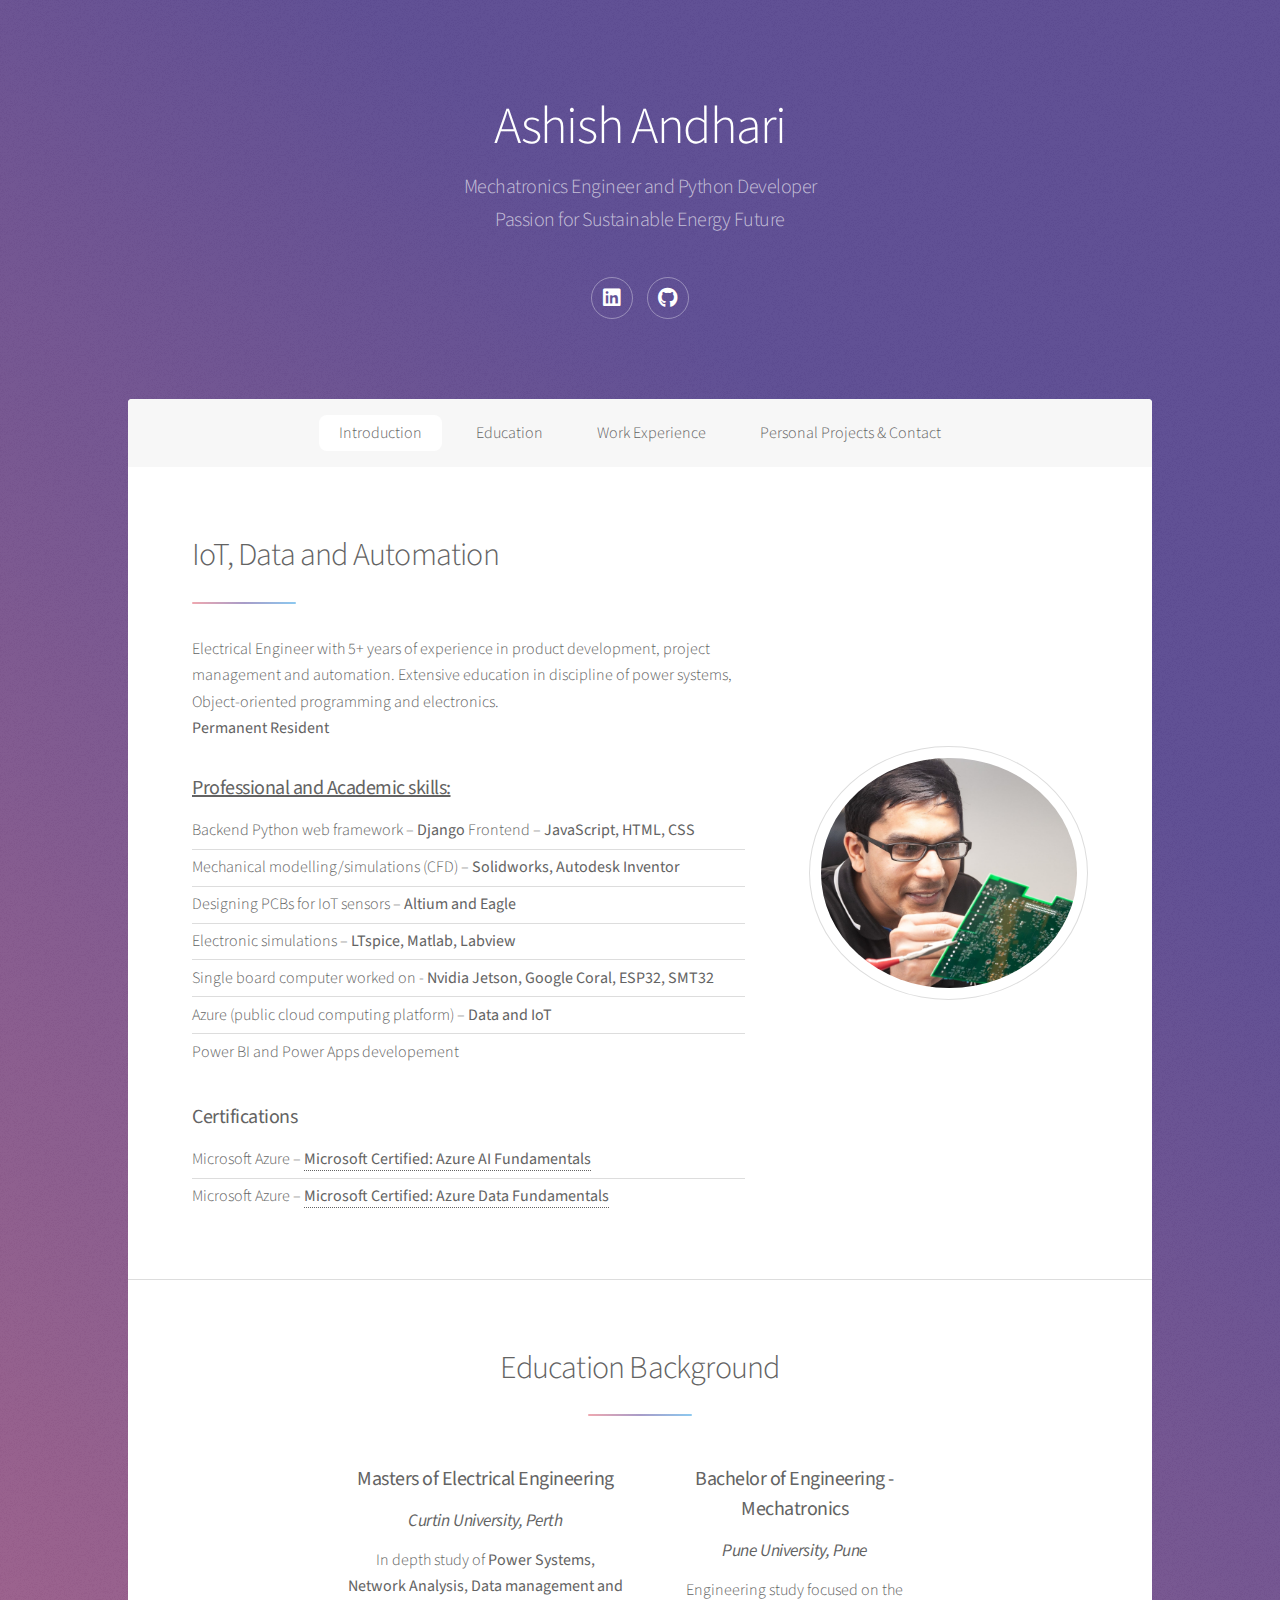
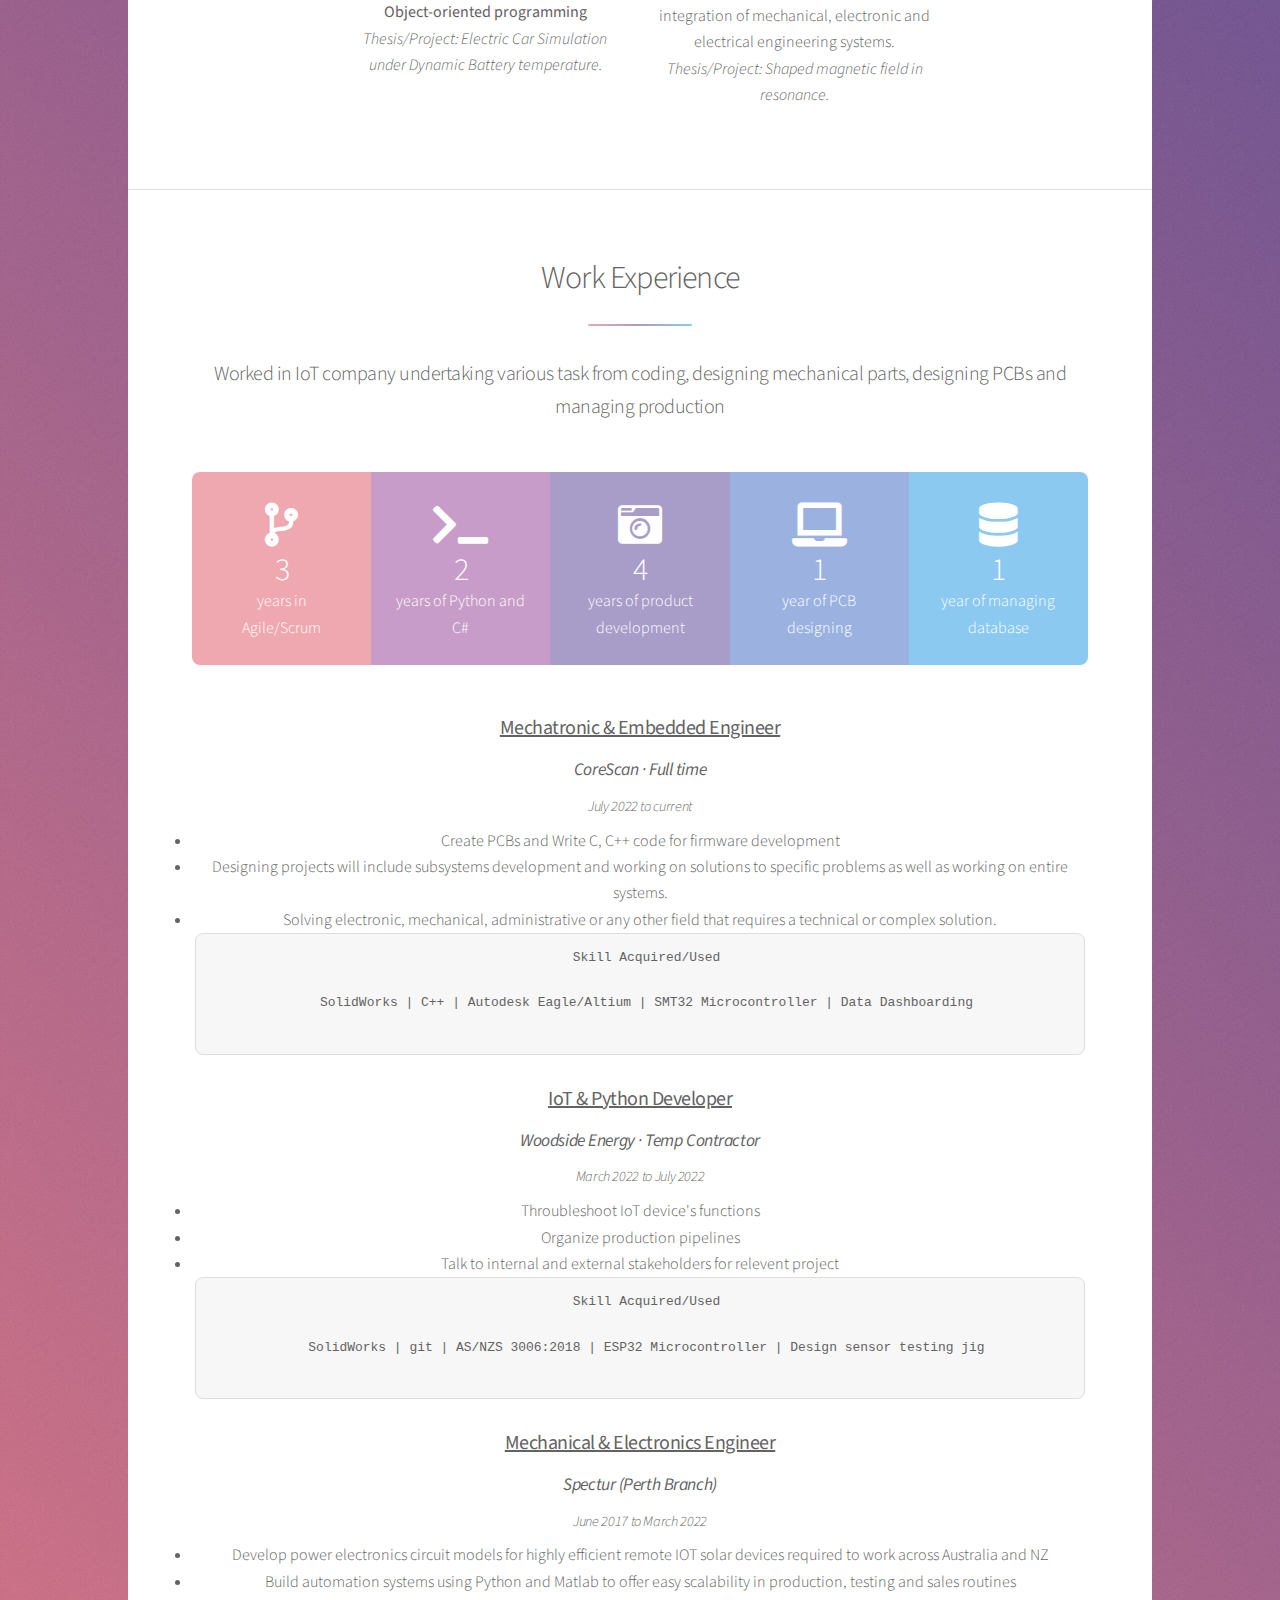
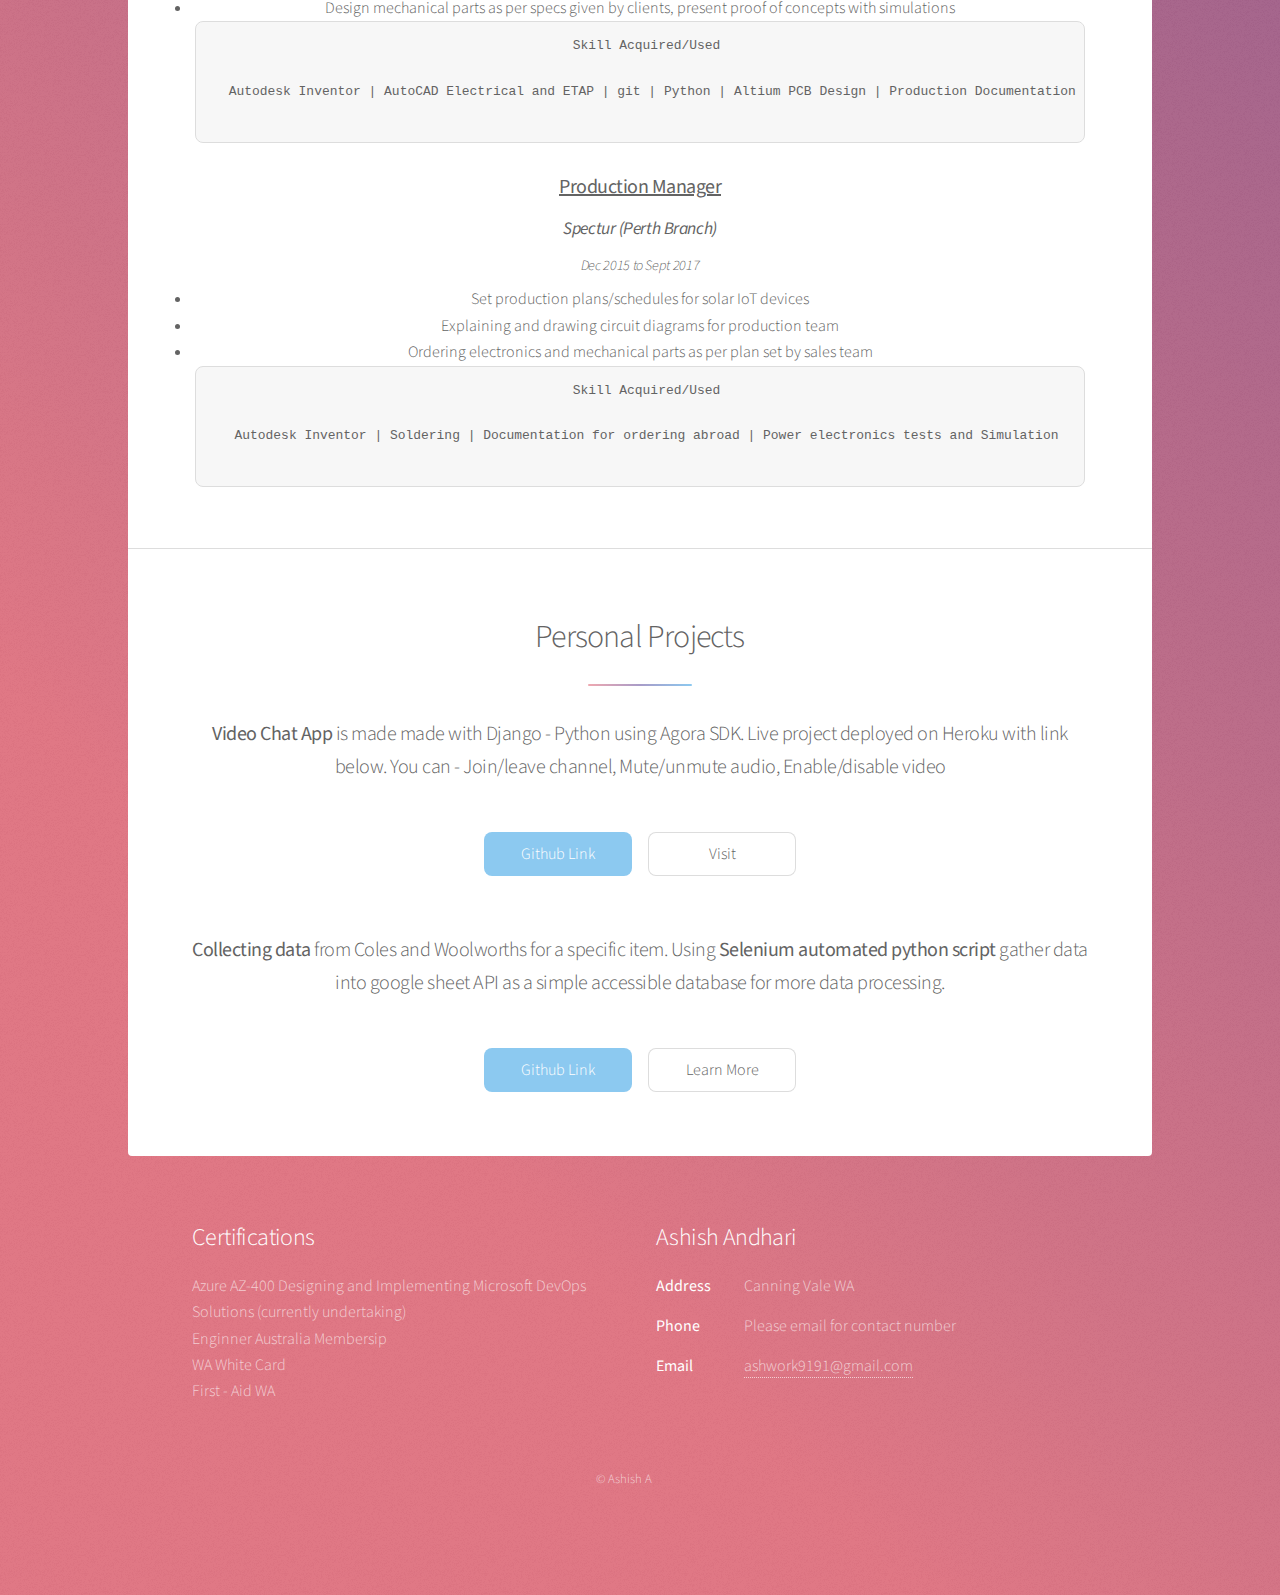
==== commit d13c64c2: "Contact tab updated" ====
--- a/index.html
+++ b/index.html
@@ -34,7 +34,7 @@
 							<li><a href="#intro" class="active">Introduction</a></li>
 							<li><a href="#first">Education</a></li>
 							<li><a href="#second">Work Experience</a></li>
-							<li><a href="#cta">Contact</a></li>
+							<li><a href="#cta">Personal Projects & Contact</a></li>
 						</ul>
 					</nav>
 
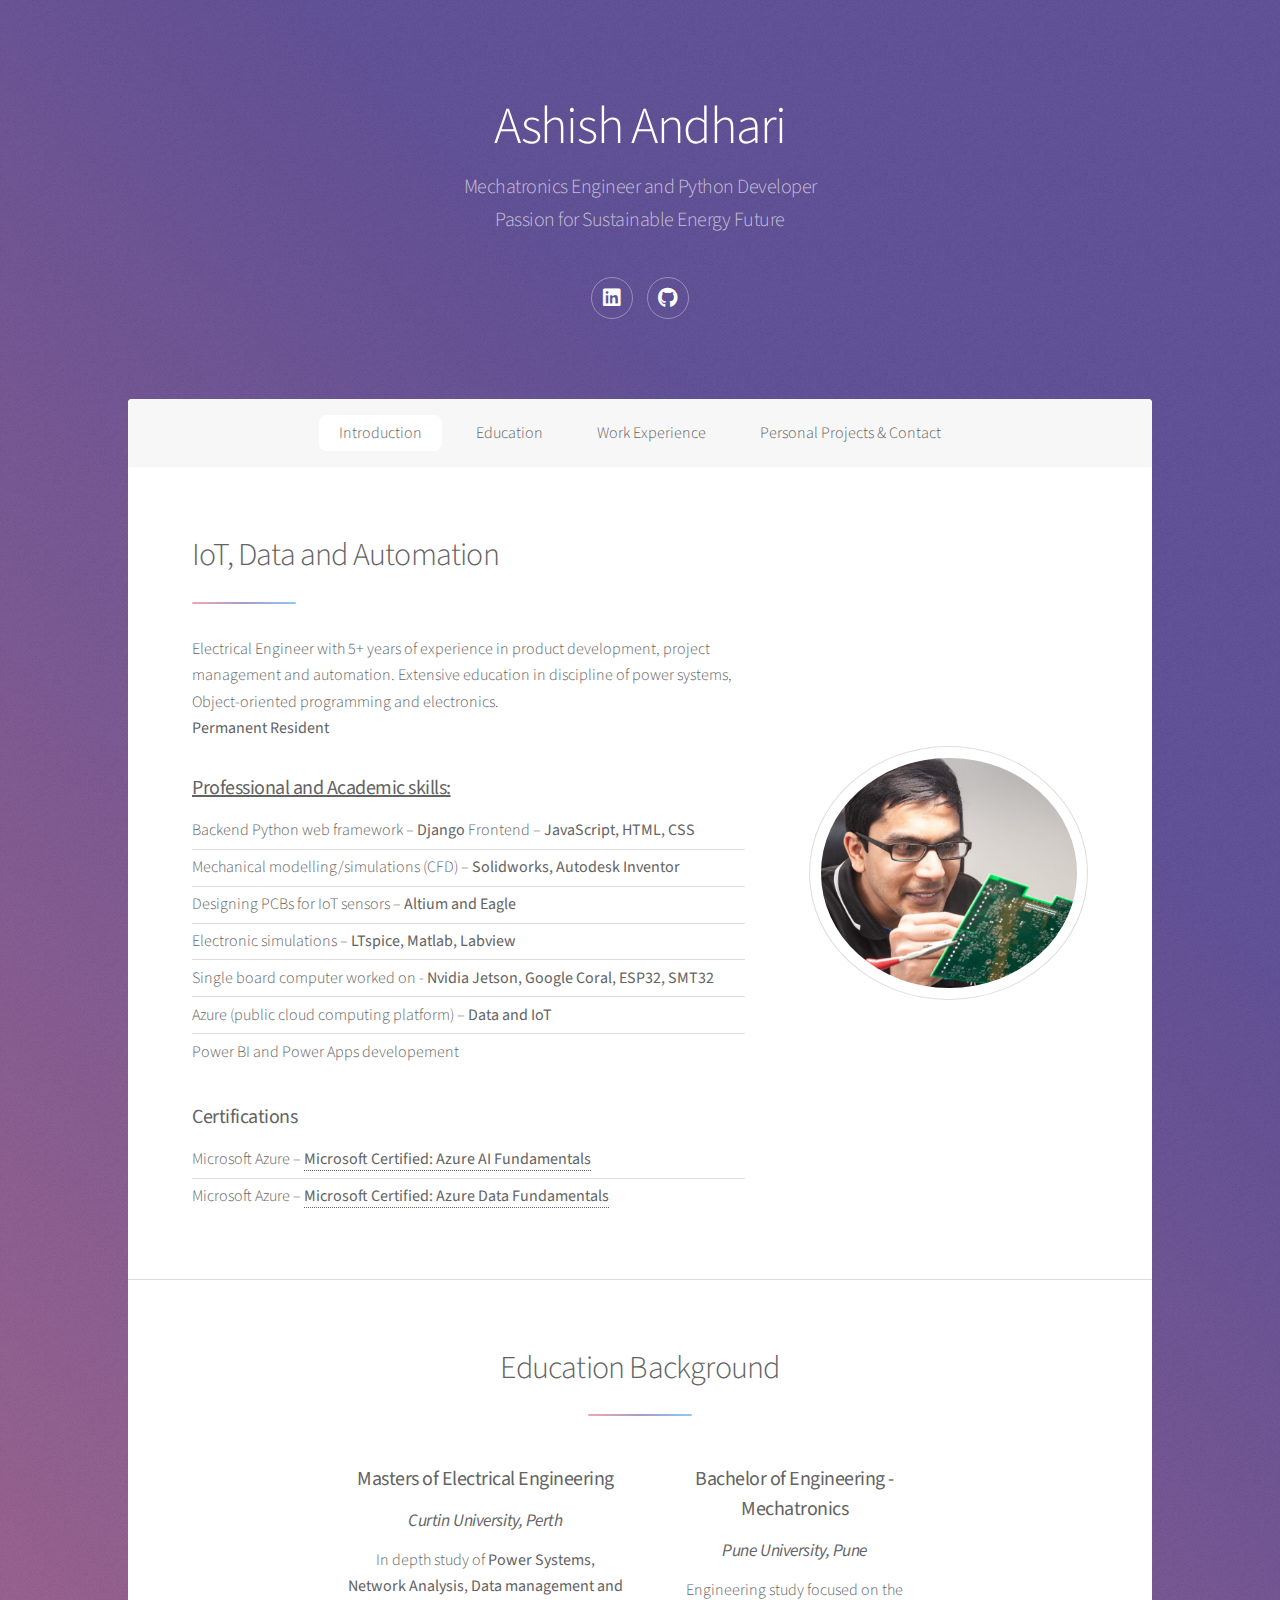
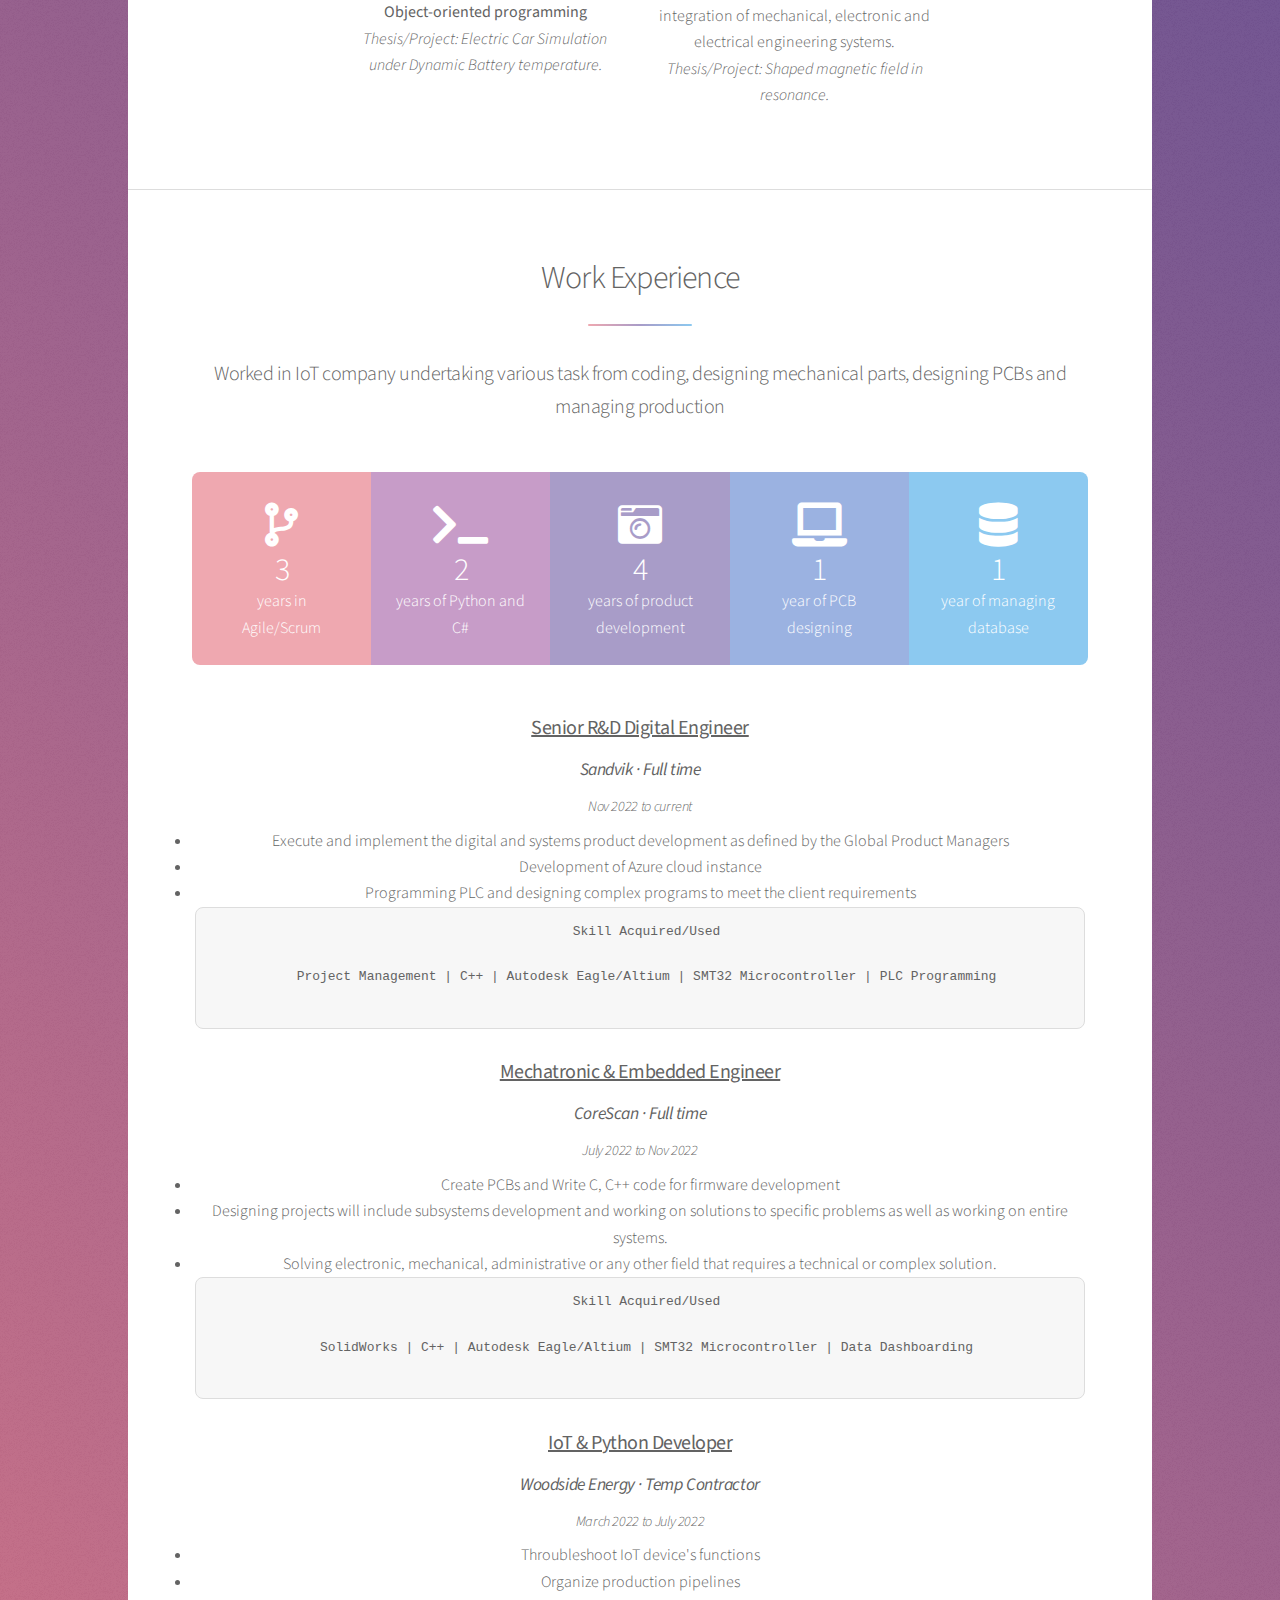
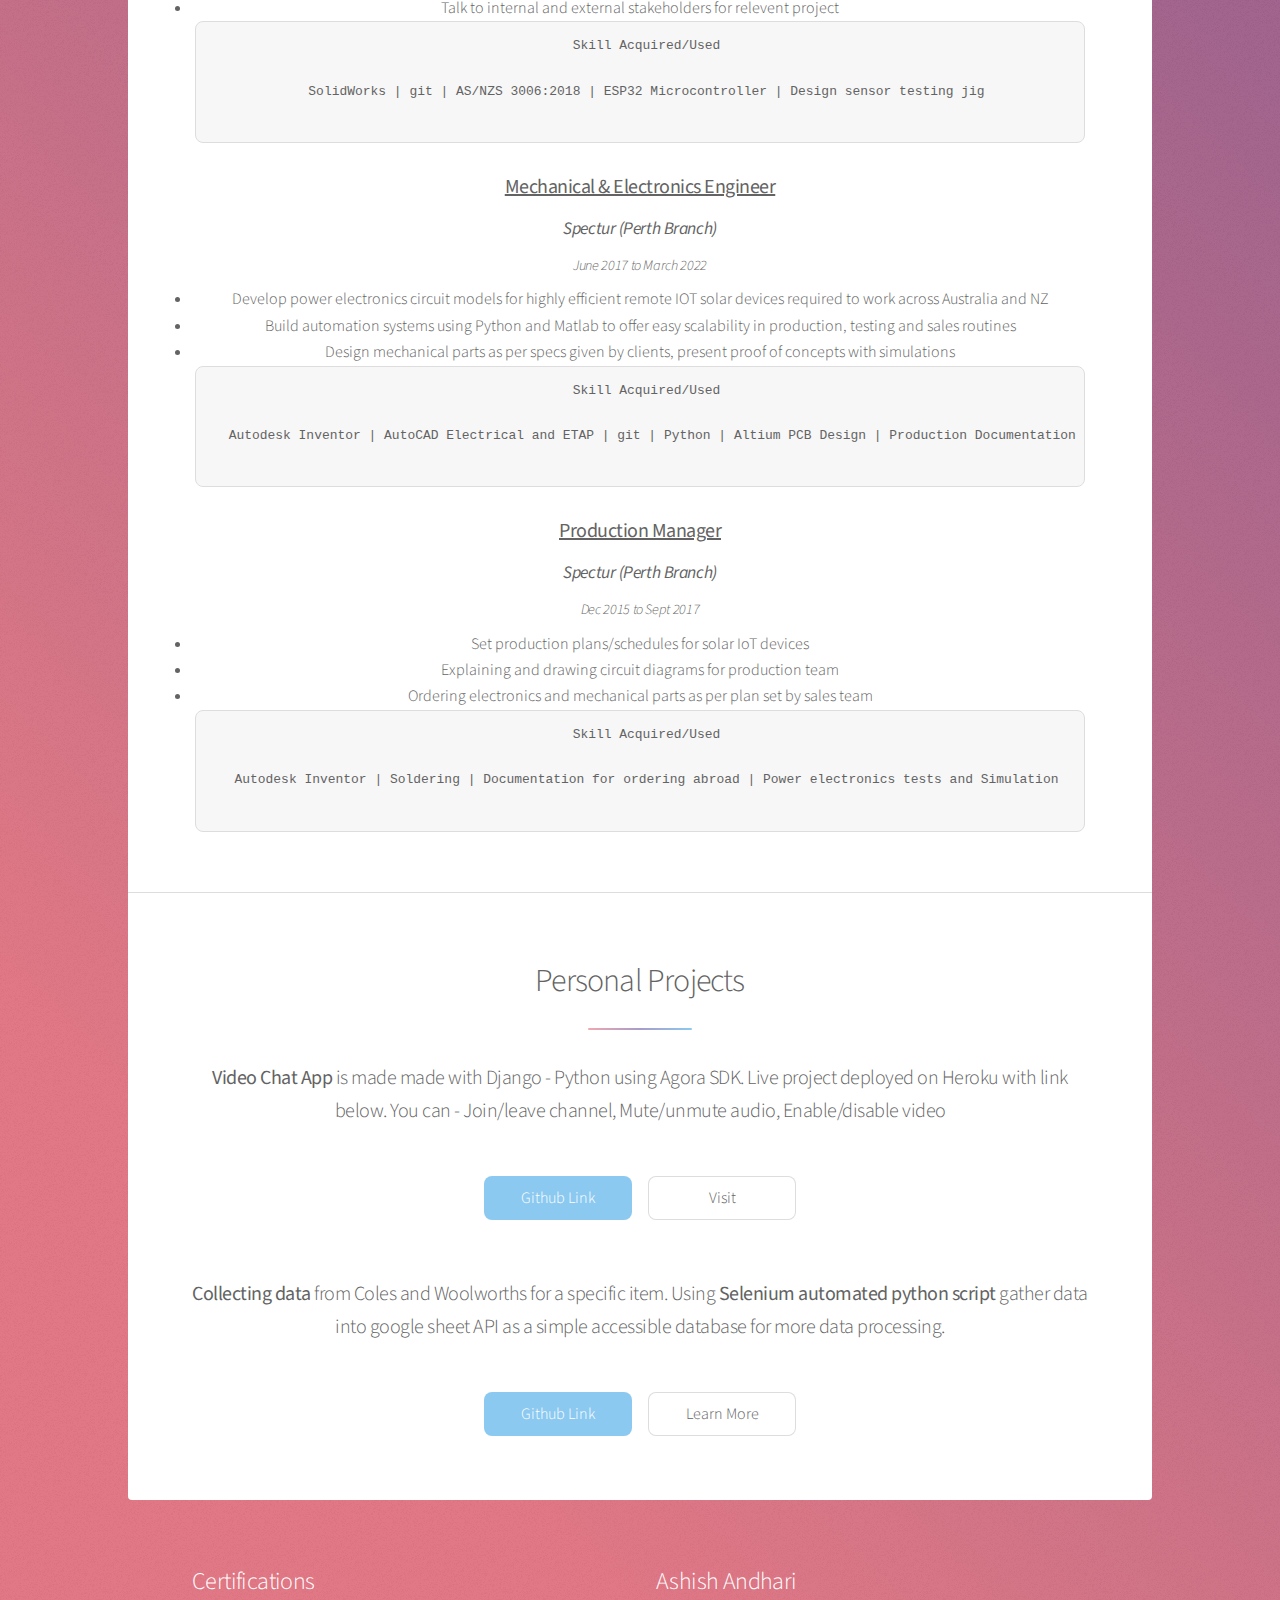
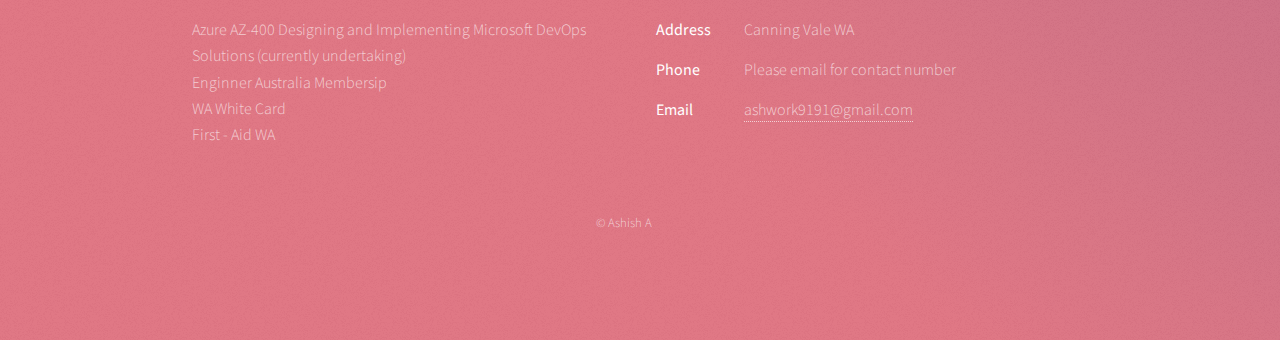
==== commit f6fb4bae: "Updated Sandvik position" ====
--- a/index.html
+++ b/index.html
@@ -79,7 +79,7 @@
 	<li>Microsoft Azure – <strong> <a href="https://learn.microsoft.com/en-au/users/ashya-1557/transcript/vy01et9ngwerewl">Microsoft Certified: Azure Data Fundamentals </a></strong></li>
 
 </ul>
-									
+
 
 									</div>
 									<span class="image"><img src="images/pic01.jpg" alt="" /></span>
@@ -142,10 +142,19 @@
 										<strong>1</strong> year of managing database
 									</li>
 								</ul>
-
+								<h3><b><u>Senior R&D Digital Engineer</u></b></h3>
+								<h4><b><em>Sandvik · Full time</em></b></h4>
+								<h5><em>Nov 2022  to  current</em></h5>
+								<li>Execute and implement the digital and systems product development
+as defined by the Global Product Managers</li>
+									<li>Development of Azure cloud instance</li>
+									<li>Programming PLC and designing complex programs to meet the client requirements</li>
+
+								<pre><code><ul><b>Skill Acquired/Used<br>
+Project Management | C++ | Autodesk Eagle/Altium | SMT32 Microcontroller | PLC Programming</ul></b></code></pre>
 								<h3><b><u>Mechatronic & Embedded Engineer</u></b></h3>
 								<h4><b><em>CoreScan · Full time</em></b></h4>
-								<h5><em>July 2022  to  current</em></h5>
+								<h5><em>July 2022  to  Nov 2022</em></h5>
 								<li>Create PCBs and Write C, C++ code for firmware development</li>
 									<li>Designing projects will include subsystems development and working on
 solutions to specific problems as well as working on entire systems.</li>
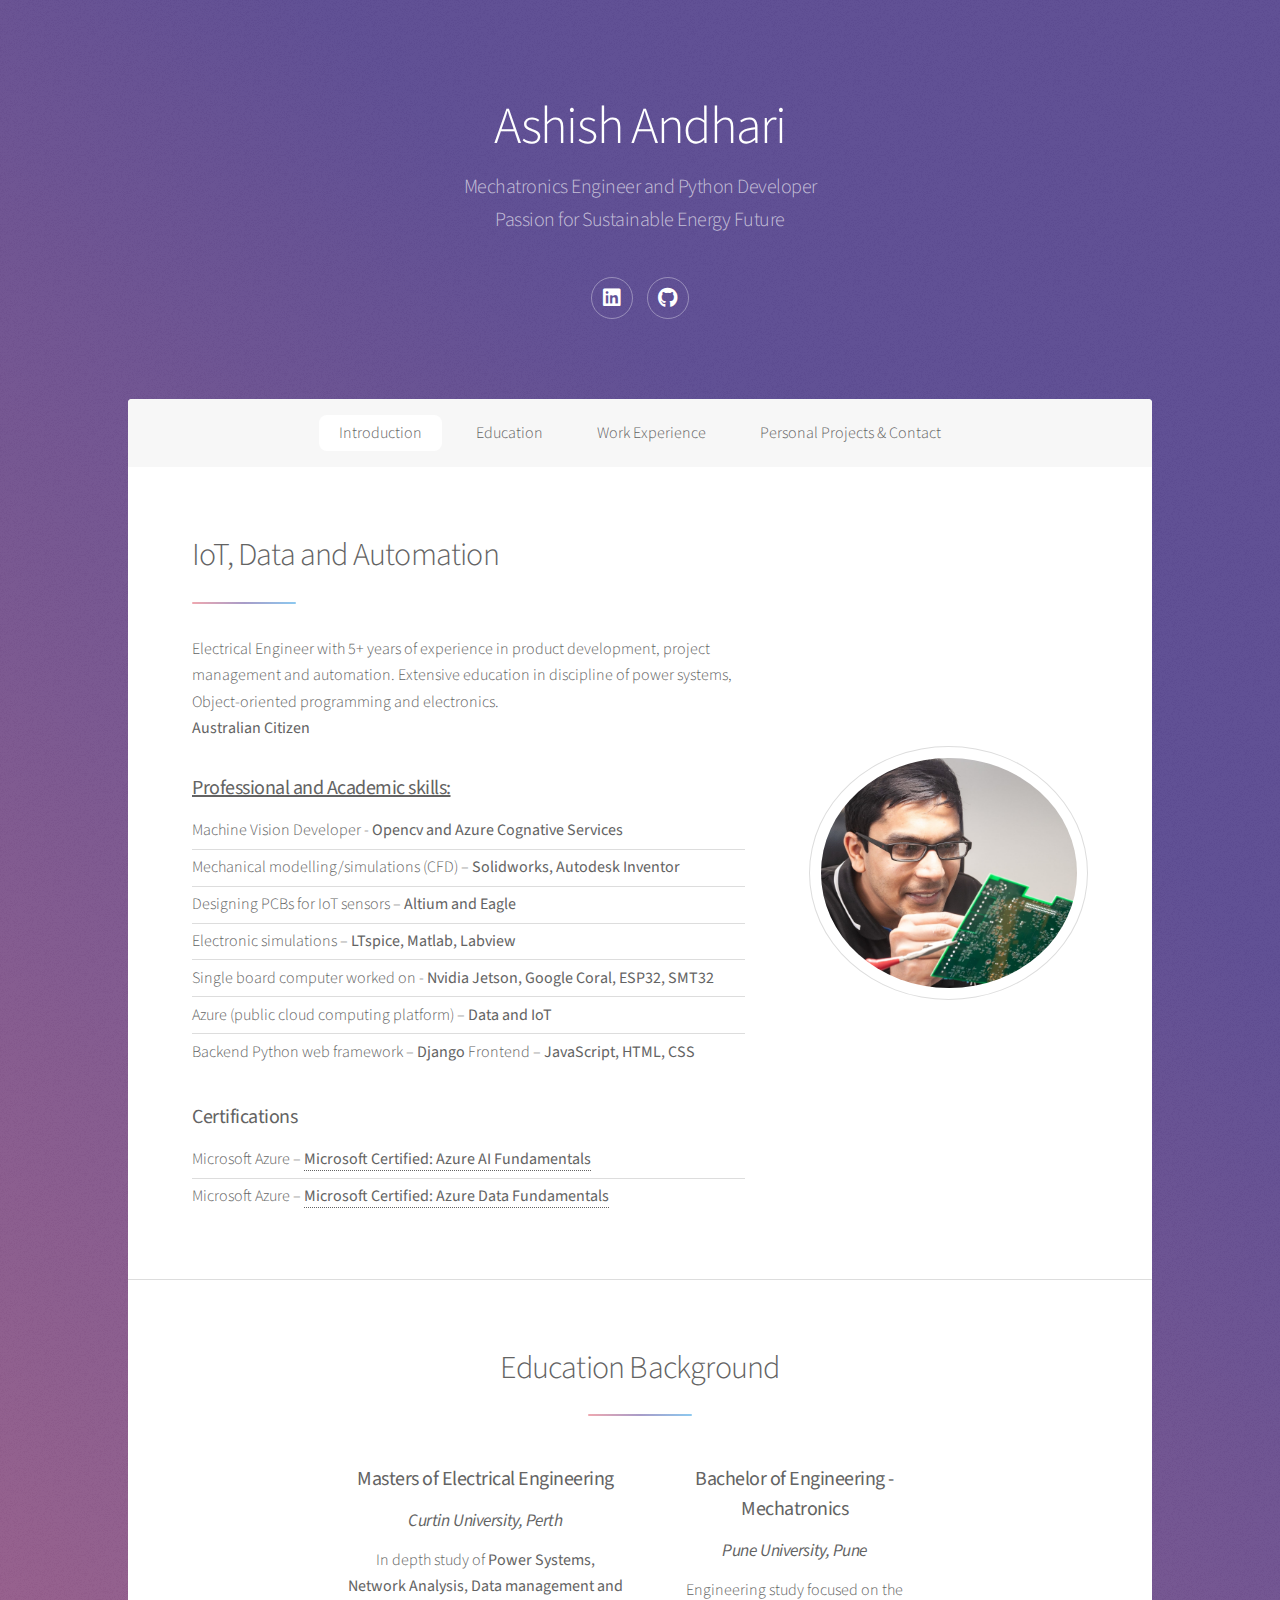
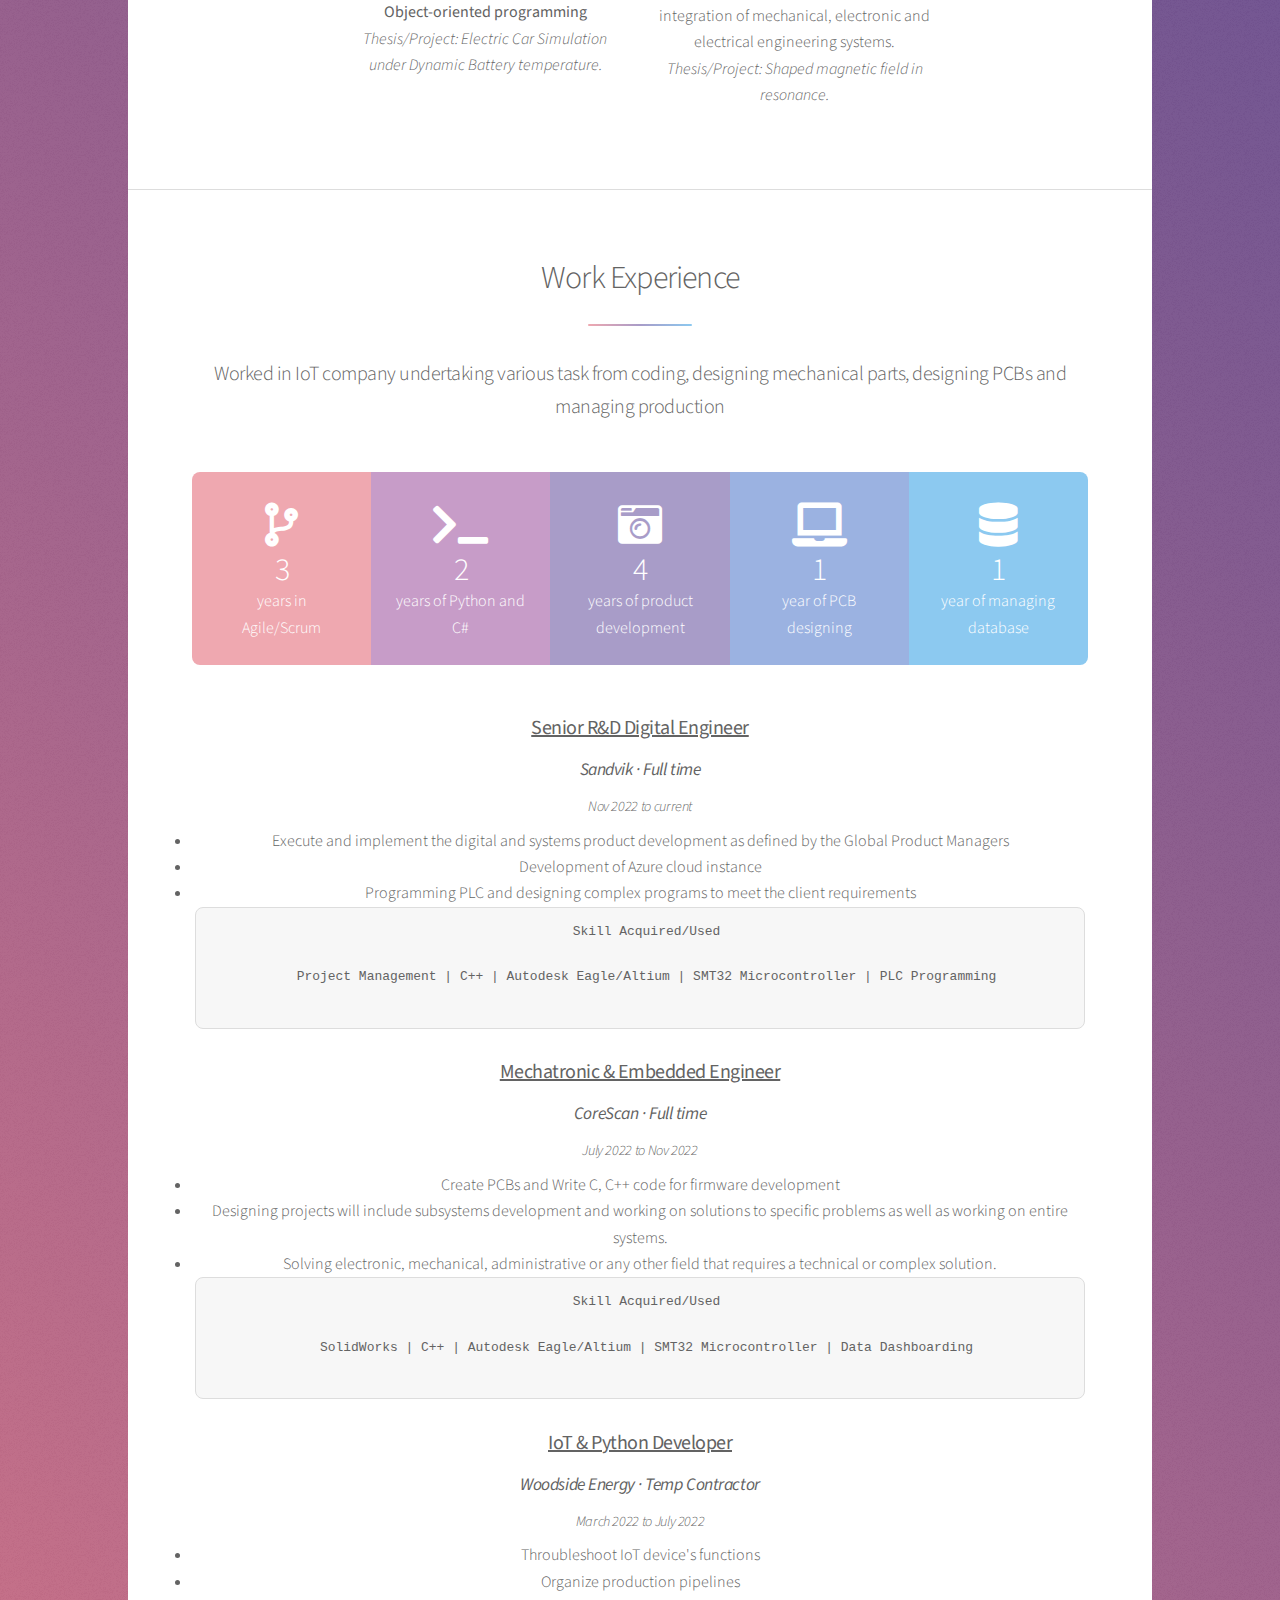
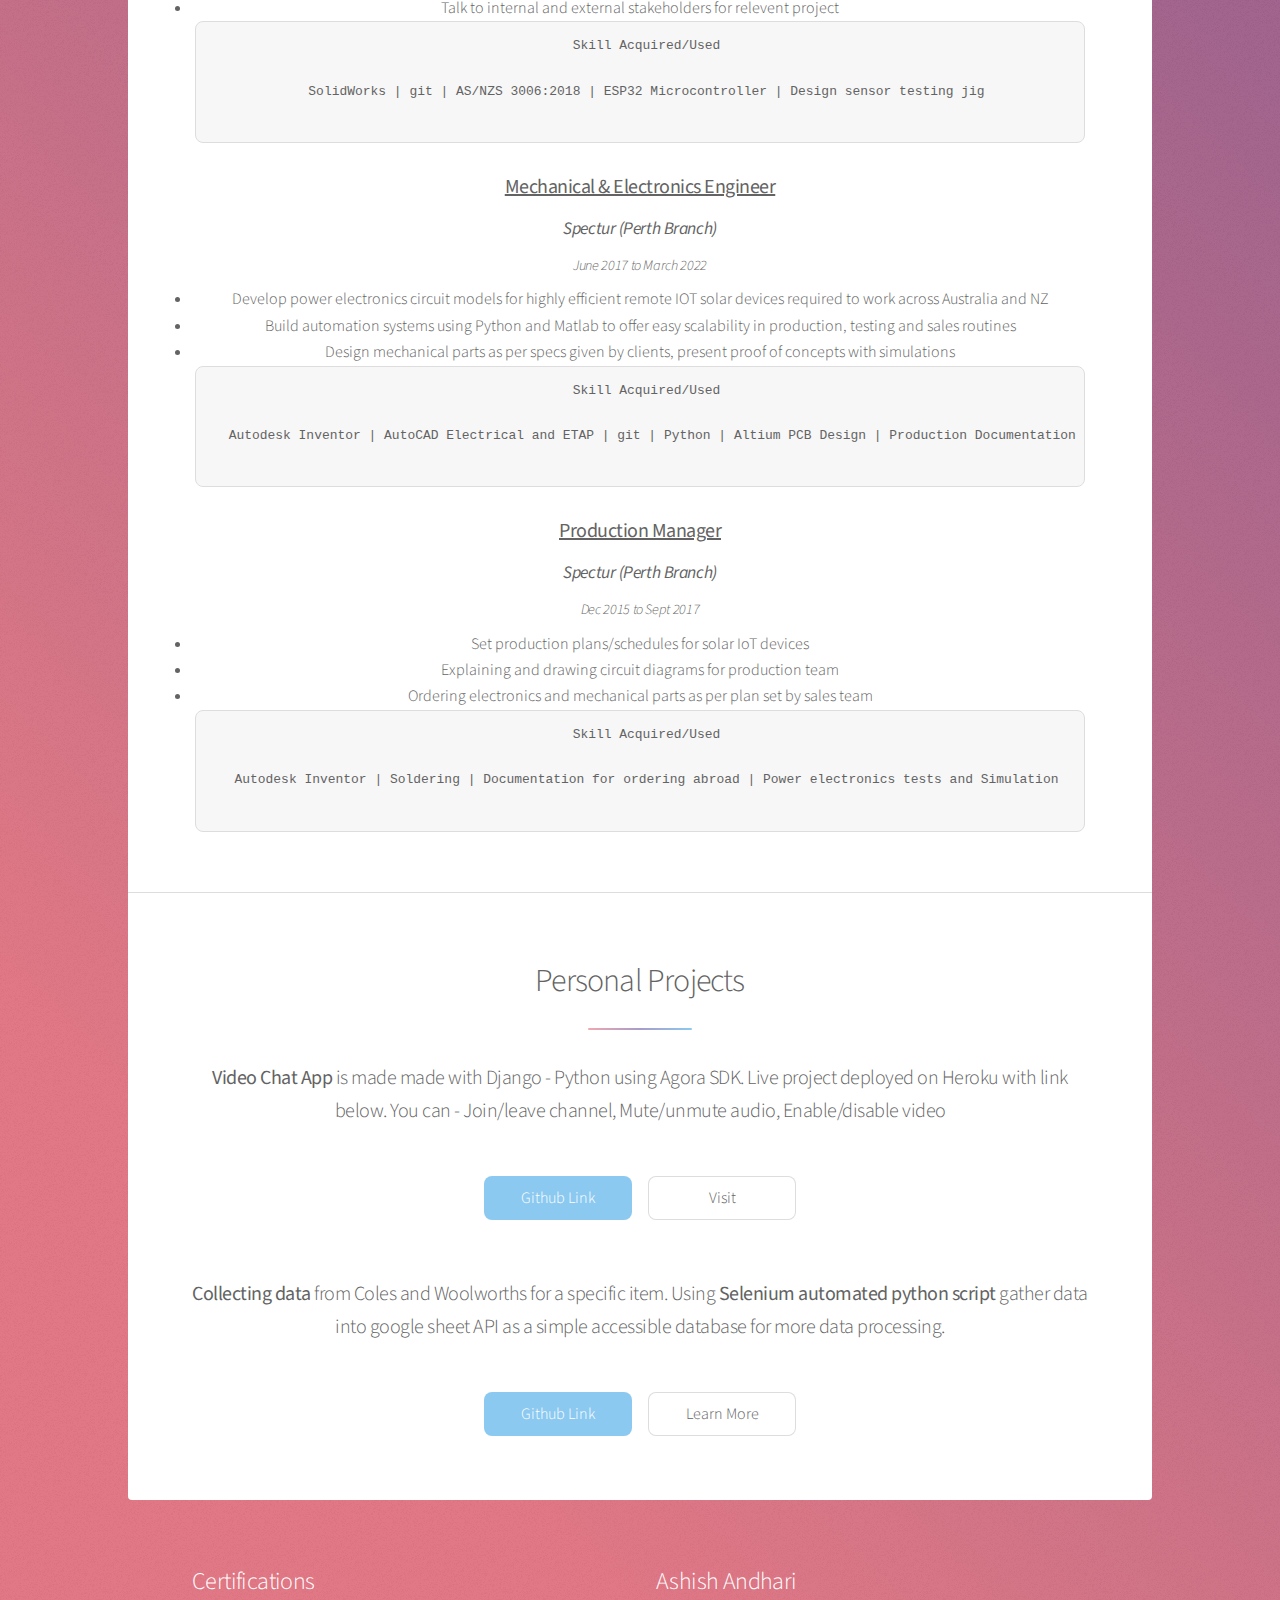
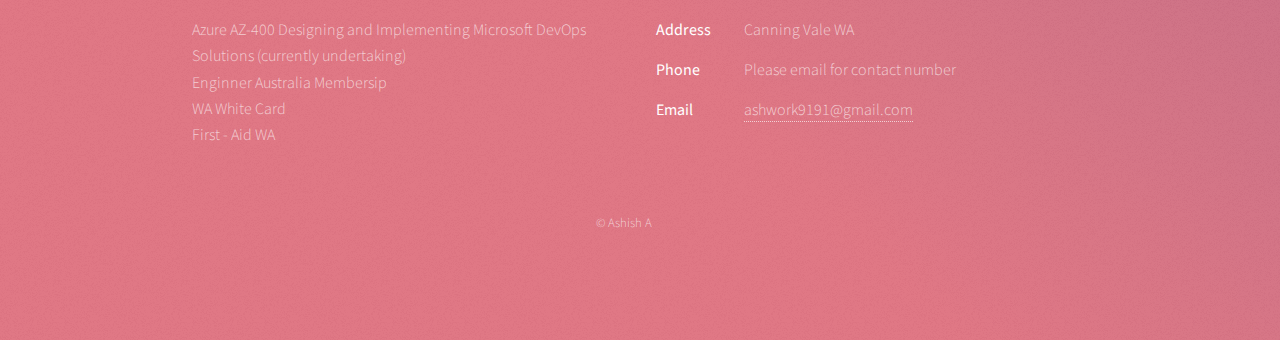
==== commit fceb69df: "Updated residencyand skills" ====
--- a/index.html
+++ b/index.html
@@ -52,7 +52,7 @@
 												development, project management and automation. Extensive
 												education in discipline of power systems, Object-oriented programming and
 												electronics. <br>
-											<b>Permanent Resident</b></br>
+											<b>Australian Citizen</b></br>
 										<!-- </br> -->
 <!-- * Python, C/C++ firmware coding </br>
 * Backend Python web framework – Django and Frontend – JavaScript, HTML, CSS </br>
@@ -64,13 +64,13 @@
 * Power BI and Power Apps developement </br> -->
 <h3><b><u>Professional and Academic skills:</u></b></h3>
 <ul class="alt">
-	<li>Backend Python web framework – <strong>Django </strong> Frontend – <strong> JavaScript, HTML, CSS</strong></li>
+	<li>Machine Vision Developer - <strong>Opencv and Azure Cognative Services</strong></li>
 	<li>Mechanical modelling/simulations (CFD) – <strong>Solidworks, Autodesk Inventor</strong></li>
 	<li>Designing PCBs for IoT sensors – <strong>Altium and Eagle</strong></li>
 	<li>Electronic simulations – <strong>LTspice, Matlab, Labview</strong></li>
 	<li>Single board computer worked on - <strong>Nvidia Jetson, Google Coral, ESP32, SMT32</strong></li>
 	<li>Azure (public cloud computing platform) – <strong>Data and IoT</strong></li>
-	<li>Power BI and Power Apps developement</li>
+	<li>Backend Python web framework – <strong>Django </strong> Frontend – <strong> JavaScript, HTML, CSS</strong></li>
 </ul>
 
 <h3><b>Certifications</b></h3>
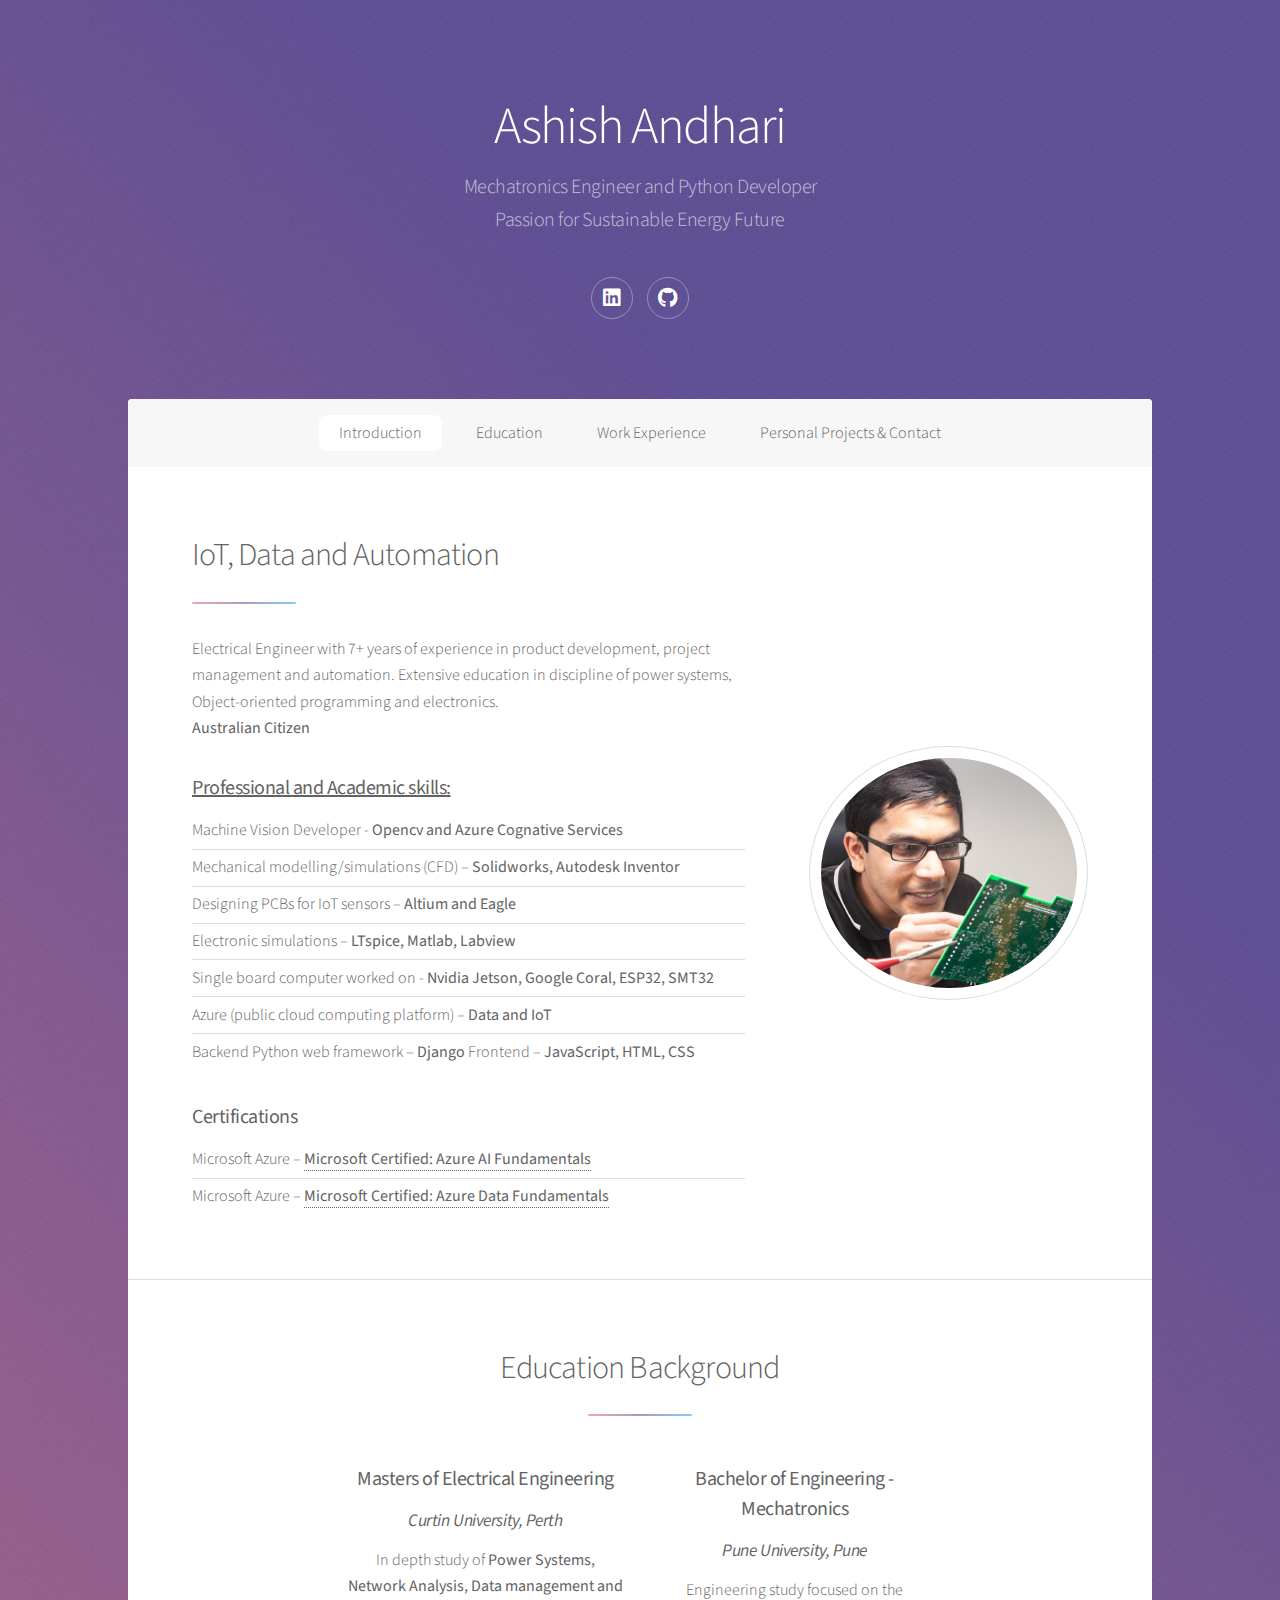
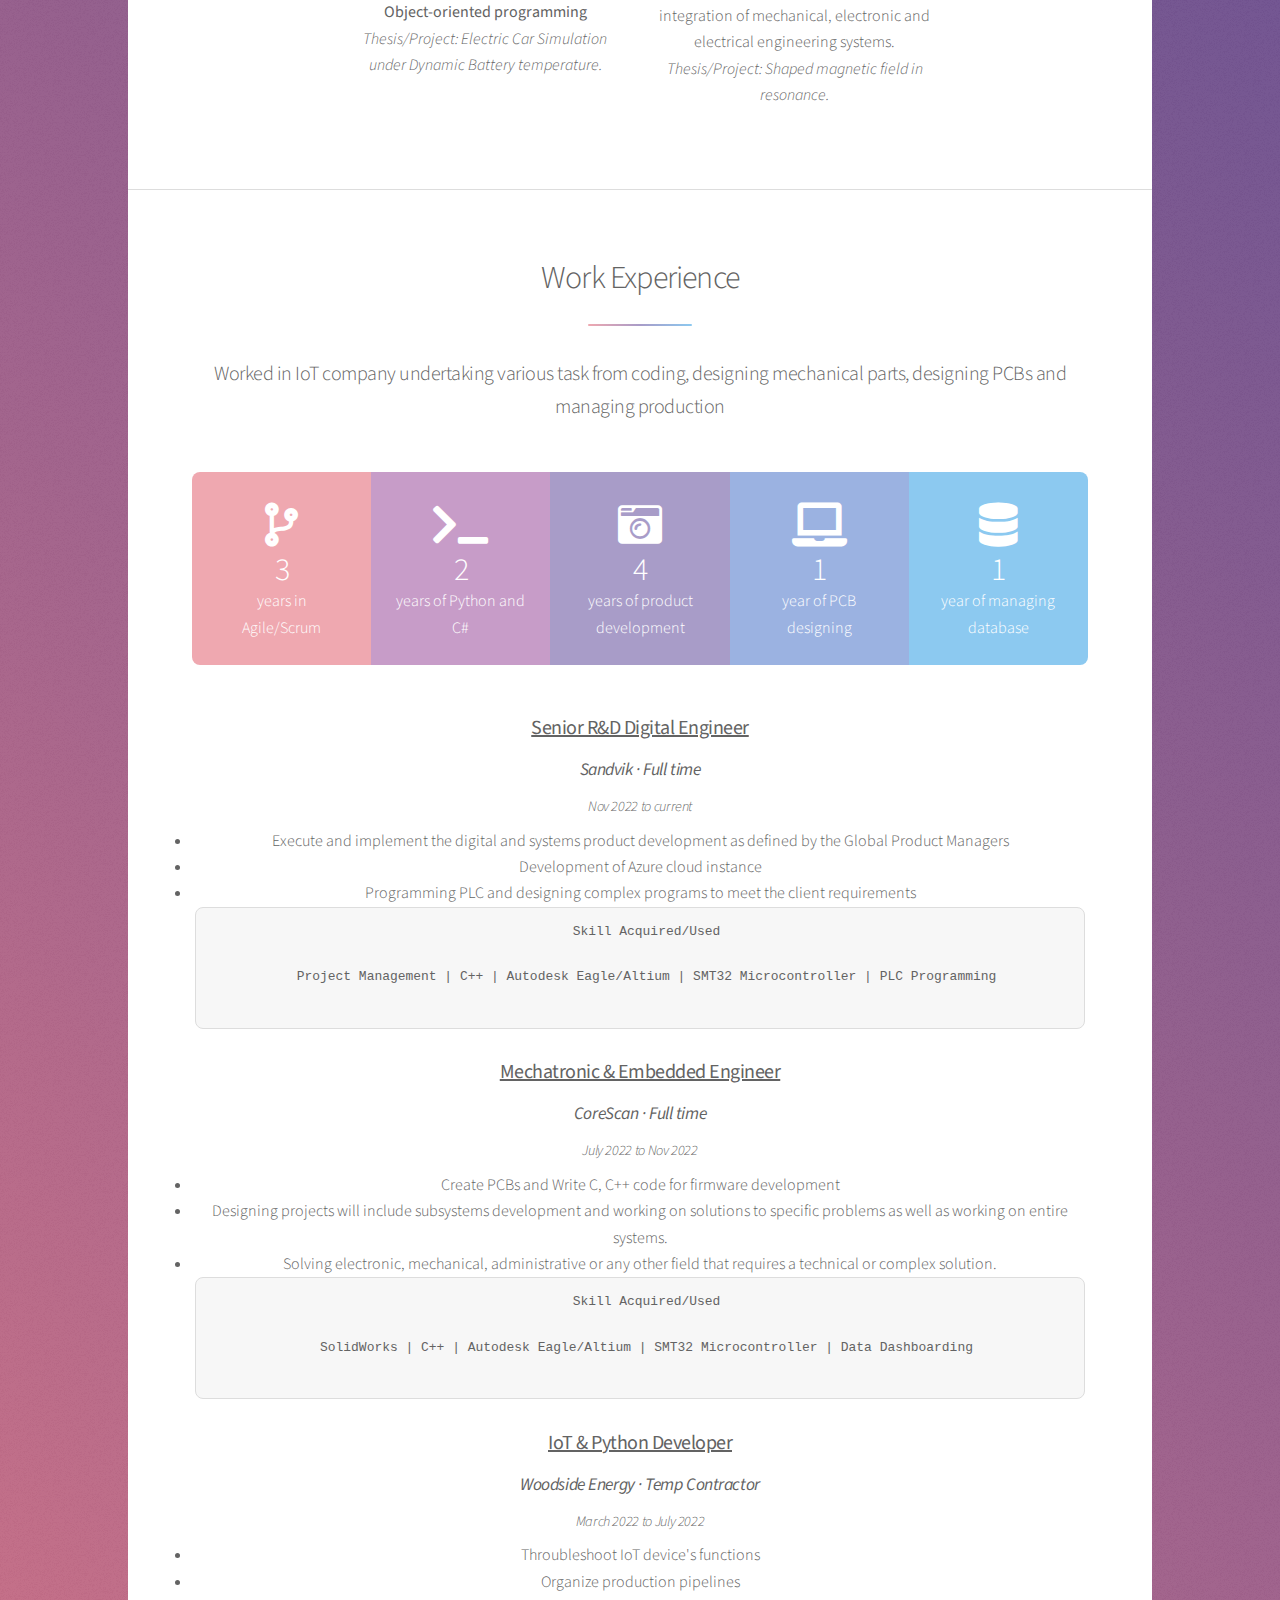
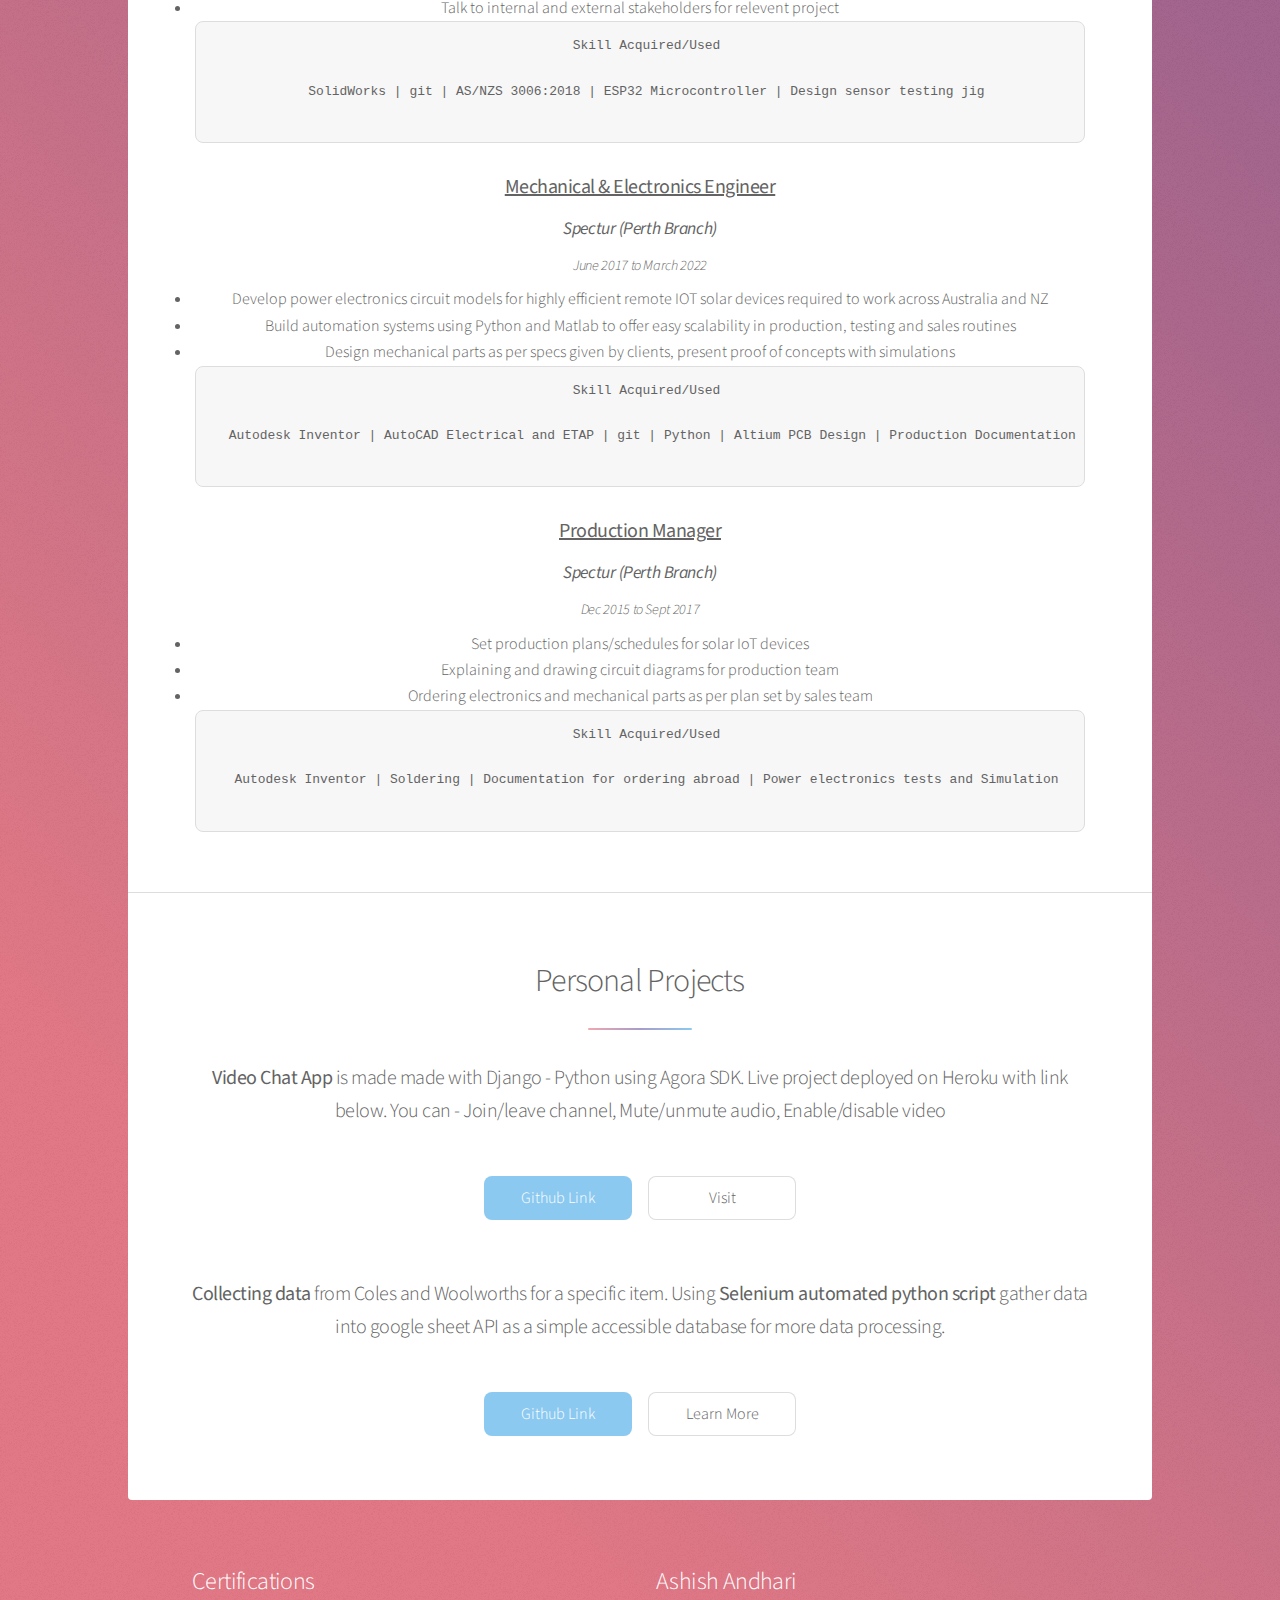
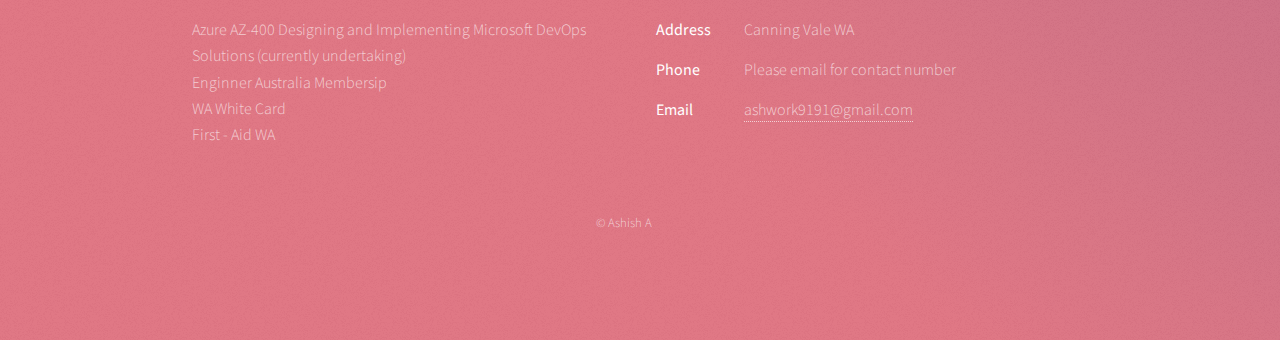
==== commit ceadefc4: "Updated experience" ====
--- a/index.html
+++ b/index.html
@@ -48,7 +48,7 @@
 										<header class="major">
 											<h2>IoT, Data and Automation</h2>
 										</header>
-										<p>Electrical Engineer with 5+ years of experience in product
+										<p>Electrical Engineer with 7+ years of experience in product
 												development, project management and automation. Extensive
 												education in discipline of power systems, Object-oriented programming and
 												electronics. <br>
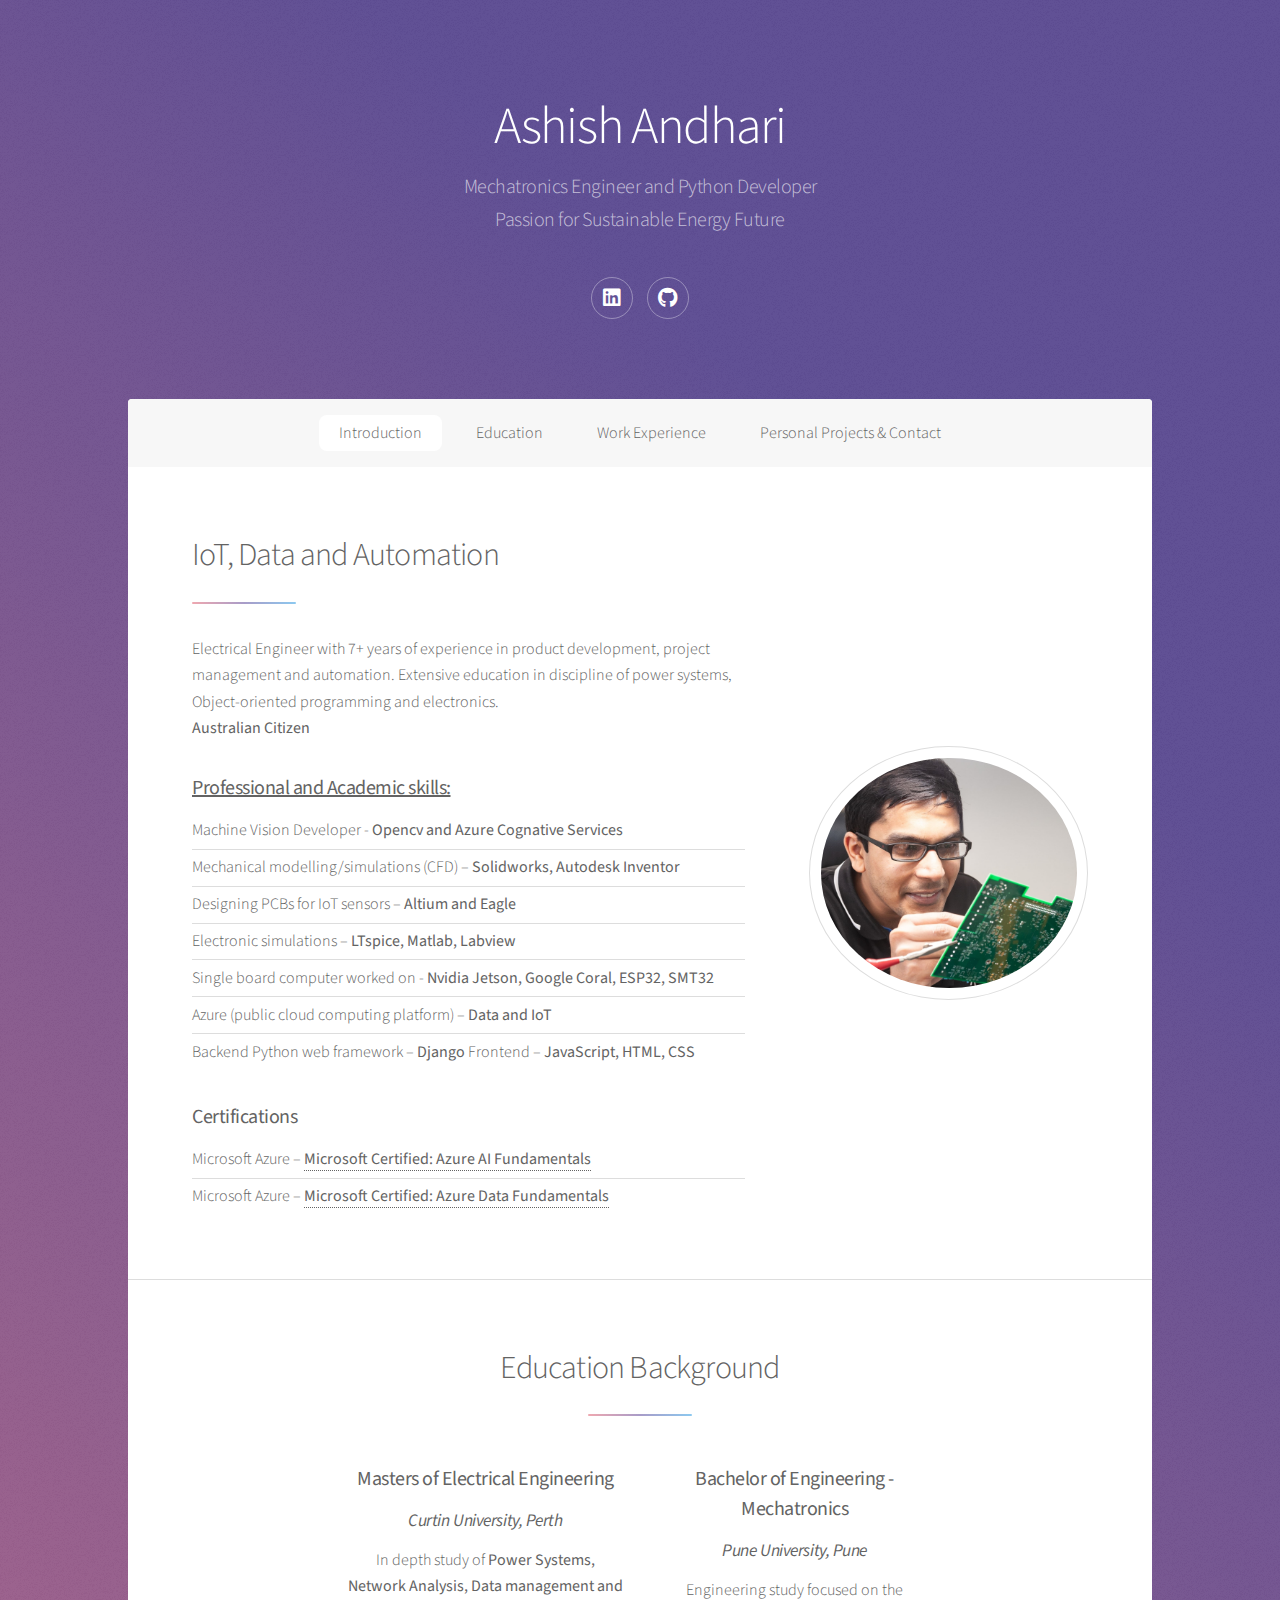
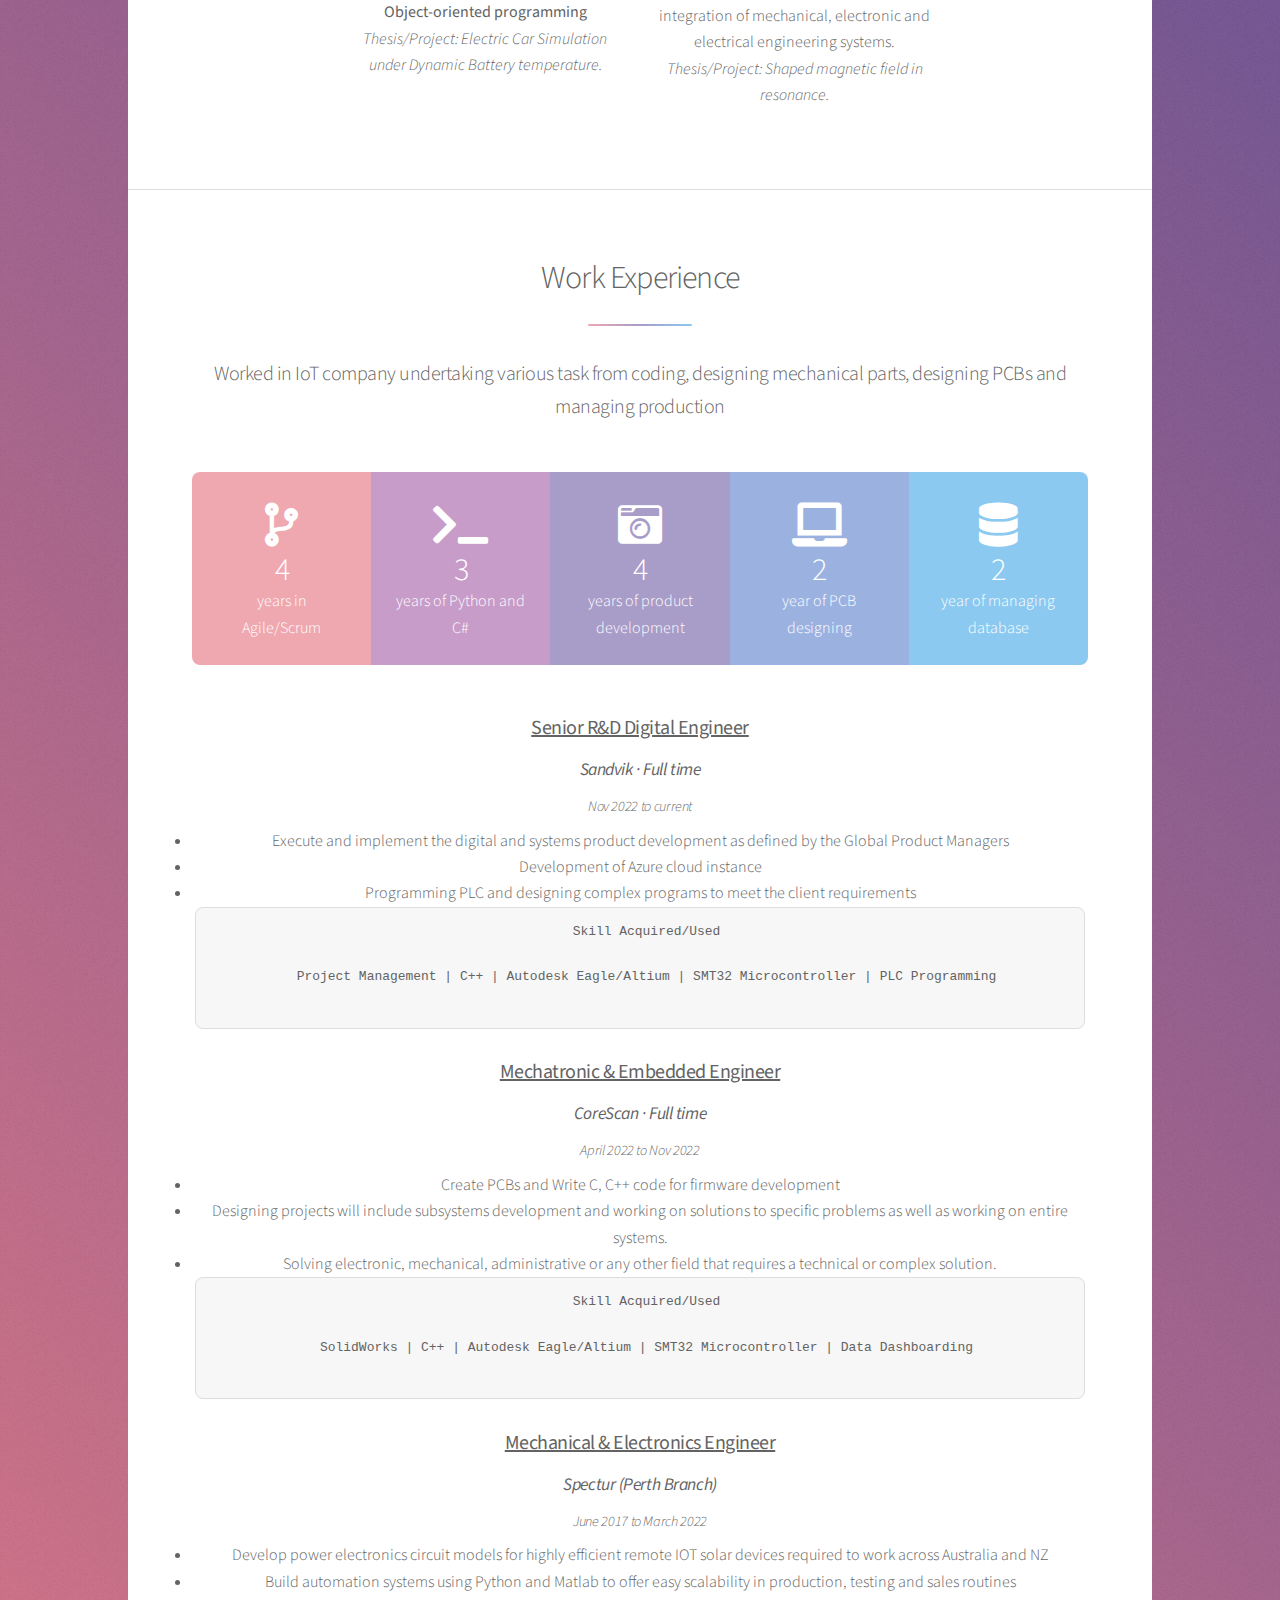
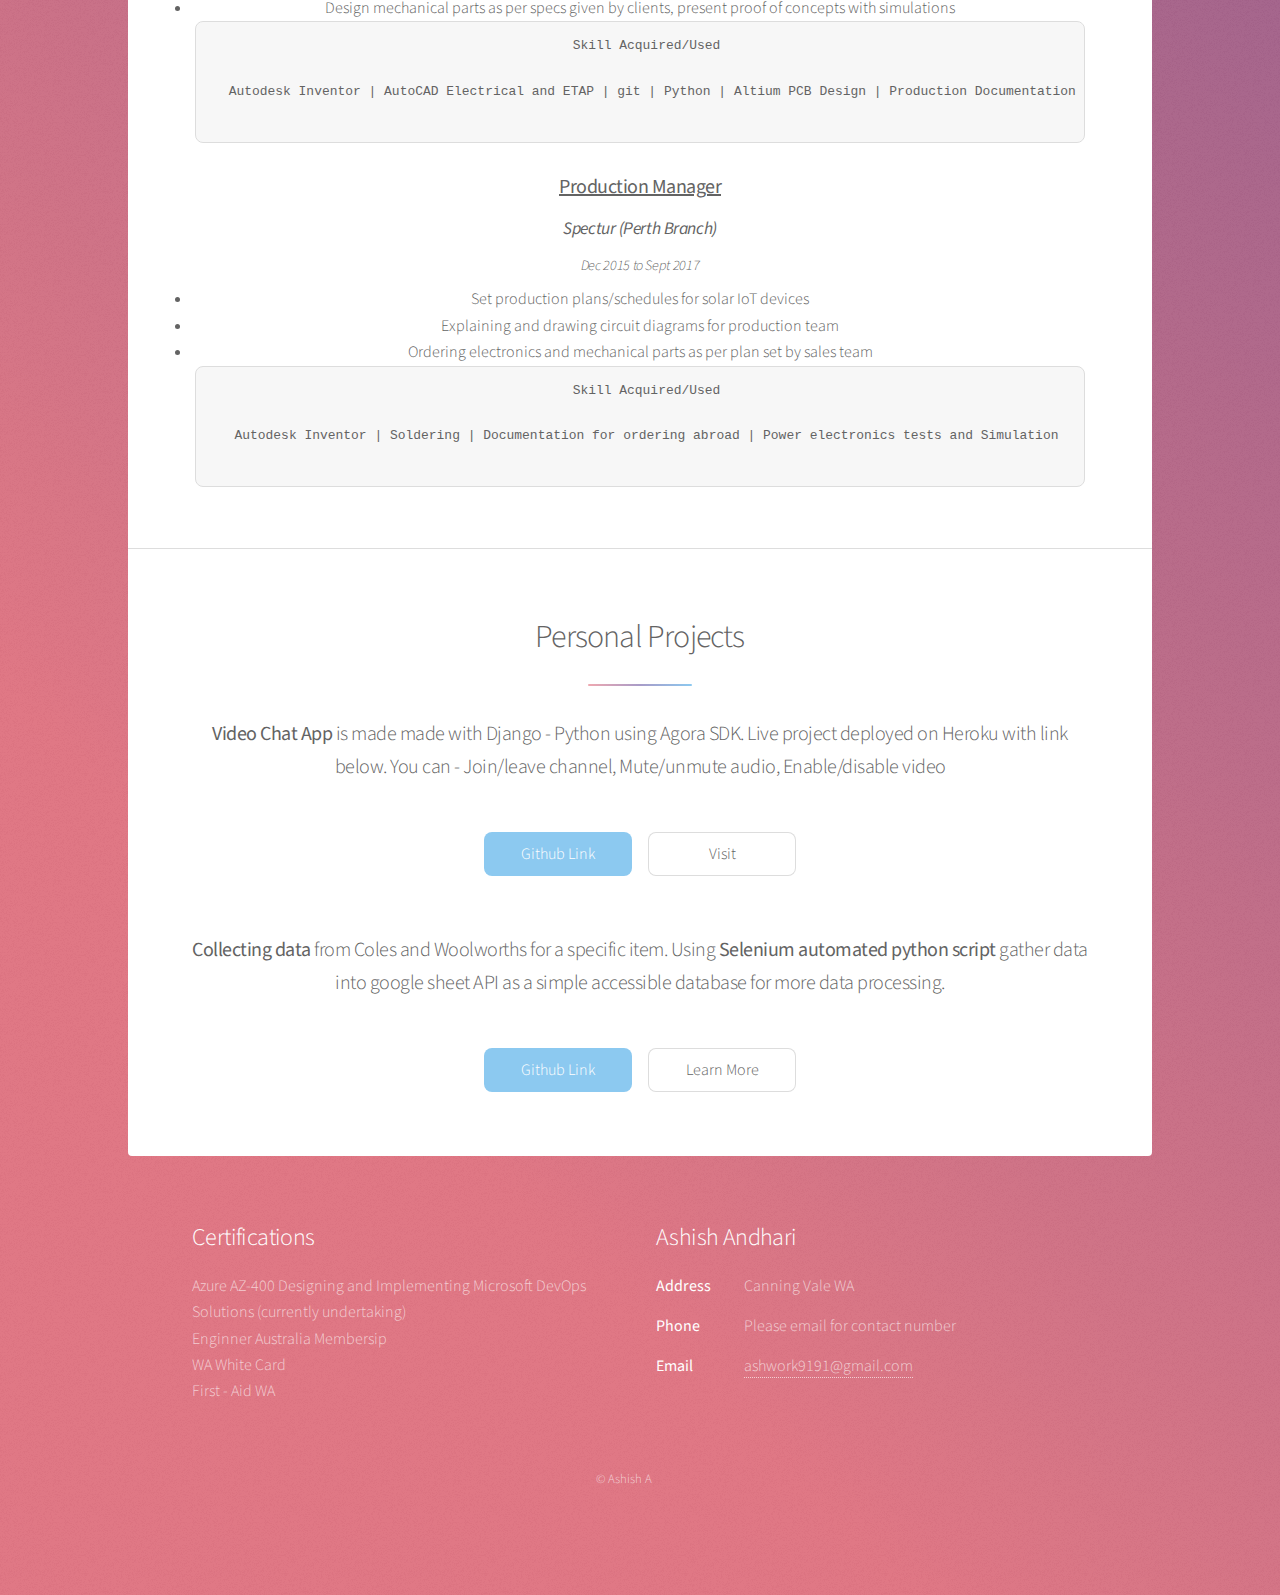
==== commit 7fdd5d99: "Updated experience" ====
--- a/index.html
+++ b/index.html
@@ -123,11 +123,11 @@
 								<ul class="statistics">
 									<li class="style1">
 										<span class="icon solid fa-code-branch"></span>
-										<strong>3</strong> years in Agile/Scrum
+										<strong>4</strong> years in Agile/Scrum
 									</li>
 									<li class="style2">
 										<span class="icon solid fa-terminal"></span>
-										<strong>2</strong> years of Python and C#
+										<strong>3</strong> years of Python and C#
 									</li>
 									<li class="style3">
 										<span class="icon solid fa-camera-retro"></span>
@@ -135,11 +135,11 @@
 									</li>
 									<li class="style4">
 										<span class="icon solid fa-laptop"></span>
-										<strong>1</strong> year of PCB designing
+										<strong>2</strong> year of PCB designing
 									</li>
 									<li class="style5">
 										<span class="icon solid fa-database"></span>
-										<strong>1</strong> year of managing database
+										<strong>2</strong> year of managing database
 									</li>
 								</ul>
 								<h3><b><u>Senior R&D Digital Engineer</u></b></h3>
@@ -154,7 +154,7 @@
 Project Management | C++ | Autodesk Eagle/Altium | SMT32 Microcontroller | PLC Programming</ul></b></code></pre>
 								<h3><b><u>Mechatronic & Embedded Engineer</u></b></h3>
 								<h4><b><em>CoreScan · Full time</em></b></h4>
-								<h5><em>July 2022  to  Nov 2022</em></h5>
+								<h5><em>April 2022  to  Nov 2022</em></h5>
 								<li>Create PCBs and Write C, C++ code for firmware development</li>
 									<li>Designing projects will include subsystems development and working on
 solutions to specific problems as well as working on entire systems.</li>
@@ -164,14 +164,7 @@
 								<pre><code><ul><b>Skill Acquired/Used<br>
 SolidWorks | C++ | Autodesk Eagle/Altium | SMT32 Microcontroller | Data Dashboarding</ul></b></code></pre>
 
-								<h3><b><u>IoT & Python Developer</u></b></h3>
-								<h4><b><em>Woodside Energy · Temp Contractor</em></b></h4>
-								<h5><em>March 2022  to  July 2022</em></h5>
-									<li>Throubleshoot IoT device's functions</li>
-									<li>Organize production pipelines</li>
-									<li>Talk to internal and external stakeholders for relevent project</li>
-								<pre><code><ul><b>Skill Acquired/Used<br>
-SolidWorks | git | AS/NZS 3006:2018 | ESP32 Microcontroller | Design sensor testing jig</ul></b></code></pre>
+
 
 
 										<h3><b><u>Mechanical & Electronics Engineer</u></b></h3>
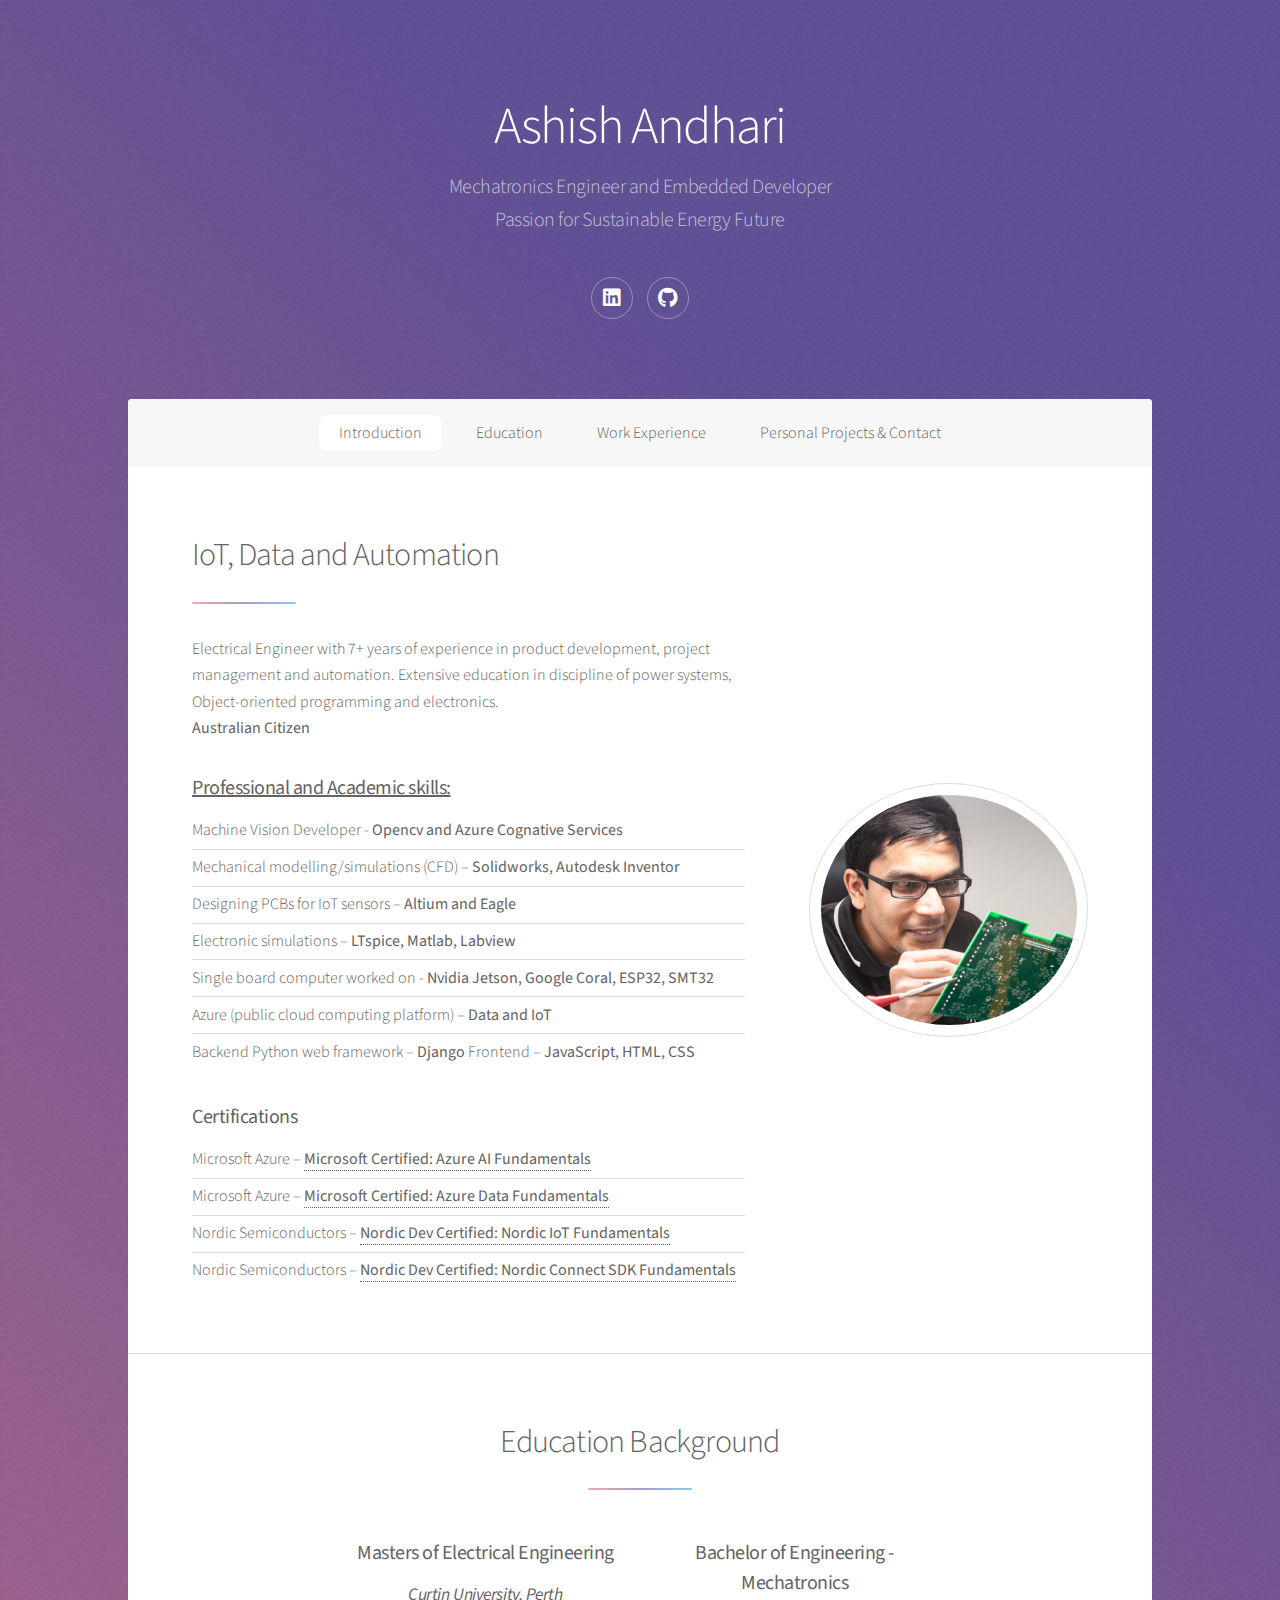
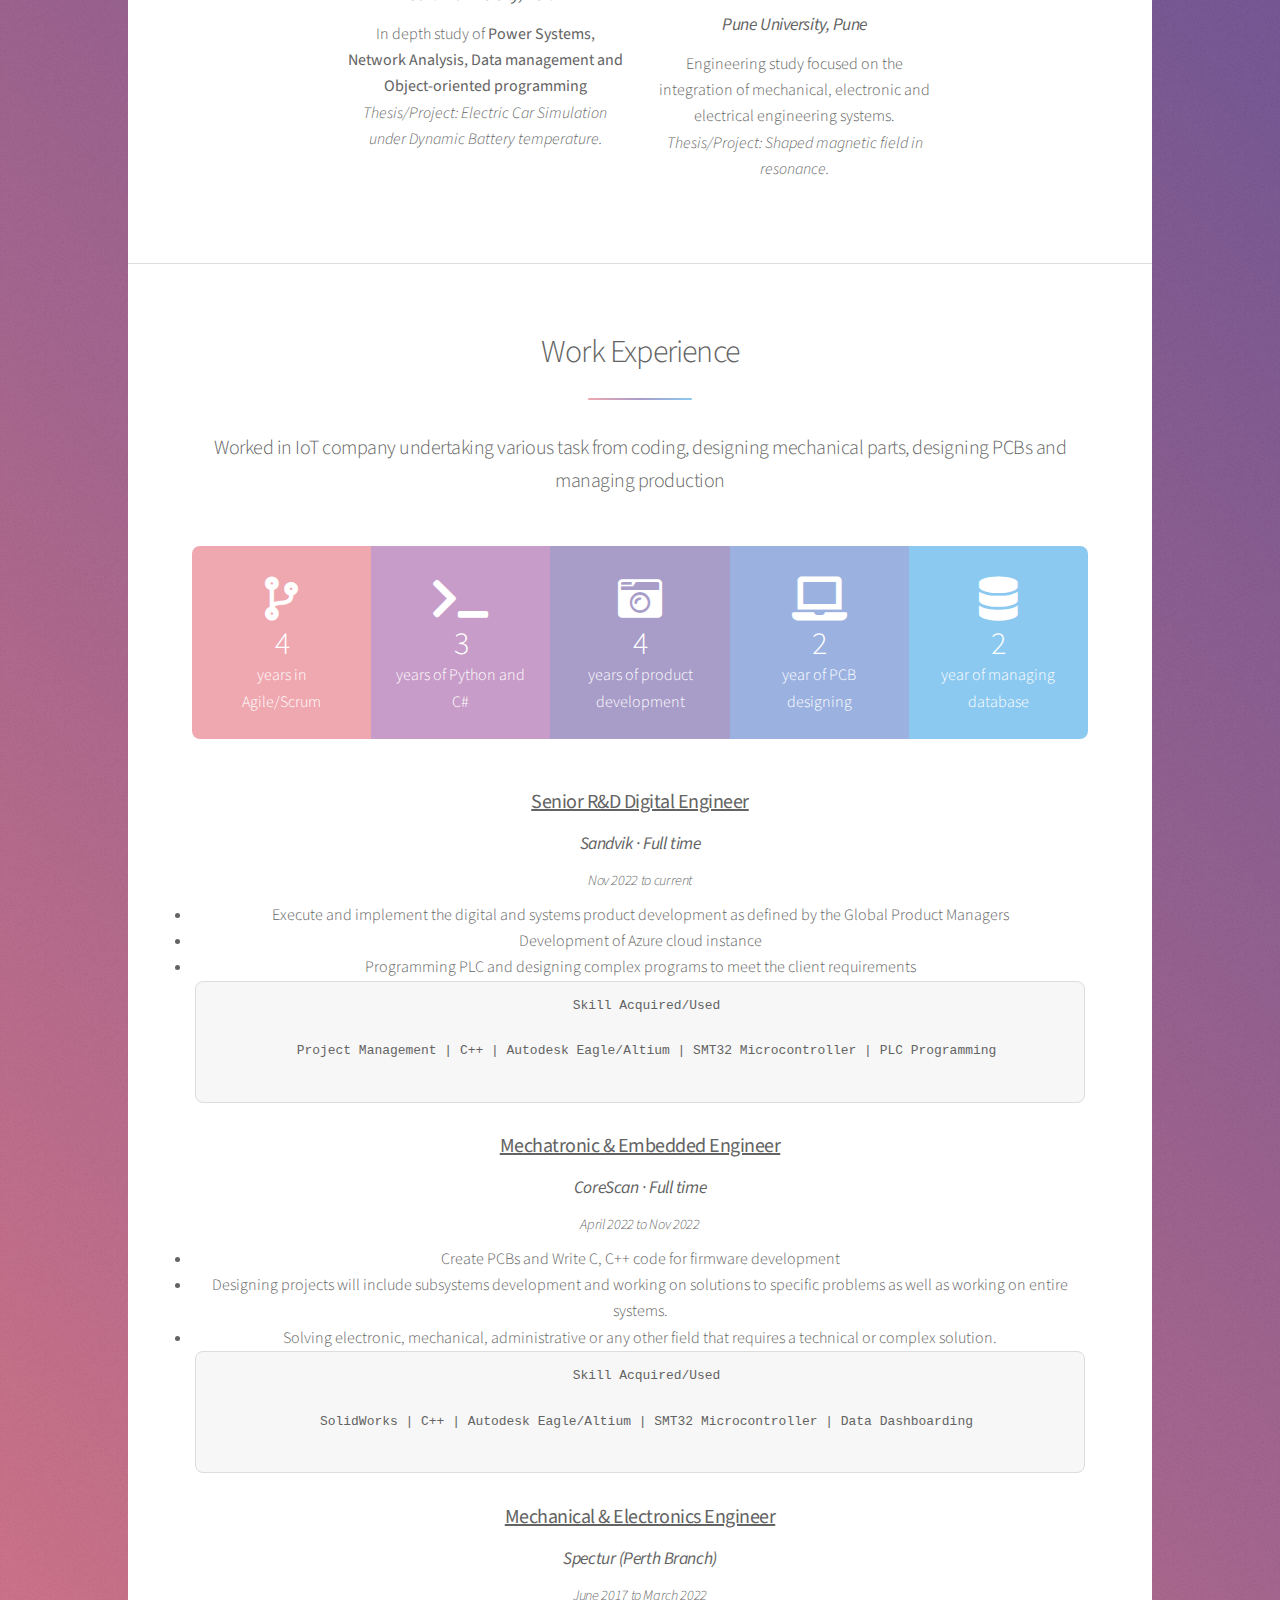
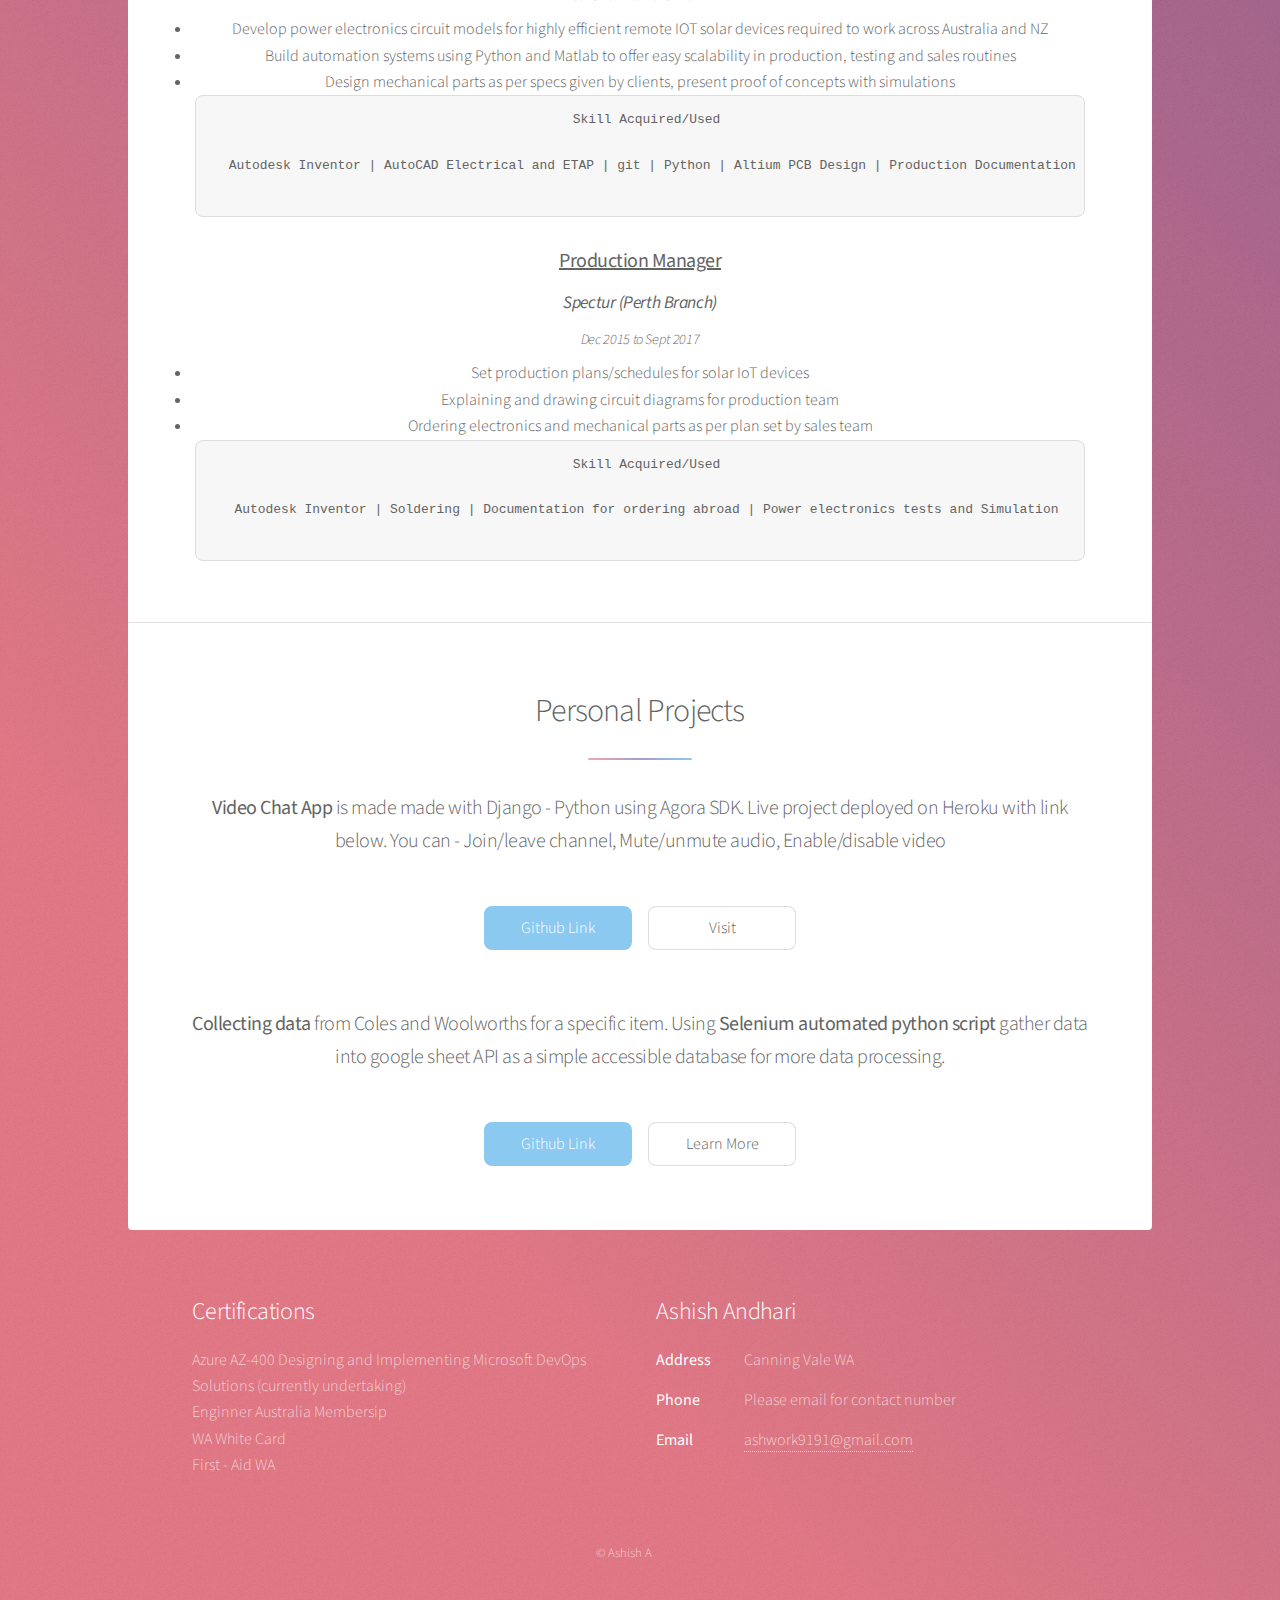
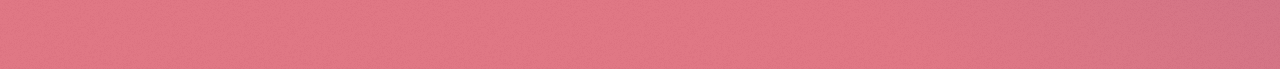
==== commit 598a7c65: "updated Nordic certs" ====
--- a/index.html
+++ b/index.html
@@ -20,7 +20,7 @@
 					<header id="header" class="alt">
 
 						<h1>Ashish Andhari</h1>
-						<p>Mechatronics Engineer and Python Developer<br />
+						<p>Mechatronics Engineer and Embedded Developer<br />
 						Passion for Sustainable Energy Future</p>
 						<ul class="icons">
 							<li><a href="https://au.linkedin.com/in/ashish-andhari-2a48bb35" class="icon brands alt fa-linkedin"><span class="label">Linkedin/span></a></li>
@@ -77,6 +77,8 @@
 <ul class="alt">
 	<li>Microsoft Azure – <strong> <a href="https://learn.microsoft.com/en-au/users/ashya-1557/transcript/vy01et9ngwerewl">Microsoft Certified: Azure AI Fundamentals </a></strong></li>
 	<li>Microsoft Azure – <strong> <a href="https://learn.microsoft.com/en-au/users/ashya-1557/transcript/vy01et9ngwerewl">Microsoft Certified: Azure Data Fundamentals </a></strong></li>
+	<li>Nordic Semiconductors – <strong> <a href="https://academy.nordicsemi.com/check-certificate/7019A8676BBB770-7019A8670F327FF-7019A866B2C2187/">Nordic Dev Certified: Nordic IoT Fundamentals </a></strong></li>
+	<li>Nordic Semiconductors – <strong> <a href="https://academy.nordicsemi.com/check-certificate/7019A8676BB931B-7019A866B3AED68-7019A866B2C2187/">Nordic Dev Certified: Nordic Connect SDK Fundamentals </a></strong></li>
 
 </ul>
 
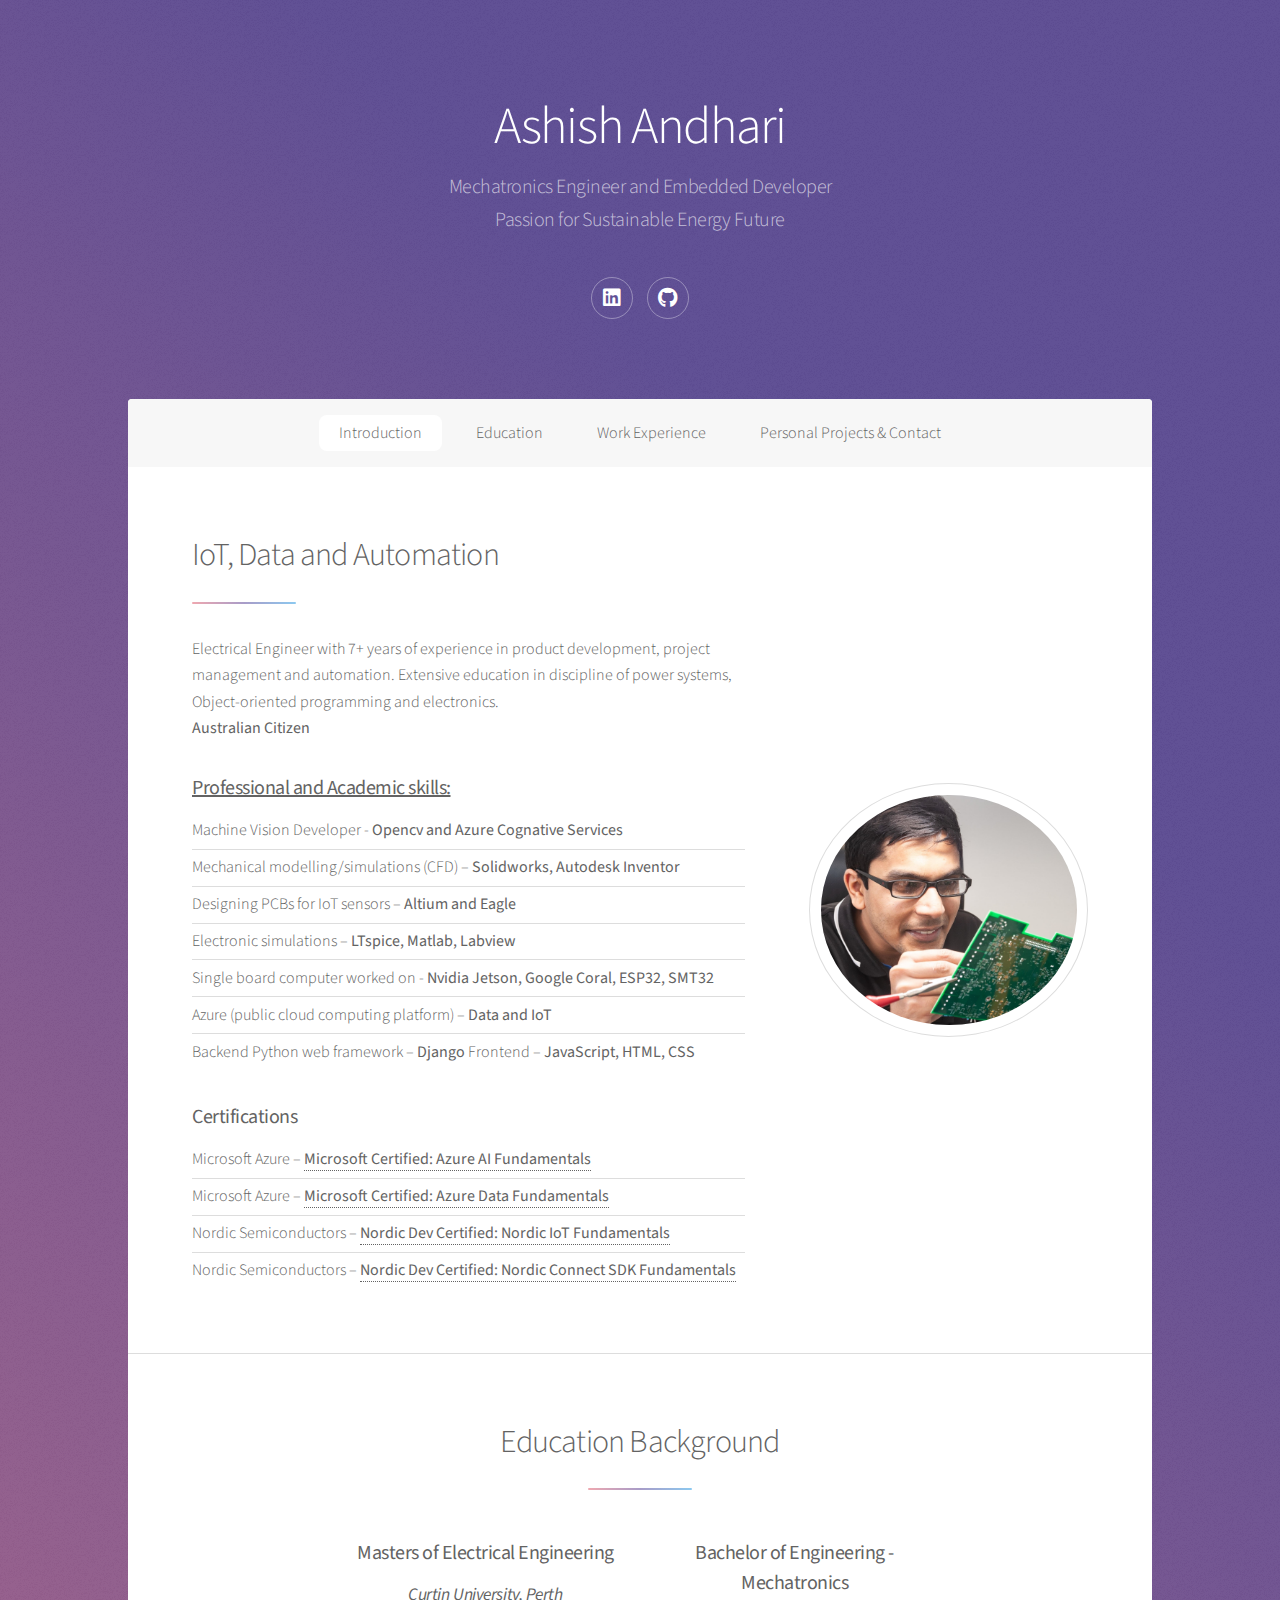
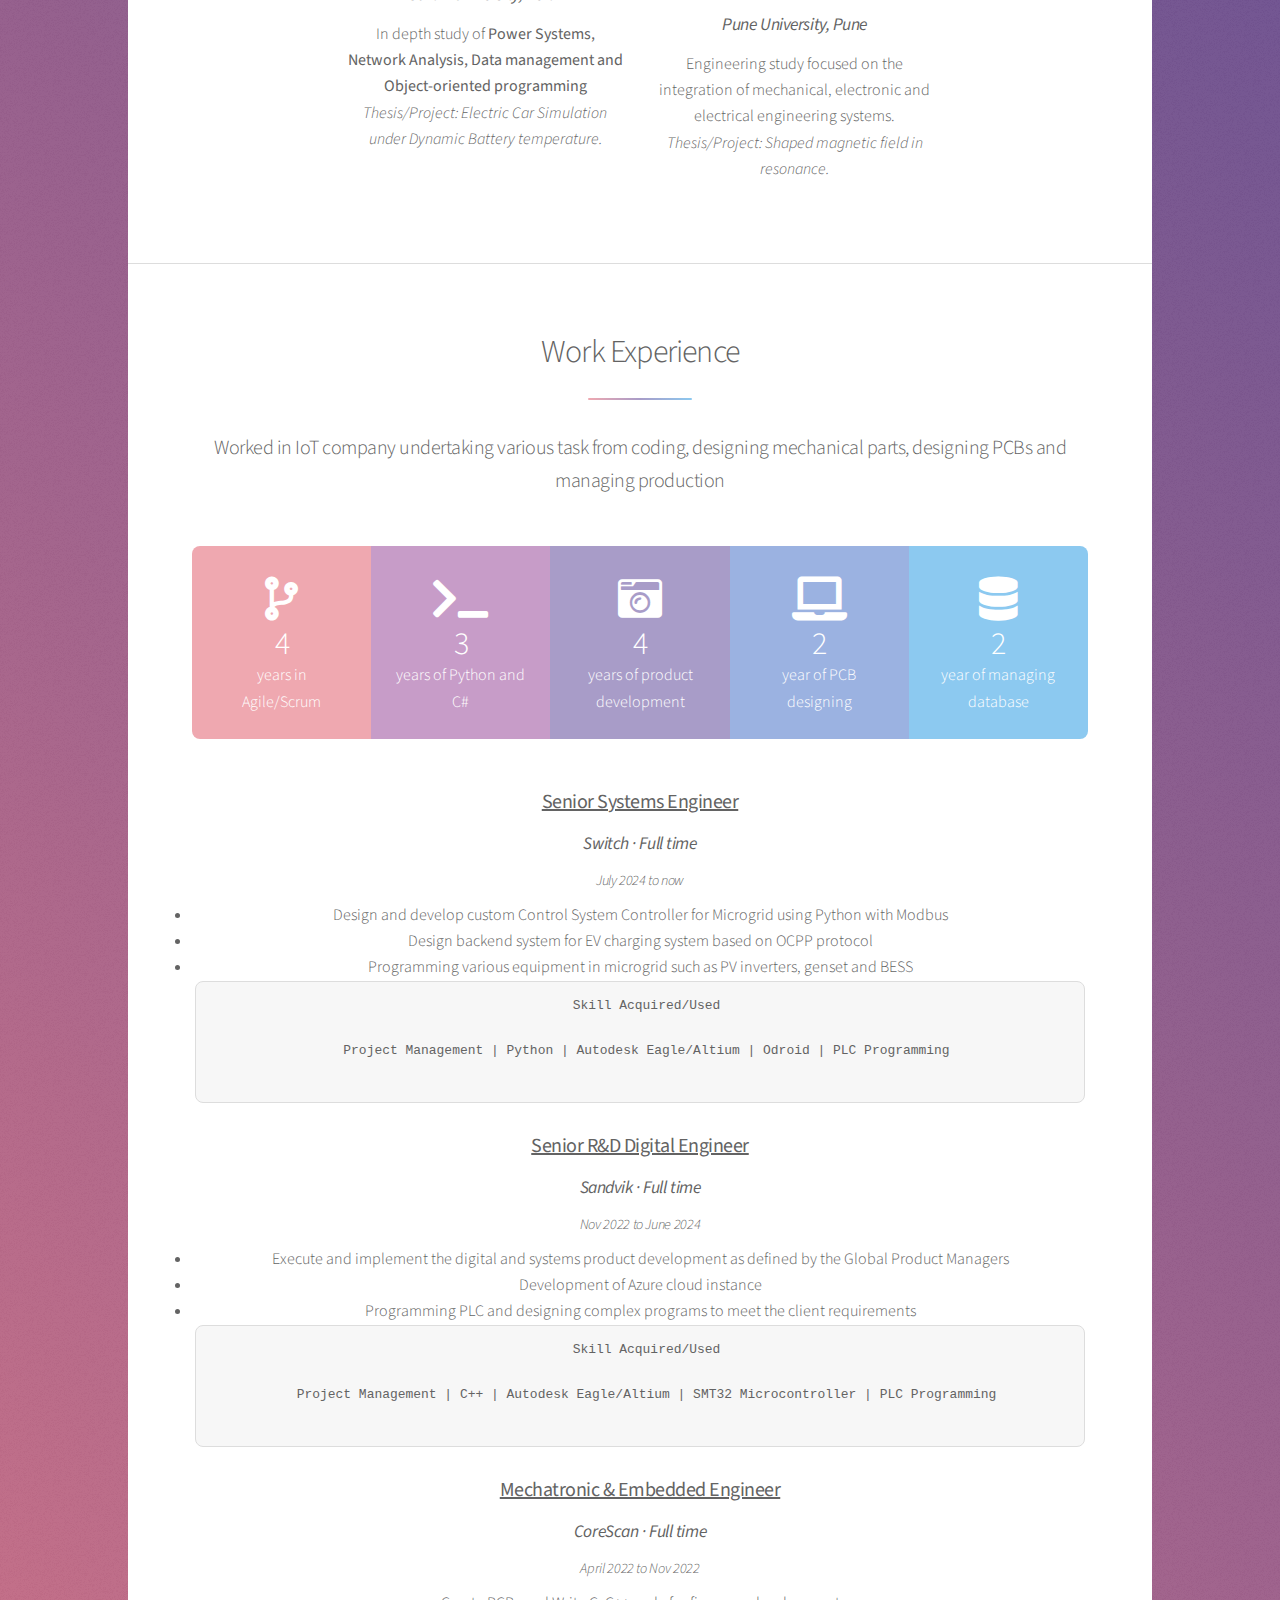
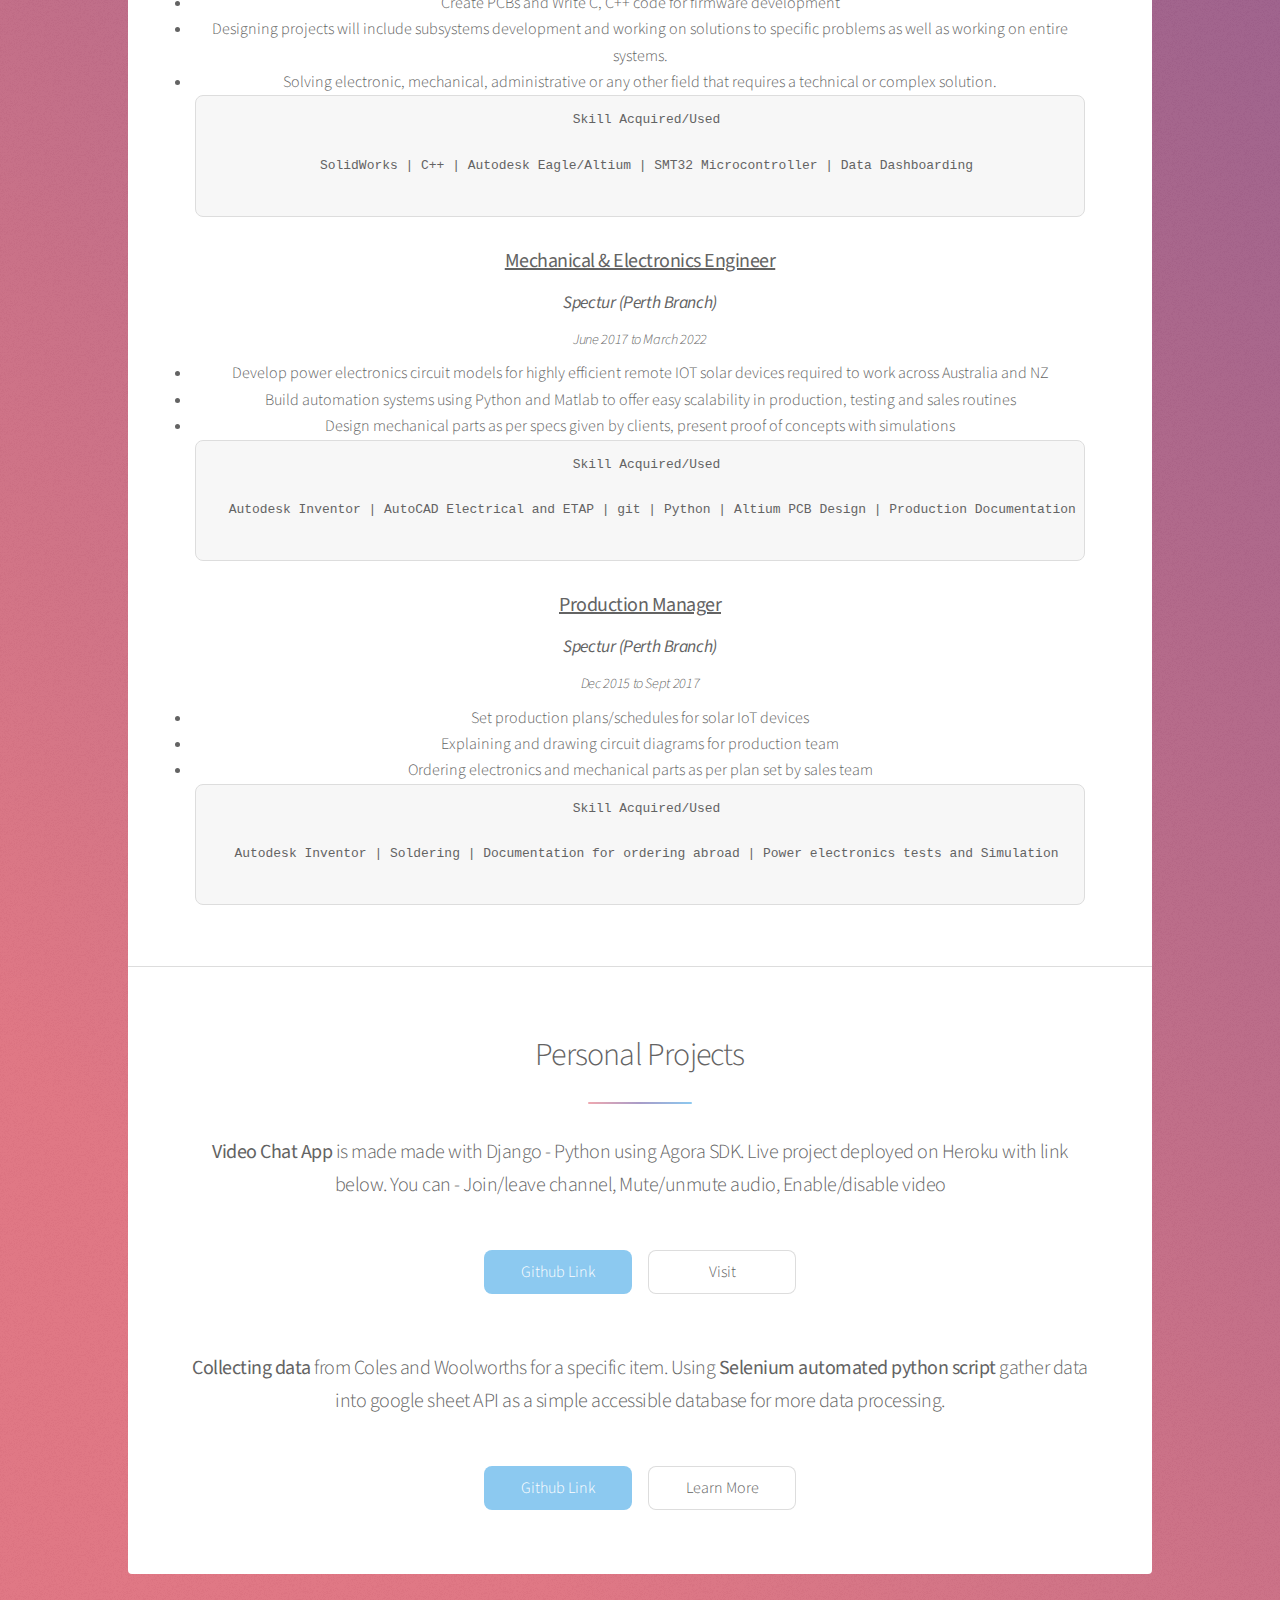
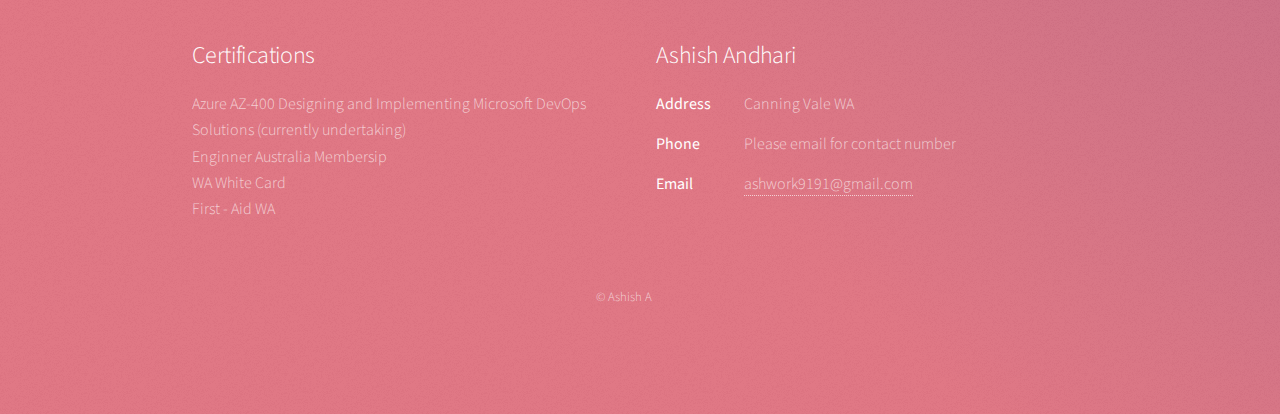
==== commit e865175f: "updated switch details" ====
--- a/index.html
+++ b/index.html
@@ -144,9 +144,18 @@
 										<strong>2</strong> year of managing database
 									</li>
 								</ul>
+								<h3><b><u>Senior Systems Engineer</u></b></h3>
+								<h4><b><em>Switch · Full time</em></b></h4>
+								<h5><em>July 2024  to  now</em></h5>
+								<li>Design and develop custom Control System Controller for Microgrid using Python with Modbus</li>
+									<li>Design backend system for EV charging system based on OCPP protocol</li>
+									<li>Programming various equipment in microgrid such as PV inverters, genset and BESS</li>
+
+								<pre><code><ul><b>Skill Acquired/Used<br>
+Project Management | Python | Autodesk Eagle/Altium | Odroid | PLC Programming</ul></b></code></pre>
 								<h3><b><u>Senior R&D Digital Engineer</u></b></h3>
 								<h4><b><em>Sandvik · Full time</em></b></h4>
-								<h5><em>Nov 2022  to  current</em></h5>
+								<h5><em>Nov 2022  to  June 2024</em></h5>
 								<li>Execute and implement the digital and systems product development
 as defined by the Global Product Managers</li>
 									<li>Development of Azure cloud instance</li>
